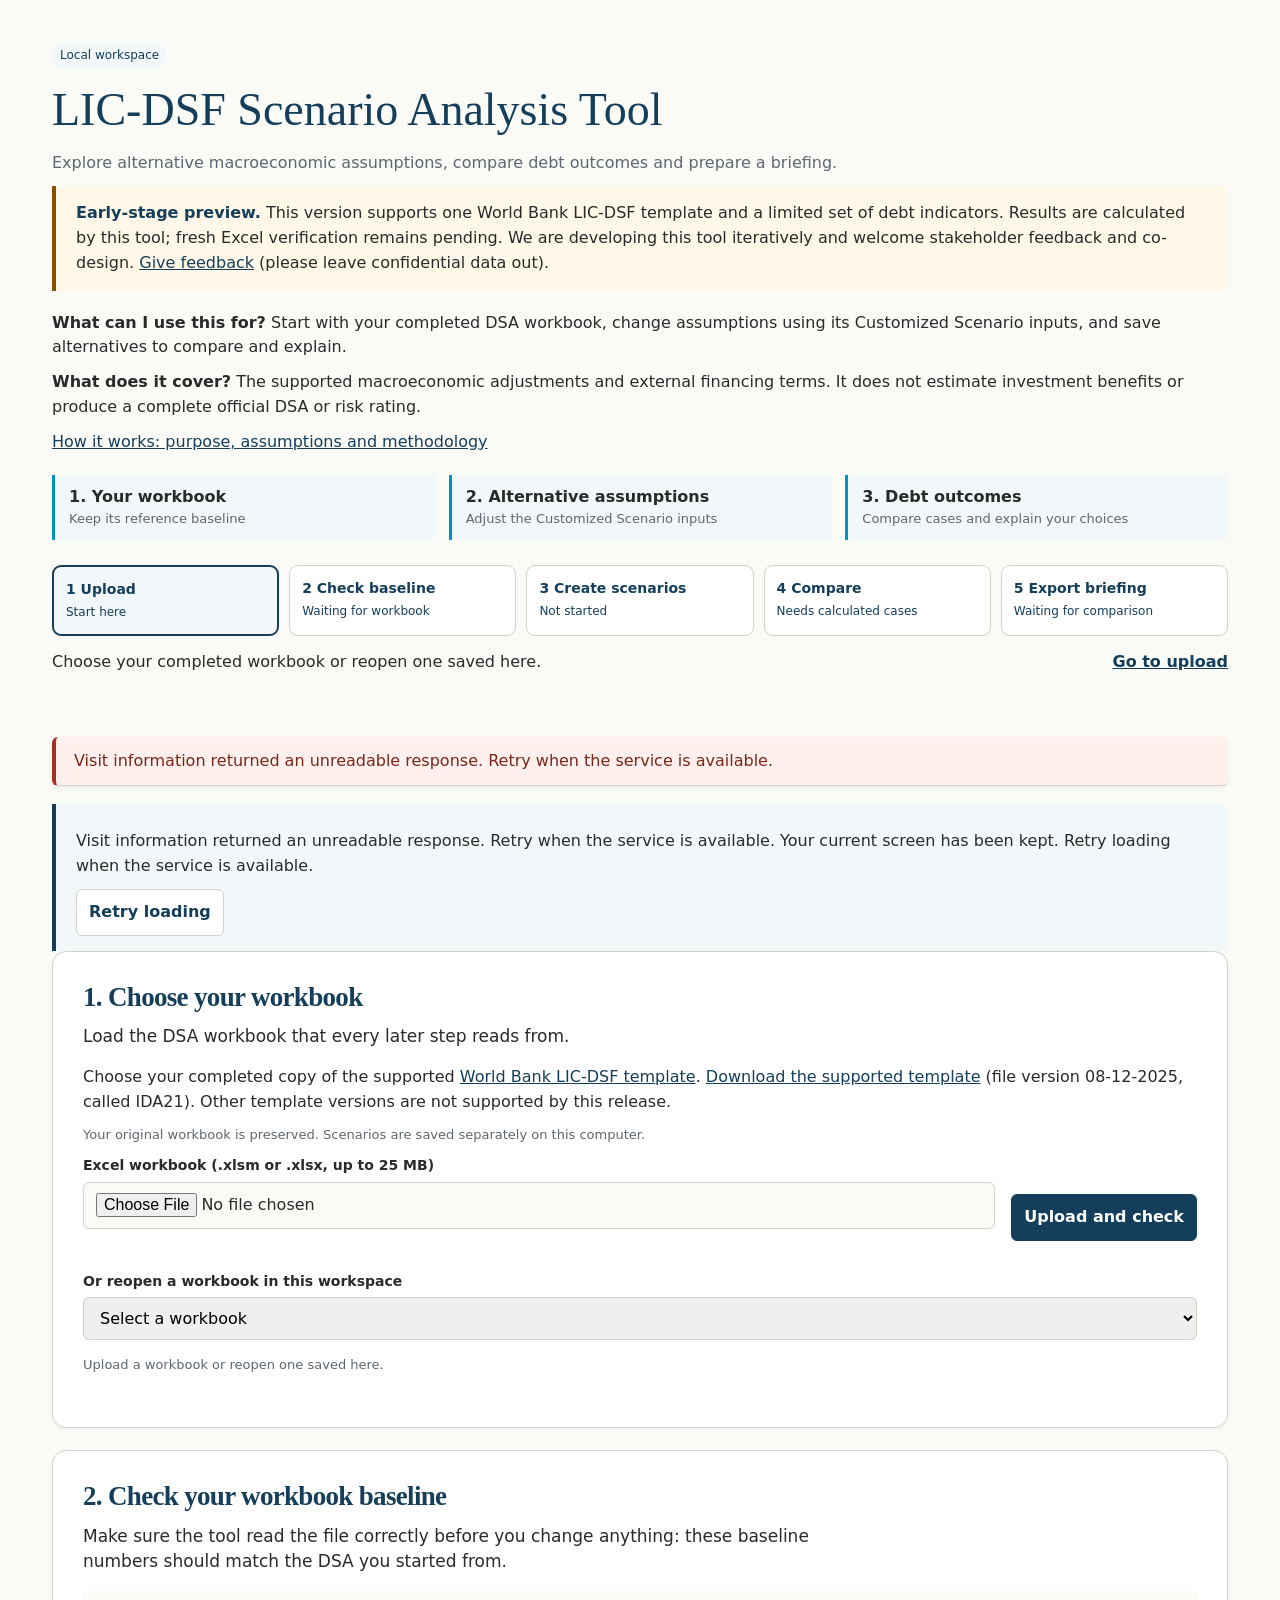
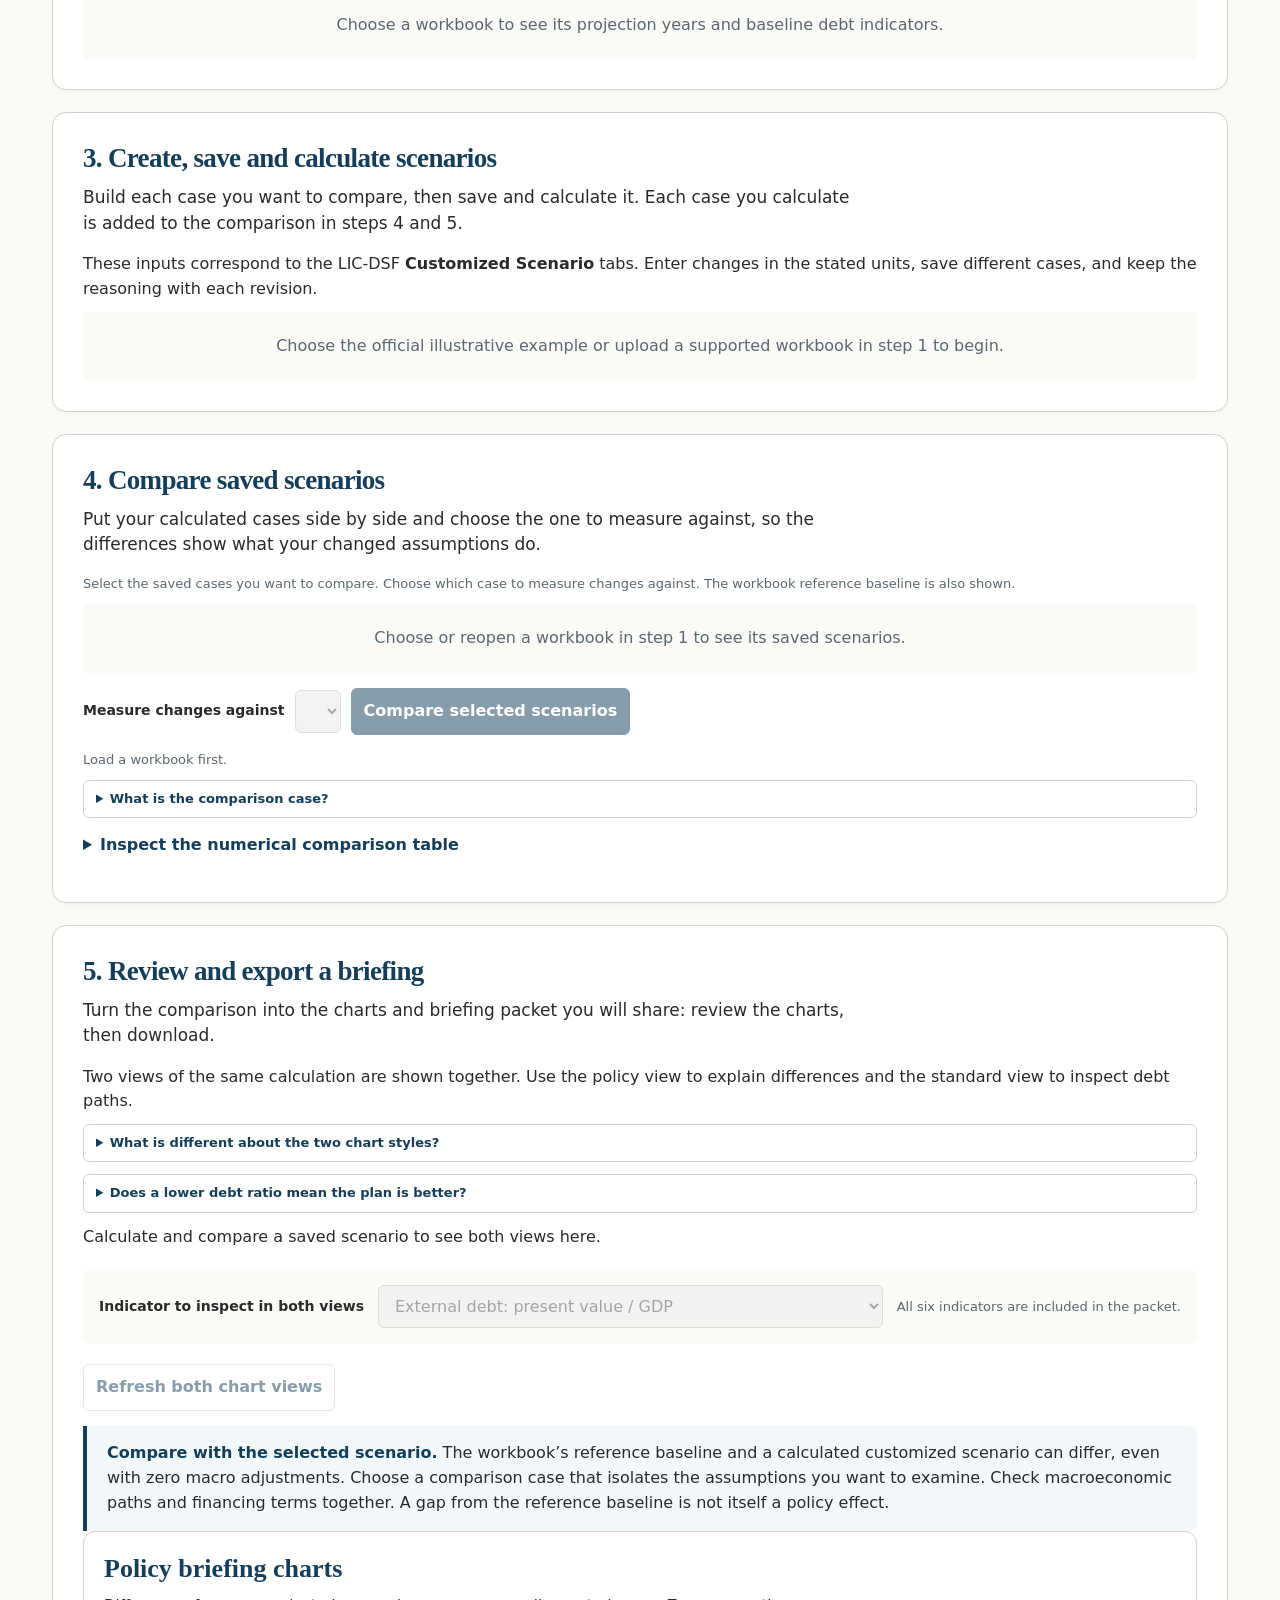
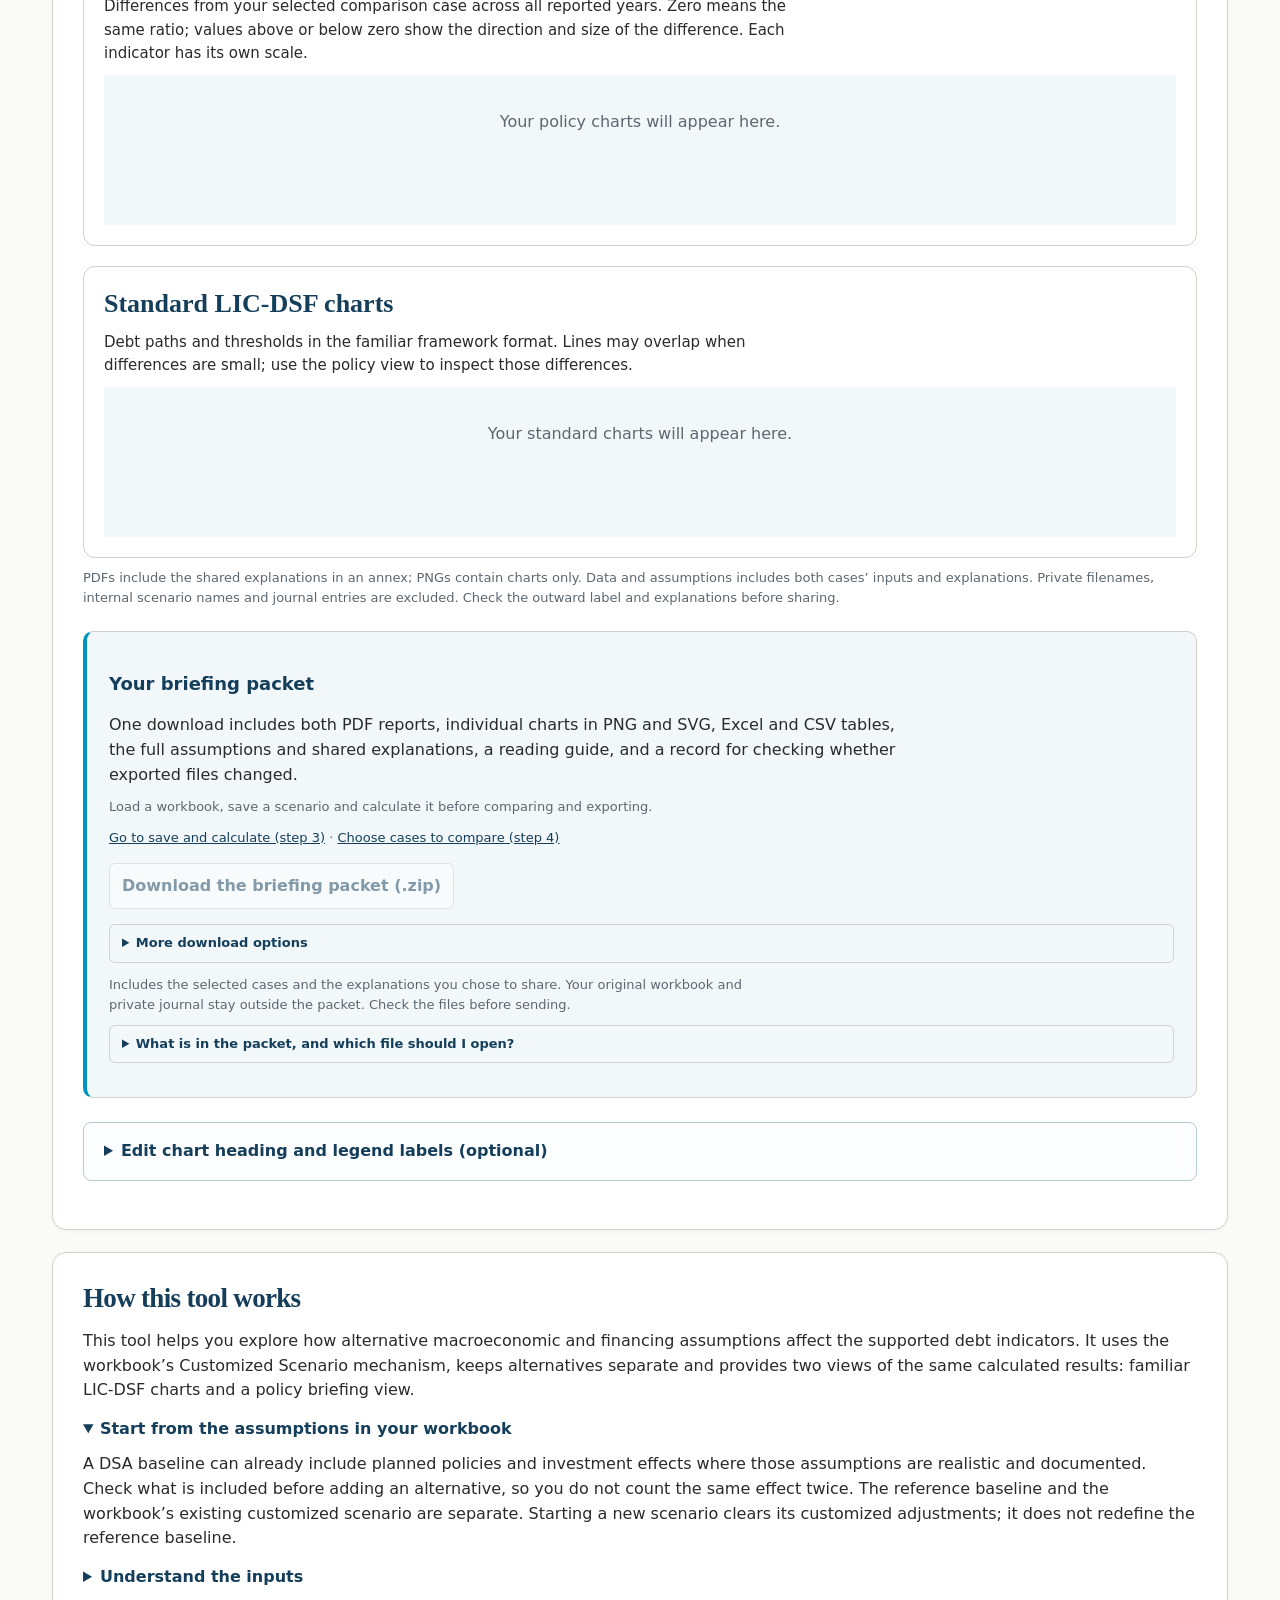
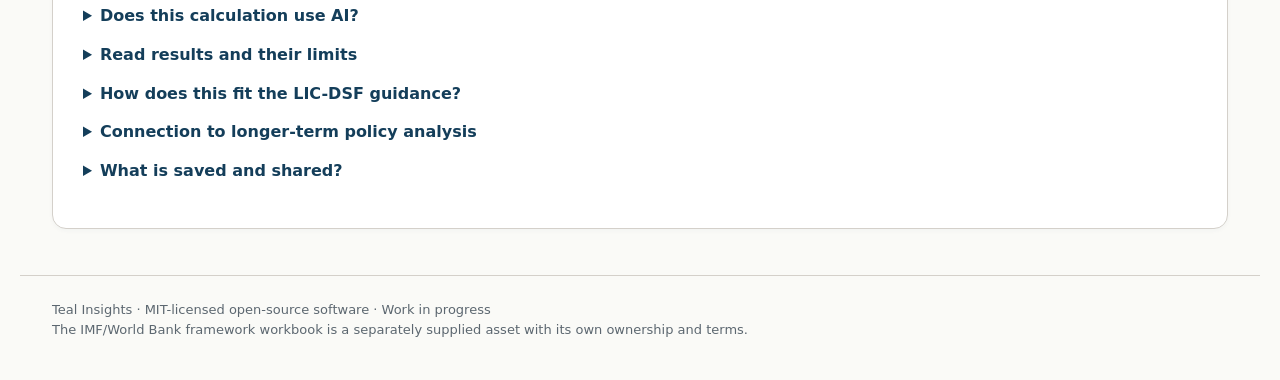
==== src/lic_dsf/web.html @ 06b77c73 "Step 3: teaching cases first; a 'What to look for' line for each case S12: the teaching-case box ope" ====
<!doctype html>
<html lang="en"><head><meta charset="utf-8"><meta name="viewport" content="width=device-width, initial-scale=1">
<title>LIC-DSF Scenario Analysis Tool</title>
<style>
@font-face{font-family:Inter;src:url('/fonts/Inter-Regular.otf') format('opentype');font-weight:400;font-display:swap}
@font-face{font-family:Inter;src:url('/fonts/Inter-SemiBold.otf') format('opentype');font-weight:600 900;font-display:swap}
@font-face{font-family:'IBM Plex Serif';src:url('/fonts/IBMPlexSerif-SemiBold.otf') format('opentype');font-weight:500 900;font-display:swap}

:root{--navy:#143e5a;--cyan:#0094bc;--ink:#2a2a2a;--muted:#5c6770;--line:#d4d0ca;--pale:#f2f8fa;--paper:#fafaf7}*{box-sizing:border-box}body{margin:0;background:var(--paper);color:var(--ink);font:16px/1.55 Inter,system-ui,sans-serif}button,input,select,textarea{font:inherit}button,input,select,textarea{border:1px solid var(--line);border-radius:6px;padding:10px 12px}button{cursor:pointer;background:white;color:var(--navy);font-weight:650}button.primary{background:var(--navy);border-color:var(--navy);color:white}button:hover{filter:brightness(.95)}button:disabled{opacity:.5;cursor:default}:focus-visible{outline:3px solid var(--cyan);outline-offset:3px}a{color:var(--navy)}header,main,footer{max-width:1240px;margin:auto;padding:24px 32px}header{padding-top:42px}h1,h2,h3{color:var(--navy);line-height:1.15}h1{font:500 clamp(30px,4vw,46px)/1.15 "IBM Plex Serif",Georgia,serif;margin:15px 0}h2{font-size:23px;margin:0 0 15px}h3{font-size:18px}p{margin:10px 0}.muted,.small{color:var(--muted)}.small{font-size:13px}.notice{border-left:4px solid var(--navy);background:var(--pale);padding:15px 20px}.notice strong{color:var(--navy)}.warning{background:#fff8e8;border-left-color:#895000}.error{background:#fff0ed;border-left-color:#a23121}.steps{display:flex;gap:8px;flex-wrap:wrap;margin:25px 0 0}.steps a{font-size:14px;text-decoration:none;padding:8px 14px;background:white;border:1px solid var(--line);border-radius:30px}.card{background:white;border:1px solid var(--line);border-radius:10px;padding:25px;margin-bottom:22px}.row{display:flex;align-items:end;flex-wrap:wrap;gap:16px}.row>*{flex:1;min-width:170px}.row>button{flex:0 0 auto}.field{display:flex;flex-direction:column;gap:5px;margin-bottom:12px}label{font-size:14px;font-weight:600}input[type=checkbox]{width:18px;height:18px;vertical-align:middle}input[type=file]{max-width:100%;background:var(--paper)}.badges{display:grid;grid-template-columns:repeat(3,minmax(0,1fr));gap:12px;margin-top:20px}.badge{padding:14px;background:var(--pale);border-radius:6px}.badge span{display:block;font-size:13px;color:var(--muted)}code{font-size:12px;overflow-wrap:anywhere}.scroll{overflow:auto;max-height:580px}table{border-collapse:collapse;width:100%;font-size:13px}th,td{text-align:right;padding:8px 10px;border-bottom:1px solid var(--line);white-space:nowrap}th:first-child,td:first-child{text-align:left}th{color:var(--navy);background:var(--pale);position:sticky;top:0;z-index:1}td input{width:94px;padding:6px}table .rowhead{position:sticky;left:0;background:white;min-width:225px;white-space:normal}th.rowhead{background:var(--pale);z-index:2}.case{display:flex;gap:12px;align-items:center;padding:12px 0;border-bottom:1px solid var(--line)}.case label{flex:1}.case button{padding:6px 12px}.case .meta{display:block;font-size:12px;font-weight:400;color:var(--muted)}#status{position:sticky;top:0;z-index:4;max-width:1176px;margin:0 auto 18px;padding:12px 18px;border-radius:6px;background:var(--pale);border-bottom:1px solid var(--line);box-shadow:0 2px 6px rgba(0,0,0,.06)}#status.error{background:#fff0ed;border-left:4px solid #a23121;color:#782718}#status:empty{display:none}.hidden{display:none!important}.pill{font-size:12px;padding:4px 8px;border-radius:20px;background:var(--pale);color:var(--navy)}.chart{width:100%;display:block;background:white}details{margin:14px 0}summary{cursor:pointer;color:var(--navy);font-weight:600}textarea{min-height:100px;resize:vertical;width:100%}footer{font-size:13px;color:var(--muted);border-top:1px solid var(--line);padding-bottom:40px}.empty{padding:22px;background:var(--paper);color:var(--muted);text-align:center}.toolbar{display:flex;gap:10px;align-items:center;flex-wrap:wrap;margin:15px 0}.toolbar>*{max-width:100%}@media(max-width:700px){header,main,footer{padding:20px 16px}.card{padding:18px}.badges{grid-template-columns:1fr}.steps{gap:5px}.steps a{padding:6px 9px}.row>*{min-width:140px}.scroll{max-height:430px}}
.purpose{margin:20px 0}.illustrative{padding:16px 20px;background:var(--pale);border-left:4px solid var(--cyan);border-radius:6px}.card{scroll-margin-top:110px}.card h2:focus{outline:none}#identity details{font-size:13px}#baselineTable caption{text-align:left;font-weight:650;margin:12px 0}#baselineTable td:first-child{white-space:normal;min-width:210px}#buildOwnTitle{margin:26px 0 4px}
:root{--up:#176248;--up-bg:#e9f5ee;--down:#a33332;--down-bg:#fff0ee;--zero:#59646b;--zero-bg:#f0f2f3}
.steps{display:grid;grid-template-columns:repeat(5,1fr);gap:10px}.steps a{border-radius:9px;display:flex;flex-direction:column;gap:3px;padding:12px;font-weight:650}.steps small{font-size:12px;font-weight:450}.steps a[data-state="done"]{border-color:var(--up);background:var(--up-bg)}.steps a[aria-current="step"]{border:2px solid var(--navy);background:var(--pale)}.workflow-next{display:flex;justify-content:space-between;align-items:center;gap:20px;padding:14px 0}.workflow-next p{margin:0}.workflow-next a{white-space:nowrap;font-weight:650}.mini-flow{display:grid;grid-template-columns:repeat(3,1fr);gap:14px;margin:18px 0}.mini-flow>div{border-left:3px solid var(--cyan);padding:10px 14px;background:var(--pale)}.mini-flow strong,.mini-flow span{display:block}.mini-flow span{font-size:13px;color:var(--muted)}
.help{margin:5px 0 12px;border:1px solid var(--line);border-radius:6px;padding:8px 12px;font-size:14px}.help summary{font-size:13px}.help[open]{background:var(--pale)}.help p{margin:8px 0}.input-workbench{border:1px solid #b6ccd4;border-radius:8px;padding:20px;margin:20px 0}.input-workbench h3{margin:0 0 12px}.input-workbench .input-chooser{max-width:100%;width:100%;min-width:0}.period-row{display:grid;grid-template-columns:1fr 1fr 1.25fr auto;gap:12px;align-items:start}.period-row .field{min-width:0}.period-row button{margin-top:27px;margin-bottom:0}.legend{display:flex;gap:12px;flex-wrap:wrap;font-size:13px;margin:12px 0}.direction{display:inline-block;padding:3px 7px;border-radius:4px;font-size:12px;font-weight:650}.dir-up{color:var(--up);background:var(--up-bg)}.dir-down{color:var(--down);background:var(--down-bg)}.dir-zero{color:var(--zero);background:var(--zero-bg)}.dir-empty{color:#805000;background:#fff3d6}.annual-path{display:grid;grid-template-columns:repeat(7,minmax(0,1fr));gap:8px;margin:12px 0}.year-box{min-width:0;border:1px solid var(--line);border-radius:6px;padding:8px}.year-box label{display:block;font-size:12px}.year-box input{width:100%;min-width:0;padding:6px;background:white;border:1px solid currentColor}.year-box .direction{display:block;padding:2px 0;font-size:12px}.year-box .revision-change{font-size:11px;display:block;color:#734b00}.revision-change:not(:empty){border-bottom:2px solid #b97a00}.grid-cell input{background:white;width:110px}.grid-cell .direction{display:block;margin-top:3px;min-width:110px}.grid-cell[data-edited="true"]{box-shadow:inset 0 -3px #b97a00}.grid-row-summary{font-size:12px;color:var(--muted);display:block}.input-summary{background:var(--pale);padding:14px;border-radius:6px;margin:15px 0}.input-summary ul{padding-left:20px;margin:5px 0}.input-summary button{font-size:13px;padding:4px 8px}.equation{display:flex;align-items:center;gap:14px;flex-wrap:wrap;background:var(--pale);padding:14px;border-radius:6px;margin:12px 0}.equation strong{display:block;font-size:24px;color:var(--navy)}.equation small{display:block}.case .case-state{display:inline-block;font-size:12px;padding:2px 7px;background:var(--pale);border-radius:4px}.chart-pair{display:grid;grid-template-columns:1fr 1fr;gap:20px}.chart-panel{border:1px solid var(--line);border-radius:8px;padding:16px;min-width:0}.chart-panel h3{margin-top:0}.chart-panel .chart{cursor:zoom-in}.chart-panel p{font-size:13px}.chart-pair.expanded{grid-template-columns:1fr}.chart-pair.expanded .chart-panel{max-width:100%}.chart-placeholder{padding:35px 16px;text-align:center;background:var(--pale);color:var(--muted);min-height:150px}.chart-placeholder.hidden{display:none}.comparison-detail{margin-top:15px}.review-state{padding:12px;background:var(--pale);margin:12px 0}.save-bar{border-top:1px solid var(--line);position:sticky;bottom:0;z-index:3;background:white;margin:15px -30px 0;padding:12px 30px;box-shadow:0 -8px 12px -10px #143e5a40}.save-bar.toolbar [data-hint]::after{top:auto;bottom:calc(100% + 6px)}@media(max-width:700px){.save-bar{margin:15px -18px 0;padding:10px 18px}}@media(max-height:520px){.save-bar{position:static;box-shadow:none}}.teach-steps{margin:10px 0;padding-left:22px}.teach-steps li{margin:4px 0}.sr-only{position:absolute;width:1px;height:1px;overflow:hidden;clip-path:inset(50%)}#preparedPacketSave{font-weight:600}[data-hint]{position:relative}[data-hint]:hover::after,[data-hint]:focus-visible::after{content:attr(data-hint);position:absolute;left:0;top:calc(100% + 6px);z-index:30;width:max-content;max-width:min(320px,calc(100vw - 32px));padding:8px 10px;border-radius:6px;background:var(--navy);color:white;font:400 13px/1.4 Inter,system-ui,sans-serif;text-align:left;white-space:normal;pointer-events:none}#loadBuiltinInvestment[data-hint]::after{left:auto;right:0}.case button[data-hint]::after,#downloadScenarioFile[data-hint]::after,#usePreset[data-hint]::after,#applyPeriod[data-hint]::after{left:auto;right:0}.steps a[data-hint]::after{right:0;width:auto}@media(min-width:601px){#nextStepLink[data-hint]::after{left:auto;right:0}}.step-purpose{margin:-4px 0 16px;font-size:17px;line-height:1.5;max-width:72ch}@media(hover:none){[data-hint]::after{display:none!important}}
.label-panel{border:1px solid #b6ccd4;border-radius:8px;padding:16px 20px;margin:0 0 18px;background:#fbfdfe}.label-panel h3{margin:0 0 6px}.label-panel .field{margin-bottom:10px}.counter{font-size:12px;color:var(--muted);text-align:right;display:block;min-height:16px}.counter.at-limit{color:var(--down);font-weight:650}.legend-fields{display:grid;grid-template-columns:repeat(auto-fit,minmax(260px,1fr));gap:8px 18px;margin:6px 0 4px}.legend-fields .field{margin:0}.legend-fields p{grid-column:1/-1}#singleCaseHint{background:#fff8e8;border-left:4px solid #895000;padding:10px 14px;border-radius:6px}#takeaways{margin:12px 0}#takeaways ul{margin:6px 0;padding-left:20px}#takeaways li{margin:3px 0;font-size:14px}
@media(max-width:900px){.steps{grid-template-columns:repeat(3,1fr)}.chart-pair{grid-template-columns:1fr}.period-row{grid-template-columns:1fr 1fr}.annual-path{grid-template-columns:repeat(4,minmax(0,1fr))}}
@media(max-width:600px){.steps{grid-template-columns:1fr 1fr}.mini-flow{grid-template-columns:1fr}.workflow-next{align-items:start;flex-direction:column;gap:8px}.input-workbench{padding:12px}.period-row{grid-template-columns:1fr 1fr}.annual-path{grid-template-columns:repeat(3,minmax(0,1fr))}.grid-cell input{width:90px}.grid-cell .direction{min-width:90px}table .rowhead{min-width:160px;max-width:160px}.chart-panel{padding:10px}}

h2{font-family:'IBM Plex Serif',Georgia,serif;font-weight:600;font-size:27px;letter-spacing:-.025em}h3{font-weight:650;line-height:1.3}.card{padding:30px;border-radius:14px;box-shadow:0 2px 4px #143e5a08}.chart-panel{padding:20px!important;border-radius:12px!important}.chart-panel>h3{font-family:'IBM Plex Serif',Georgia,serif;font-size:26px;margin:0 0 10px}.chart-panel>p{max-width:75ch;font-size:15px}.export-packet{background:var(--pale);border:1px solid var(--line);border-left:4px solid var(--cyan);border-radius:10px;padding:22px;margin:22px 0}.export-packet p{max-width:78ch}.chart-picker{background:var(--paper);padding:16px;border-radius:8px;margin:20px 0;display:flex;gap:14px;align-items:center;flex-wrap:wrap}.chart-picker select{max-width:100%;flex:1}.small{line-height:1.55}.notice{border-radius:0 8px 8px 0}.label-panel{margin-top:24px}.chart-pair.expanded .chart{max-width:1100px;margin:auto}@media(max-width:600px){.card{padding:18px}.chart-panel{padding:8px!important}h2{font-size:24px}}

#comparisonTable{scroll-margin-top:115px;overscroll-behavior:auto;max-height:none}#comparisonTable:focus-visible{outline:3px solid var(--cyan);outline-offset:3px}@media(max-width:1799px){.chart-pair{grid-template-columns:1fr}#expandCharts{display:none}}
@media(min-width:1800px){header,main,footer{max-width:1840px}}
.teaching-next{display:flex;justify-content:space-between;align-items:center;gap:12px 20px;flex-wrap:wrap;margin:18px 0}.teaching-next p{margin:0;font-weight:600;max-width:75ch}.teaching-next p:focus{outline:none}#teachingNext,.chart-panel{scroll-margin-top:110px}.chart-panel>h3:focus{outline:none}.label-panel>summary{font-weight:650}.label-panel[open]>summary{margin-bottom:10px}
</style></head><body>
<header><div class="pill" style="display:inline-block">Local workspace</div><h1 id="title">LIC-DSF Scenario Analysis Tool</h1>
<p class="muted">Explore alternative macroeconomic assumptions, compare debt outcomes and prepare a briefing.</p>
<div class="notice warning"><strong>Early-stage preview.</strong> This version supports one World Bank LIC-DSF template and a limited set of debt indicators. Results are calculated by this tool; fresh Excel verification remains pending. We are developing this tool iteratively and welcome stakeholder feedback and co-design. <a href="mailto:lte@tealinsights.com?subject=LIC-DSF%20Scenario%20Tool%20preview%20feedback">Give feedback</a> (please leave confidential data out).</div><div class="purpose"><p><strong>What can I use this for?</strong> Start with your completed DSA workbook, change assumptions using its Customized Scenario inputs, and save alternatives to compare and explain.</p><p><strong>What does it cover?</strong> The supported macroeconomic adjustments and external financing terms. It does not estimate investment benefits or produce a complete official DSA or risk rating.</p><a href="#methodology">How it works: purpose, assumptions and methodology</a></div>
<p id="editionNote" class="notice hidden"></p>
<div class="mini-flow" aria-label="How assumptions become a briefing"><div><strong>1. Your workbook</strong><span>Keep its reference baseline</span></div><div><strong>2. Alternative assumptions</strong><span>Adjust the Customized Scenario inputs</span></div><div><strong>3. Debt outcomes</strong><span>Compare cases and explain your choices</span></div></div><nav class="steps" aria-label="Analysis steps"><a id="step1" href="#upload" data-hint="Start here: load the workbook that every later step reads from."><span>1 Upload</span><small>Start here</small></a><a id="step2" href="#baseline" data-hint="Check the starting debt ratios the tool read from the file, before you change anything."><span>2 Check baseline</span><small>Waiting for workbook</small></a><a id="step3" href="#scenario" data-hint="Build your alternative cases: change assumptions, save each case, then calculate it."><span>3 Create scenarios</span><small>Not started</small></a><a id="step4" href="#compare" data-hint="Pick calculated cases to compare and the case that differences are measured against."><span>4 Compare</span><small>Needs calculated cases</small></a><a id="step5" href="#briefing" data-hint="Check both chart views, adjust chart labels, then download the briefing packet."><span>5 Export briefing</span><small>Needs comparison</small></a></nav><div class="workflow-next" aria-live="polite"><p id="nextStepText">Start by uploading your workbook or trying the illustrative example.</p><a id="nextStepLink" href="#upload" data-hint="Jumps to the step to do next. The sentence beside this link says what to do there.">Go to upload</a></div></header>
<main><div id="status" role="status" aria-live="polite"></div>
<div id="workspaceRecovery" class="notice hidden" role="status" aria-live="polite"><p id="workspaceRecoveryText"></p><button id="retryWorkspaceLoad" type="button">Retry loading</button><a id="visitRecoveryEntry" class="hidden" href="/">Return to entry</a></div>
<section id="upload" class="card"><h2>1. Choose your workbook</h2><p class="step-purpose">Load the DSA workbook that every later step reads from.</p><p>Choose your completed copy of the supported <a href="https://thedocs.worldbank.org/en/doc/f0ade6bcf85b6f98dbeb2c39a2b7770c-0360012025/new-lic-dsf-template" target="_blank" rel="noopener noreferrer" data-hint="Opens the World Bank page for the LIC-DSF template (IDA21, 08-12-2025) in a new tab.">World Bank LIC-DSF template</a>. <a href="https://thedocs.worldbank.org/en/doc/f0ade6bcf85b6f98dbeb2c39a2b7770c-0360012025/original/LIC-DSF-IDA21-Template-08-12-2025-vf.xlsm">Download the supported template</a> (file version 08-12-2025, called IDA21). Other template versions are not supported by this release.</p><p class="small">Your original workbook is preserved. Scenarios are saved separately on this computer.</p>
<div class="row"><div class="field"><label for="file">Excel workbook (.xlsm or .xlsx, up to 25 MB)</label><input id="file" type="file" accept=".xlsm,.xlsx"></div><button id="uploadButton" class="primary">Upload and check</button></div>
<div class="toolbar"><button id="exampleButton" class="hidden" data-hint="Opens the Macronia example. Next: look over its baseline in step 2, then load a teaching case in step 3.">Try the official illustrative example</button><span id="exampleDisclosure" class="small hidden">Illustrative IMF and World Bank LIC-DSF template data for Macronia, which represents no actual country.</span></div><p id="exampleDownloadHelp" class="small hidden">First use downloads the official example from the World Bank. After loading it, this copy works offline. No workbook is uploaded to us. If the download fails, check your internet connection and try again, or choose a separately downloaded official workbook.</p>
<div class="field"><label for="workbookSelect" data-hint="Switch to a workbook loaded here before. Its saved scenarios come back with it.">Or reopen a workbook in this workspace</label><select id="workbookSelect" aria-describedby="workspaceHint"><option value="">Select a workbook</option></select><p id="workspaceHint" class="small" role="status">Upload a workbook or reopen one saved here.</p></div>
<div id="intakeErrors" class="hidden notice error"></div></section>
<section id="baseline" class="card"><h2 tabindex="-1">2. Check your workbook baseline</h2><p class="step-purpose">Make sure the tool read the file correctly before you change anything: these baseline numbers should match the DSA you started from.</p><div id="baselineEmpty" class="empty">Choose a workbook to see its projection years and baseline debt indicators.</div><div id="baselineContent" class="hidden"><div id="identity"></div><p>The table shows the baseline values from your workbook. Check that its years and values are the ones you intended to use.</p><details class="help"><summary>What do PV, PPG and percentage points mean?</summary><p><strong>PV</strong> means present value: future debt payments expressed in today’s value using the framework discounting assumptions. <strong>PPG</strong> means public and publicly guaranteed debt. <strong>pp</strong> means percentage points: 30.00% to 29.84% is a fall of 0.16 percentage points. The ratio’s denominator is shown beside each indicator.</p></details><div id="baselineTable"></div><details><summary>About this file and the checks</summary><p><strong>File fingerprint:</strong> a unique reference for this exact workbook. The tool uses it to keep scenarios with the correct file. It does not show whether the assumptions or calculations are correct.</p><p><strong>Workbook checks:</strong> the expected sheets, input labels and layout were found. That does not certify every formula change.</p><p><strong>Calculation checks:</strong> when you calculate a scenario, the tool checks selected supplied values against those saved in the workbook. A fresh calculation in Microsoft Excel is a separate check and remains pending.</p></details><div class="review-state"><label data-hint="Optional. Tick when the numbers look right: it marks step 2 done and changes no numbers."><input type="checkbox" id="baselineReviewed"> I have checked the projection years and baseline values</label><p class="small">This records your review for this visit. It is separate from calculation or Excel verification.</p></div><a href="#scenario" data-hint="Moves on to step 3, where you build, save and calculate the cases to compare.">Continue to create a scenario</a></div></section>
<section id="scenario" class="card"><h2>3. Create, save and calculate scenarios</h2><p class="step-purpose">Build each case you want to compare, then save and calculate it. Each case you calculate is added to the comparison in steps 4 and 5.</p><p>These inputs correspond to the LIC-DSF <strong>Customized Scenario</strong> tabs. Enter changes in the stated units, save different cases, and keep the reasoning with each revision.</p><div id="editorEmpty" class="empty">Choose the official illustrative example or upload a supported workbook in step 1 to begin.</div><div id="editor" class="hidden">
<section id="builtinInvestment" class="illustrative hidden" aria-labelledby="builtinInvestmentTitle"><h3 id="builtinInvestmentTitle">Try an illustrative investment</h3><p><strong>A teaching example, not real investment modeling.</strong> Explore upfront costs, assumed later benefits and financing costs with the official illustrative workbook. These assumptions are not forecasts, estimated returns or a promise of large investment returns.</p><ol class="teach-steps" aria-label="Teaching case steps"><li>Choose <strong>1. No investment</strong> below and click <strong>Load illustrative case</strong>.</li><li>Click <strong>Save scenario</strong> (bar at the bottom of step 3).</li><li>Click <strong>Calculate and show results</strong>. The case is added to the comparison and the page moves to the charts in step 5.</li><li>Come back here and repeat 1 to 3 for cases 2 and 3.</li><li>Step 5 then compares both investment cases with No investment. You only need step 4 to change which cases are compared.</li></ol><div class="row"><div class="field"><label for="builtinInvestmentCase" data-hint="Pick a ready-made case. Start with No investment so later cases have a matching comparison.">Prepared teaching case</label><select id="builtinInvestmentCase" aria-describedby="builtinInvestmentDescription builtinInvestmentLook"></select></div><button id="loadBuiltinInvestment" class="primary" data-hint="Loads the case as an unsaved draft. Next: Save scenario, then Calculate, at the bottom of step 3.">Load illustrative case</button></div><p id="builtinInvestmentDescription" aria-live="polite"></p><p id="builtinInvestmentLook"></p><p id="builtinInvestmentStatus" role="status" aria-live="polite"></p><details class="help"><summary data-hint="What each teaching case fills in, and what to review if you change it.">What is included, and can I change it?</summary><p>Each choice supplies all annual inputs, financing terms and explanations directly in the editor. No scenario file is needed. Loading opens a new unsaved draft; it does not overwrite saved cases or calculate results. Review it, then use Save scenario and Calculate and show results below.</p><p>The investment cases use the same costs and financing, with different assumed growth benefits. Their fiscal ratios account for the changed GDP denominator. Changing growth alone will not update those linked fiscal inputs automatically: review the complete paths and shared explanations together.</p><p>These complete cases belong only to this exact official example. They are not transferred to your own workbook. The tool can explore many other macroeconomic and financing scenarios; investment is one teaching use case.</p></details></section>
<h3 id="buildOwnTitle">Build your own scenario</h3><div class="toolbar" role="group" aria-labelledby="buildOwnTitle"><button id="newZero" data-hint="Starts a blank draft with every adjustment at zero. To try the tool quickly, load a teaching case instead.">Start a new scenario</button><button id="newImported" data-hint="Starts a draft from the customized scenario already saved in the workbook, keeping its adjustments.">Use the workbook’s existing customized scenario</button><button id="duplicate" data-hint="Copies the open case into a new draft, so you can vary it and keep the original.">Duplicate this scenario</button><button id="discard" data-hint="Throws away edits made since the last save. Saved cases are not affected.">Discard unsaved edits</button><span id="dirty" class="pill">New draft</span></div>
<details id="scenarioExchange"><summary data-hint="Move one case in or out as a small file, to reuse it later or share it with a colleague.">Share or reuse a scenario file</summary><p>Bring prepared assumptions into an editable draft, or share a saved case with someone using the exact same workbook. Import one case at a time, review it, then save and calculate.</p><div class="row"><div class="field"><label for="scenarioFile" data-hint="Pick a scenario file saved from this tool for this same workbook, then choose Import.">Scenario file (.json)</label><input id="scenarioFile" type="file" accept=".json,application/json" aria-describedby="scenarioFileHelp"></div><button id="importScenarioFile" data-hint="Opens the chosen file as an unsaved draft. Review it, then save and calculate.">Import scenario file</button><button id="downloadScenarioFile" data-hint="Saves the open case as a file you can import again later or send to a colleague.">Download saved scenario file</button></div><p id="scenarioFileHelp" class="small">The file includes numerical inputs, the chart label, shared explanations and the workbook fingerprint. It excludes the workbook, calculated results, internal scenario name and private journal. It can still contain sensitive assumptions or text: review it before sharing. Comparison-data exports are a different format.</p><p id="scenarioExchangeStatus" class="small" role="status" aria-live="polite"></p></details>
<details id="presetOptions" class="illustrative"><summary data-hint="More ready-made what-ifs on growth, borrowing cost and investment, each with a matching control.">Other illustrative exercises for your workbook</summary><p>Explore a question with a matched comparison. These are learning examples, not recommendations or standardized IMF/WB stress tests. Each creates an editable draft; save and calculate the cases you want to compare.</p><div class="row"><div class="field"><label for="illustrativePreset" data-hint="Pick a what-if. Its exact assumptions appear below before you create anything.">Illustrative case</label><select id="illustrativePreset"><option value="">Choose a case</option><optgroup label="1. Growth: what if growth were higher or lower?"><option value="growth_center">Growth: no-change control</option><option value="growth_lower">Growth: −1 percentage point</option><option value="growth_higher">Growth: +1 percentage point</option></optgroup><optgroup label="2. Funding: what if new external borrowing cost more or less?"><option value="funding_center">Funding: starting rate control</option><option value="funding_lower">Funding: starting rate −1 percentage point</option><option value="funding_higher">Funding: starting rate +1 percentage point</option></optgroup><optgroup label="3. Investment: upfront cost and assumed later growth"><option value="investment_cost">Investment: cost-only control</option><option value="investment_benefit">Investment: cost + assumed growth benefit</option></optgroup></select></div><button id="usePreset" data-hint="Opens the chosen what-if as an unsaved draft. Save and calculate it and its control case.">Create unsaved draft</button></div><p id="presetDescription" aria-live="polite">Choose a case to see its exact assumptions before creating it.</p><p class="small">Compare each family against its control. All other macro adjustments are zero. Opposite input changes need not produce equal and opposite debt outcomes. The control is a customized scenario, distinct from the workbook’s reference baseline.</p></details>
<div class="row"><div class="field"><label for="name" data-hint="Your own name for this case in the case list. It does not appear on charts or in exports.">Scenario name in your workspace</label><input id="name" maxlength="160" required placeholder="Name this scenario"></div><div class="field"><label for="shareLabel" data-hint="The short name readers see for this case in chart legends, tables and the briefing packet.">Legend label on charts and exports</label><input id="shareLabel" maxlength="40" value="Scenario" aria-describedby="shareLabelCount"><span id="shareLabelCount" class="counter" aria-live="polite"></span></div></div>
<p><strong>Enter a change, not a new level.</strong> For example, reducing growth from 5% to 4.5% means entering <strong>−0.5 percentage points</strong>. Enter <strong>0</strong> to leave an assumption unchanged. Starting a new scenario sets every adjustment to zero; using the workbook’s existing customized scenario keeps its supplied adjustments.</p><p class="small">Transfers and FDI use the template’s negative-inflow convention. Check each input’s units and sign.</p><div class="input-workbench"><h3>Edit an assumption</h3><a href="#financingSection" class="small" data-hint="Jumps to the interest rate, grace period and maturity for new external borrowing.">Looking for interest, grace or maturity? Edit financing terms below.</a><p class="small">Choose an input, enter a change for a period, or type directly into the year boxes below. The explanation stays with this input.</p><div class="field"><label for="periodInput" data-hint="Pick the macro assumption to adjust. Its year-by-year changes and explanation appear below.">Input to change</label><select id="periodInput" class="input-chooser"></select></div><details class="help" id="inputHelp"><summary data-hint="Units, sign convention and meaning of the selected input. Check them before entering a change.">About this input: units, sign and meaning</summary><div id="inputHelpText"></div></details><div class="period-row"><div class="field"><label for="startYear" data-hint="First projection year that gets this change.">From year</label><select id="startYear"></select></div><div class="field"><label for="endYear" data-hint="Last projection year that gets this change (inclusive).">Through year</label><select id="endYear"></select></div><div class="field"><label for="periodValue" id="periodValueLabel" data-hint="Amount added to the workbook value in the units shown, not a new level. Enter 0 for no change.">Change to apply</label><input id="periodValue" type="number" step="0.1" value="0"><span id="periodSign" class="direction dir-zero">0 No adjustment</span><span id="periodUnits" class="small"></span></div><button id="applyPeriod" data-hint="Writes this change into every year in the range. You can still edit single years below.">Apply to these years</button></div><p id="periodPreview" class="small" aria-live="polite"></p><details class="help"><summary data-hint="Worked example: your entry is added to the workbook value; it does not replace it.">How do changes differ from levels?</summary><p>A growth change is added to the corresponding workbook assumption; it is not the new growth rate. This example is illustrative, not a value read from your workbook.</p><div class="equation"><div><small>Workbook growth</small><strong>5%</strong></div><span>+</span><div><small>Your change</small><strong>−0.5 pp</strong></div><span>=</span><div><small>Scenario growth</small><strong>4.5%</strong></div></div><p>Zero adds no adjustment. Percentage points of GDP apply to a ratio; public-sector assets use the displayed local-currency units.</p></details><div class="legend" aria-label="Input change legend"><span class="direction dir-up">↑ Positive adjustment</span><span class="direction dir-down">↓ Negative adjustment</span><span class="direction dir-zero">0 No adjustment</span><span class="direction dir-empty">? Unfinished</span></div><p class="small">Colors describe the sign of the input, not whether the policy is good or bad. A gold underline marks a value edited since the saved revision (or starting draft).</p><h4 id="pathTitle">Year-by-year changes</h4><div id="annualPath" class="annual-path"></div><div class="field"><label for="driverRationale" id="driverRationaleLabel" data-hint="Optional note on why you chose this change. It goes into the briefing packet for readers.">Why this assumption? (shared)</label><details class="help"><summary data-hint="Tips for a useful explanation, and where readers will see it.">What should I write, and who will see it?</summary><p>Explain what is already included in the baseline, what you changed, and why. Name the source or judgment for the size and timing of the effect, what is uncertain, and what a less favorable case would assume. If a benefit comes from another model, identify that model and how its results map to these inputs. This optional explanation is deliberately shared in PDF and data exports. Your separate private journal is never copied here.</p></details><textarea id="driverRationale" maxlength="1500" aria-describedby="sharedRationaleHelp" placeholder="For example: assume weaker growth for three years because…"></textarea><p id="sharedRationaleHelp" class="small">One explanation for this input’s whole path. Optional, and included in the briefing and data export. Describe the source, judgment and what the change represents relative to the workbook. Keep private notes in the private journal.</p></div></div>
<div id="changeSummary" class="input-summary"></div><details id="allInputs"><summary data-hint="Shows every input for every year in one table, to check or edit many values at once.">Review or edit every year and input</summary><p class="small">Click or type in any number box. Rows show how many years have nonzero adjustments. Gold underlines show edits since the saved revision or starting draft; colors show the adjustment relative to zero.</p><label data-hint="Hide inputs with no change, so the table shows only what this case adjusts."><input type="checkbox" id="changedOnly"> Show only inputs with adjustments, edits or unfinished values</label><div id="grid" class="scroll" tabindex="0" role="region" aria-label="All customized inputs by projection year"></div><p id="gridEmpty" class="small hidden">No changed or unfinished inputs. Uncheck the filter to see every input.</p></details>
<details id="financingSection" open><summary data-hint="Interest rate, grace period and maturity for new external borrowing in this case.">External financing terms</summary><p id="financingSummary" class="small"></p><details class="help"><summary data-hint="What these terms apply to, and why a rate change can have little effect.">What do these financing controls change?</summary><p>These are the terms for the template’s supported new external financing assumption. They do not reset interest on the entire debt stock or change the framework discount rate. The rate is a level in percent; grace and maturity are whole years. A funding-rate change may have little effect if there is no relevant new financing need.</p></details><label data-hint="Tick to set your own terms. Leave unticked to keep the workbook values and formulas."><input id="overrideTerms" type="checkbox"> Set new financing terms for this scenario</label><p class="small">When unchecked, the workbook’s supplied values and formulas are preserved. The framework discount rate is unchanged.</p><div id="terms" class="row"><div class="field"><label for="rate" data-hint="Interest rate on new external borrowing, in percent: enter 4 for 4%.">Interest rate (%)</label><input id="rate" type="number" step="0.1" min="0"><span class="small">For example, enter 4 for 4%. Applies to the supported new external financing assumption, not the entire debt stock.</span></div><div class="field"><label for="grace" data-hint="Years before repayment of principal starts.">Grace period (years)</label><span class="small">Years before principal repayment begins.</span><input id="grace" type="number" step="1" min="0"></div><div class="field"><label for="maturity" data-hint="Total loan length in years. Must be longer than the grace period.">Maturity (years)</label><span class="small">Total loan term; must exceed grace.</span><input id="maturity" type="number" step="1" min="1"></div></div><div class="field"><label for="financingRationale" data-hint="Optional note on where these terms come from. It goes into the briefing packet for readers.">Why these financing terms? (shared)</label><details class="help"><summary data-hint="Prompts for explaining the source, timing and certainty of these terms.">What should I explain about financing?</summary><p>Are these grants or borrowing terms available, under discussion, or purely illustrative? Explain the source, timing and uncertainty. These controls set the supported new external financing terms; they do not establish that an entire financing plan is feasible. When comparing a programme with no programme, explain which terms are held constant and which are intentionally varied.</p></details><textarea id="financingRationale" maxlength="1500"></textarea><p class="small">Included in the briefing and data export. Applies to the financing assumption as a whole.</p></div></details>
<details><summary data-hint="Read all shared notes for this case together, as briefing readers will see them.">Review explanations for sharing</summary><div id="rationaleReview"></div></details><div class="toolbar save-bar"><button id="save" class="primary" aria-describedby="saveHelp" data-hint="Saves this case's inputs. A saved case still needs Calculate before it can be compared.">Save scenario</button><button id="calculate" data-hint="Runs the LIC-DSF calculation for this saved case. Takes a short while; you will be taken to the charts.">Calculate and show results</button><span id="calcState" class="small"></span></div><p id="saveHelp" class="small" role="status">Save scenario creates a separate case. Give it a workspace name and a distinct legend label. After saving, calculate its inputs for comparison and briefing exports.</p>
<details><summary>Private reasoning journal</summary><p class="small">Journal entries are retained locally as revisions. They are excluded from shared exports.</p><textarea id="reasoning" placeholder="Why these assumptions? What should a reviewer understand?"></textarea><button id="saveReasoning">Save journal entry</button><div id="reasoningHistory" class="small"></div></details>
</div></section>
<section id="compare" class="card"><h2>4. Compare saved scenarios</h2><p class="step-purpose">Put your calculated cases side by side and choose the one to measure against, so the differences show what your changed assumptions do.</p><p class="small">Select the saved cases you want to compare. Choose which case to measure changes against. The workbook reference baseline is also shown.</p><div id="caseList" class="empty">Choose or reopen a workbook in step 1 to see its saved scenarios.</div><div class="toolbar"><label for="comparator" data-hint="Pick the case every difference is measured from. Use the matching control, such as No investment.">Measure changes against</label><select id="comparator"></select><button id="compareButton" class="primary" data-hint="Compares the selected calculated cases against the case chosen in 'Measure changes against'.">Compare selected scenarios</button></div><p id="compareHelp" class="small">Save and calculate a scenario first. Its results can then be compared with the workbook reference baseline.</p><details class="help"><summary data-hint="How to pick the case to measure against, and why it can differ from the reference baseline.">What is the comparison case?</summary><p>The selected case is the reference for the difference columns and policy charts. A no-change customized scenario is a useful control. It can differ from the workbook’s reference baseline, which remains separately visible. For illustrative exercises, compare examples within their matched family.</p></details><div id="comparisonEvidence"></div><details class="comparison-detail"><summary data-hint="Every value behind the charts, year by year, with differences from the comparison case.">Inspect the numerical comparison table</summary><p class="small">Scroll inside the table to review more years. The headings stay visible. You can also focus the table and use the arrow keys.</p><div id="comparisonTable" class="scroll" tabindex="0" role="region" aria-label="Numerical comparison table"></div></details></section>
<section id="briefing" class="card"><h2>5. Review and export a briefing</h2><p class="step-purpose">Turn the comparison into the charts and briefing packet you will share: review the charts, then download.</p><div id="teachingNext" class="notice teaching-next hidden" role="region" aria-label="Next step"><p id="teachingNextText" tabindex="-1"></p><button id="teachingNextGo" type="button" class="primary"></button></div><p>Two views of the same calculation are shown together. Use the policy view to explain differences and the standard view to inspect debt paths.</p><details class="help"><summary data-hint="Standard view shows levels against thresholds; policy view shows differences. Same numbers.">What is different about the two chart styles?</summary><p>The standard view uses familiar debt-indicator panels, levels and thresholds. The policy view highlights differences from your selected comparison case. Their numbers, years and assumptions are identical. A smaller or larger indicator alone is not a complete policy judgment.</p></details><details class="help"><summary>Does a lower debt ratio mean the plan is better?</summary><p>A lower ratio under one set of assumptions is a comparison result, not a verdict on the whole plan. Review the other indicators, financing costs and availability, and the size and timing of assumed benefits. This view reports selected years, so it cannot identify the annual peak or first threshold crossing. Compare a smaller or delayed benefit as well as the central case.</p><p><strong>pp</strong> means percentage points: 30.00% to 29.84% is a fall of 0.16 percentage points. <strong>PV</strong> is present value; <strong>PPG</strong> is public and publicly guaranteed debt.</p></details><p id="chartsStatus" role="status">Calculate and compare a saved scenario to see both views here.</p><p id="singleCaseHint" class="small hidden" role="status"></p><div class="chart-picker"><label for="chartMetric" data-hint="Pick which of the six debt indicators both views show. The packet always includes all six.">Indicator to inspect in both views</label><select id="chartMetric"><option value="ext_pv_gdp">External debt: present value / GDP</option><option value="ext_pv_exports">External debt: present value / exports</option><option value="ext_ds_exports">External debt service / exports</option><option value="ext_ds_revenue">External debt service / revenue</option><option value="public_pv_gdp">Public debt: present value / GDP</option><option value="public_pv_revenue">Public debt: present value / revenue</option></select><span class="small">All six indicators are included in the packet.</span></div><div id="takeaways" class="hidden"><details open><summary data-hint="A plain-text summary of each case against the comparison case, for the chosen indicator.">What changes across the reported years?</summary><p id="takeawayContext" class="small"></p><ul id="takeawayList"></ul><details class="help"><summary data-hint="How the ranges above are worked out, and what they cannot tell you.">How are these summaries calculated?</summary><p class="small">Every selected alternative is listed for the indicator chosen above. Each line gives its latest comparable reported observation and its smallest and largest differences across reported years. If differences change sign, the summary says so. Missing observations are identified; these ranges do not establish annual peaks or threshold crossings. Magnitudes of 10²¹ or more use scientific notation. Exactly equal values show 0.00 pp; nonzero differences below 0.005 pp show ≈0.00. The <a href="#comparisonTable" data-hint="Jumps to the full table in step 4, with every value.">numerical comparison table</a> in step 4 has every value.</p></details></details></div><div class="toolbar"><button id="preview" data-hint="Redraws both chart sets for the selected indicator.">Refresh both chart views</button><button id="expandCharts" aria-pressed="true" data-hint="Switches the two chart views between side by side and one above the other.">Show charts side by side</button></div><div class="notice" id="comparisonGuide"><strong>Compare with the selected scenario.</strong> The workbook’s reference baseline and a calculated customized scenario can differ, even with zero macro adjustments. Choose a comparison case that isolates the assumptions you want to examine. Check macroeconomic paths and financing terms together. A gap from the reference baseline is not itself a policy effect.</div><div id="chartPair" class="chart-pair expanded"><article class="chart-panel"><h3>Policy briefing charts</h3><p>Differences from your selected comparison case across all reported years. Zero means the same ratio; values above or below zero show the direction and size of the difference. Each indicator has its own scale.</p><div id="briefingPlaceholder" class="chart-placeholder">Your policy charts will appear here.</div><img id="chartBriefing" class="chart hidden" alt="Policy briefing selected-indicator chart. Text takeaways are listed above the previews; every value is in the numerical comparison table in step 4. Click to open the image at full size."></article><article class="chart-panel"><h3>Standard LIC-DSF charts</h3><p>Debt paths and thresholds in the familiar framework format. Lines may overlap when differences are small; use the policy view to inspect those differences.</p><div id="standardPlaceholder" class="chart-placeholder">Your standard charts will appear here.</div><img id="chart" class="chart hidden" alt="Standard LIC-DSF selected-indicator chart. Text takeaways are listed above the previews; every value is in the numerical comparison table in step 4. Click to open the image at full size."></article></div><p class="small">PDFs include the shared explanations in an annex; PNGs contain charts only. Data and assumptions includes both cases’ inputs and explanations. Private filenames, internal scenario names and journal entries are excluded. Check the outward label and explanations before sharing.</p><div class="export-packet"><h3>Your briefing packet</h3><p>One download includes both PDF reports, individual charts in PNG and SVG, Excel and CSV tables, the full assumptions and shared explanations, a reading guide, and a record for checking whether exported files changed.</p><p id="exportHelp" class="small" role="status">Saving preserves inputs; briefing exports need current calculated cases and a comparison.</p><p class="small"><a href="#scenario" data-hint="Back to step 3 to save or calculate a case.">Go to save and calculate (step 3)</a> · <a href="#compare" data-hint="Back to step 4 to change which cases are compared.">Choose cases to compare (step 4)</a></p><div class="toolbar"><button id="packet" class="primary" data-format="zip" data-hint="One ZIP: both chart sets for all six indicators, Excel and CSV tables, and all assumptions and explanations.">Download the briefing packet (.zip)</button><div id="preparedPacketRecovery" class="hidden"><p><a id="preparedPacketSave" aria-describedby="preparedPacketHelp" data-hint="Use only if no file appeared: saves the same packet again without preparing a new one.">If no file appeared, save the briefing packet here (.zip)</a></p><p id="preparedPacketHelp" class="small">This saves the same packet again without preparing it a second time. It stays available while this saved comparison is unchanged and this page is open. Open the ZIP and review its files before sharing.</p></div></div><details id="moreDownloads" class="help"><summary>More download options</summary><p class="small">The briefing packet already contains all of these files. Download one on its own if that is all you need. Chart images use the indicator selected above the charts.</p><div class="toolbar"><button id="excelTables" data-format="xlsx" data-hint="All comparison tables in one Excel file, to check the numbers or build your own charts.">Download Excel tables</button><button id="json" data-hint="Full-precision calculation and assumptions for technical reuse. Not a scenario file.">Download calculation data and assumptions (JSON)</button></div><div class="toolbar"><button id="pdf" data-format="pdf" data-view="standard" data-hint="Standard-view report as a PDF: framework charts, with the explanations in an annex.">Download standard PDF</button><button id="png" data-format="png" data-view="standard" data-hint="The standard chart shown above as a PNG image, for slides and documents.">Download this standard chart (PNG)</button><button data-format="svg" data-view="standard" data-hint="The standard chart as an SVG: stays sharp at any size and can be edited.">Download this standard chart (SVG)</button></div><div class="toolbar"><button data-format="pdf" data-view="briefing" data-hint="Policy-view report as a PDF: reading guide, difference charts and explanations. Open this first.">Download policy PDF</button><button data-format="png" data-view="briefing" data-hint="The policy chart shown above as a PNG image, for slides and documents.">Download this policy chart (PNG)</button><button data-format="svg" data-view="briefing" data-hint="The policy chart as an SVG: stays sharp at any size and can be edited.">Download this policy chart (SVG)</button></div></details><p class="small">Includes the selected cases and the explanations you chose to share. Your original workbook and private journal stay outside the packet. Check the files before sending.</p><details class="help"><summary data-hint="Which file in the packet to open first, and what each file type is for.">What is in the packet, and which file should I open?</summary><p><strong>Start with the policy PDF</strong> for the reading guide, charts and explanations. Use the standard PDF for familiar framework charts. <strong>Excel or CSV</strong> lets you inspect and reuse the numbers. <strong>PNG</strong> images are convenient for slides and documents; <strong>SVG</strong> figures stay sharp when resized and can be edited in compatible software.</p><p>The <strong>JSON</strong> file keeps the exported calculation and assumptions for technical reuse. The <strong>manifest</strong> is a file checklist with fingerprints to detect later changes; it is not a quality certificate. These files are for sharing results. To reopen a scenario in this app, use <strong>Share or reuse a scenario file</strong> in step 3.</p></details></div><details class="label-panel" id="labelPanel"><summary>Edit chart heading and legend labels (optional)</summary><p class="small">Edit the words shown on both chart views here, then apply. Applying changes the outward text only; saved inputs and calculations are unchanged.</p><div class="field"><label for="chartContextLabel" data-hint="Optional title shown on both chart views and in the packet, such as the question you are testing.">Heading on both chart views (optional)</label><input id="chartContextLabel" maxlength="80" aria-describedby="chartContextHelp chartContextState chartContextCount"><span id="chartContextCount" class="counter" aria-live="polite"></span><p id="chartContextHelp" class="small">Leave blank to show only the workbook identifier. Up to 80 characters; fiscal years such as FY2030/31 are allowed. File paths and links are refused.</p></div><div id="legendLabels" class="legend-fields"></div><p id="legendHelp" class="small">Legend labels name each case on both charts, in the comparison table and in every export. Up to 40 characters each; labels must differ from each other and from “Reference baseline”. Changing a label saves a new revision of that case and keeps its current calculation.</p><div class="toolbar"><button id="saveChartContext" data-hint="Saves the heading and legend labels and redraws both views. The numbers do not change.">Apply to both views</button><button id="discardChartContext" data-hint="Drops label edits you have not applied and restores the saved wording.">Discard edits and keep saved text</button><span id="chartContextState" class="small" role="status"></span></div></details><div id="caseDifferences"></div><div id="briefingRationale"></div></section>
<section id="methodology" class="card"><h2>How this tool works</h2><p>This tool helps you explore how alternative macroeconomic and financing assumptions affect the supported debt indicators. It uses the workbook’s Customized Scenario mechanism, keeps alternatives separate and provides two views of the same calculated results: familiar LIC-DSF charts and a policy briefing view.</p><details open><summary>Start from the assumptions in your workbook</summary><p>A DSA baseline can already include planned policies and investment effects where those assumptions are realistic and documented. Check what is included before adding an alternative, so you do not count the same effect twice. The reference baseline and the workbook’s existing customized scenario are separate. Starting a new scenario clears its customized adjustments; it does not redefine the reference baseline.</p></details><details><summary>Understand the inputs</summary><p>The 13 macroeconomic inputs follow the template’s Customized Scenario tabs. Enter adjustments in the displayed units, for one year or a period. Growth changes are percentage points; fiscal and external-flow ratios use percentage points of GDP; public-sector assets use local currency at the workbook’s scale. Financing controls change the supported interest rate, grace period and maturity. Leaving financing unchanged retains the supplied values and formulas.</p><p>An illustrative investment scenario supplies a spending path and an assumed later growth benefit. The tool calculates the debt implications conditional on those inputs. It does not estimate the benefit from the spending. Review timing, implementation capacity, financing availability and the consistency of linked fiscal and external assumptions. A smaller or delayed benefit is a useful sensitivity case; an assumed benefit is not an estimated return.</p></details><details><summary>Does this calculation use AI?</summary><p>No. This is a local, deterministic calculation tool. Supported formula results are repeatable with unchanged workbook inputs and engine version. Date-dependent formulas introduced into a different workbook can change with the date. It evaluates supported workbook formulas; it does not ask an AI model, randomly sample outcomes or estimate policy benefits. You supply and explain the assumptions. Installation needs the documented dependencies; calculations then run locally.</p></details><details><summary>Read results and their limits</summary><p>This version reports six indicators at selected projection years: the first year and years 3, 6, 11, 16 and 21. It does not yet show every annual observation or the complete official stress-test suite. Do not infer a peak or first threshold crossing between the displayed years. Both chart views retain the same numbers and evidence.</p><p>Workbook formulas are evaluated by this tool’s Python calculation engine. Macros are not run and external links are not refreshed. Agreement with saved workbook values is useful evidence, but it is not a fresh Microsoft Excel comparison or an official institutional judgment.</p></details><details><summary>How does this fit the LIC-DSF guidance?</summary><p>This app explores and explains alternative assumptions. The guidance distinguishes illustrative policy and financing scenarios from customized stress tests used in formal risk analysis. This version does not run the full stress-test suite or assign a risk rating. Its results do not constitute IMF or World Bank endorsement.</p><p>The 2024 references below discuss climate-related analysis. Their requirements to explain assumptions, avoid double counting and test financing realism also inform this general tool; that broader application is our interpretation, not an endorsement. The links below open at the relevant PDF pages. Page numbers shown here are the numbers printed in each document.</p><ul><li><a href="https://www.imf.org/-/media/files/publications/pp/2017/pp122617guidance-note-on-lic-dsf.pdf#page=38" target="_blank" rel="noopener noreferrer">Illustrative financing scenarios</a>: 2018 Guidance Note, printed p. 37, paragraph 74: illustrations of financing needs and risks are distinct from risk-rating exercises.</li><li><a href="https://www.imf.org/-/media/files/publications/pp/2017/pp122617guidance-note-on-lic-dsf.pdf#page=36" target="_blank" rel="noopener noreferrer">Customized risk scenarios</a>: 2018 Guidance Note, printed p. 35, paragraph 73: customized scenarios can also be used in formal risk analysis, a separate use.</li><li><a href="https://www.imf.org/-/media/files/publications/pp/2024/english/ppea2024039.pdf#page=7" target="_blank" rel="noopener noreferrer">Baseline coverage and sources</a>: 2024 Supplement, climate section, printed p. 6, paragraph 4: explain baseline coverage, policy effects, sources and realism adjustments.</li><li><a href="https://www.imf.org/-/media/files/publications/pp/2024/english/ppea2024039.pdf#page=8" target="_blank" rel="noopener noreferrer">Alternative policy assumptions</a>: 2024 Supplement, climate section, printed pp. 7–8, paragraph 5: alternative policy scenarios, externally informed assumptions and realistic financing.</li><li><a href="https://www.imf.org/-/media/files/publications/pp/2024/english/ppea2024039.pdf#page=9" target="_blank" rel="noopener noreferrer">Climate stress testing</a>: 2024 Supplement, climate section, printed p. 8, paragraph 6: natural-disaster and customized stress tests have a separate role.</li></ul></details><details><summary>Connection to longer-term policy analysis</summary><p>The proposed revised LIC-DSF includes a complementary long-term module for exploring policy and financing alternatives with inputs from other models. This application currently supports the existing template’s Customized Scenario mechanism. It is not an implementation of that proposed module or an automated connection to an upstream model.</p><p>Read the <a href="https://www.imf.org/-/media/files/publications/pp/2024/english/ppea2024039.pdf" target="_blank" rel="noopener noreferrer">2024 IMF/WB guidance supplement</a> (paragraphs 4–5) and the <a href="https://documents.worldbank.org/en/publication/documents-reports/documentdetail/099060126174538083" target="_blank" rel="noopener noreferrer">2026 review background note</a> (paragraphs 26–34) for the institutional context.</p></details><details><summary>What is saved and shared?</summary><p>Workbooks and scenario revisions stay in this local workspace. Shared input explanations are saved with each scenario revision and included in PDF/data exports. Missing explanations do not prevent calculation but remain explicitly identified. The private journal is excluded from shared exports. Review outward chart labels, assumptions and explanations before sharing. The software is MIT licensed; the World Bank template has its own ownership and terms.</p></details></section></main><footer>Teal Insights · MIT-licensed open-source software · Work in progress<br>The IMF/World Bank framework workbook is a separately supplied asset with its own ownership and terms.</footer>
<script>
const $=id=>document.getElementById(id);const esc=x=>String(x??'').replace(/[&<>"']/g,c=>({'&':'&amp;','<':'&lt;','>':'&gt;','"':'&quot;',"'":'&#39;'}[c]));
const metricTitles={ext_pv_gdp:'PV of PPG external debt-to-GDP ratio',ext_pv_exports:'PV of PPG external debt-to-exports ratio',ext_ds_exports:'PPG external debt service-to-exports ratio',ext_ds_revenue:'PPG external debt service-to-revenue ratio',public_pv_gdp:'PV of total public debt-to-GDP ratio',public_pv_revenue:'PV of total public debt-to-revenue ratio'};
const metricUnitPhrase={ext_pv_gdp:'of GDP',ext_pv_exports:'of exports',ext_ds_exports:'of exports',ext_ds_revenue:'of revenue',public_pv_gdp:'of GDP',public_pv_revenue:'of revenue'};
let boot,ctx,sha='',active=null,draft=null,dirty=false,selection=new Set(),comparison=null,chartURL=null,journalDirty=false,uiBusy=false,calculating=false,contextDirty=false,contextRecord=null,sourceGeneration=0,comparisonGeneration=0,sharedNotes={};
let baselineAcknowledged=false,currentRun=false,knownRuns=new Map(),editorReference=null,chartURLs={},chartsReady=false,exported=false,chartError=false;
function status(text,error=false){const el=$('status'),cls=error?'error':'';if(el.textContent!==text)el.textContent=text;if(el.className!==cls)el.className=cls;}
async function request(path,data,raw=false){const headers={'X-DSF-Token':boot?.token||''};if(data!==undefined)headers['Content-Type']='application/json';const r=await fetch(path,{method:data===undefined?'GET':'POST',headers,body:data===undefined?undefined:JSON.stringify(data)});if(!r.ok){let x=await r.json();throw Error(x.error||'Operation failed');}return raw?r:await r.json();}
async function attempt(fn){try{await fn();}catch(e){status(e.message,true);if(e.input?.isConnected&&!e.input.disabled)revealInvalidInput(e.input);}finally{updateWorkflow();}}
// Workspace recovery: validate replacement reads before changing the current view.
let pendingWorkspaceRetry=null,deletingVisit=false;
function recoveryError(message,httpStatus=0){const error=Error(message);error.httpStatus=httpStatus;return error;}
async function recoveryJSON(path,options,label){
 const controller=new AbortController(),timer=setTimeout(()=>controller.abort(),30000);
 try{
  let response;
  try{response=await fetch(path,{...options,signal:controller.signal});}
  catch{throw recoveryError(label+' could not be reached. Check your connection and retry.');}
  let data;
  try{data=await response.json();}
  catch{throw recoveryError(label+' returned an unreadable response. Retry when the service is available.',response.status);}
  if(!response.ok||response.status!==200)throw recoveryError(typeof data?.error==='string'?data.error:label+' could not be loaded. Retry when the service is available.',response.status);
  return data;
 }finally{clearTimeout(timer);}
}
function validBoot(value){
 if(!value||typeof value!=='object'||Array.isArray(value)||typeof value.token!=='string'||!value.token||typeof value.title!=='string'||typeof value.note!=='string'||typeof value.example_label!=='string'||['example_available','illustrative_example','example_requires_download'].some(key=>typeof value[key]!=='boolean')||!Array.isArray(value.workbooks)||value.workbooks.some(book=>!book||typeof book.sha!=='string'||!/^[a-f0-9]{64}$/.test(book.sha)||typeof book.label!=='string'))throw recoveryError('Visit information is incomplete. Retry loading it; the current screen has been kept.');
 return value;
}
function validWorkbook(value,expectedSha){
 const fail=()=>{throw recoveryError('Workbook information is incomplete or belongs to another file. The current workspace has been kept; retry loading.');};
 if(!value||typeof value!=='object'||Array.isArray(value))fail();
 const info=value.inspection,years=info?.input_years,specs=info?.input_specs;
 if(info?.workbook_sha256!==expectedSha||info.compatibility?.status!=='supported'||!Array.isArray(years)||years.length!==21||!years.every((year,index)=>Number.isInteger(year)&&year===years[0]+index)||info.first_projection_year!==years[0]||!Array.isArray(specs)||specs.length!==13||specs.some(spec=>!spec||!Number.isInteger(spec.row)||typeof spec.name!=='string'||typeof spec.units!=='string')||new Set(specs.map(spec=>spec.row)).size!==specs.length)fail();
 const keys=specs.map(spec=>String(spec.row)).sort();
 const definition=record=>{
  if(!record||typeof record!=='object'||Array.isArray(record)||Object.keys(record).sort().join(',')!=='delta_paths,terms'||!record.delta_paths||Object.keys(record.delta_paths).sort().join(',')!==keys.join(',')||keys.some(key=>!Array.isArray(record.delta_paths[key])||record.delta_paths[key].length!==years.length||record.delta_paths[key].some(number=>typeof number!=='number'||!Number.isFinite(number))))fail();
  if(record.terms!==null&&(!record.terms||Object.keys(record.terms).sort().join(',')!=='grace_years,maturity_years,rate'||Object.values(record.terms).some(number=>typeof number!=='number'||!Number.isFinite(number))))fail();
 };
 definition(value.zero);definition(value.imported);
 const terms=info.customization?.terms;
 if(!terms||['rate','grace_years','maturity_years'].some(key=>!terms[key]||!['value','formula'].includes(terms[key].mode)||typeof terms[key].value!=='number'||!Number.isFinite(terms[key].value)))fail();
 if(!Array.isArray(value.scenarios)||value.scenarios.some(caseRecord=>!caseRecord||typeof caseRecord.id!=='string'||typeof caseRecord.name!=='string'||typeof caseRecord.share_label!=='string'||!Number.isInteger(caseRecord.revision)||caseRecord.revision<1)||!Array.isArray(value.baseline_preview)||value.baseline_preview.some(point=>!point||typeof point.metric!=='string'||typeof point.units!=='string'||!Number.isInteger(point.year)||!['string','number','boolean'].includes(typeof point.reference_baseline)&&point.reference_baseline!==null||typeof point.reference_baseline==='number'&&!Number.isFinite(point.reference_baseline))||!Array.isArray(value.builtin_investment_cases)||value.builtin_investment_cases.some(item=>!item||typeof item.id!=='string'||typeof item.title!=='string'||typeof item.description!=='string'))fail();
 const nextContext=readContext(value.chart_context,expectedSha);
 // All copies that could refuse are prepared before the current view is replaced.
 const nextDraft=structuredClone(value.zero),nextEditor=structuredClone(nextDraft);
 return {loaded:value,nextContext,nextDraft,nextEditor};
}
function clearWorkspaceRecovery(){pendingWorkspaceRetry=null;$('workspaceRecovery').classList.add('hidden');}
function showWorkspaceRecovery(error,workbookSha=null){
 pendingWorkspaceRetry={sha:workbookSha};
 const unavailable=!!document.getElementById('deleteVisit')&&error.httpStatus===401;
 $('workspaceRecoveryText').textContent=unavailable?'This visit is unavailable or has expired. Its server work cannot be recovered here. Files already downloaded remain on your device. Return to entry to start a visit.':error.message+' Your current screen has been kept. Retry loading when the service is available.';
 $('retryWorkspaceLoad').classList.toggle('hidden',unavailable);
 $('visitRecoveryEntry').classList.toggle('hidden',!unavailable);
 $('workspaceRecovery').classList.remove('hidden');
}
async function retryWorkspaceLoad(){
 const retry=pendingWorkspaceRetry;
 if(!retry)return;
 if(uiBusy||calculating)throw Error('Wait for the current operation before retrying.');
 if(retry.sha&&!canSwitch(true))return;
 try{await refreshBoot();}catch(error){showWorkspaceRecovery(error,retry.sha);throw error;}
 if(retry.sha){if(!await loadWorkbook(retry.sha))return;status('Workbook loaded. Saved scenarios are available.');}
 else status('Visit information loaded. Your current workspace is unchanged.');
}
async function deleteHostedVisit(){
 if(deletingVisit)return;
 if(!boot?.token){const error=recoveryError('Visit information is not ready. Retry loading before deleting.');showWorkspaceRecovery(error);status(error.message,true);return;}
 if(!confirm('Delete this visit and its saved scenarios? Downloaded files remain on your device.'))return;
 deletingVisit=true;let deleted=false;const button=$('deleteVisit');button.disabled=true;
 status('Deleting this visit…');
 try{
  const result=await recoveryJSON('/api/delete',{method:'POST',headers:{'Content-Type':'application/json','X-DSF-Token':boot.token},body:'{}'},'Delete visit');
  if(!result||typeof result!=='object'||Array.isArray(result)||Object.keys(result).join(',')!=='deleted'||result.deleted!==true)throw recoveryError('The service did not confirm deletion.');
  deleted=true;location.href='/?deleted=1';
 }catch(error){
  if(error.httpStatus===401){showWorkspaceRecovery(error);status('This visit is already unavailable or has expired. Deletion was not confirmed. Files already downloaded remain on your device.',true);}
  else status('Deletion was not confirmed. '+error.message+' The server may already have deleted this visit. Retry Delete this visit to check; files already downloaded remain on your device.',true);
 }finally{if(!deleted){deletingVisit=false;button.disabled=false;}}
}
// End workspace recovery helpers.

function freezeControls(){document.querySelectorAll('button,input,select,textarea').forEach(c=>c.disabled=true);}
async function withBusy(fn){if(uiBusy)throw Error('Wait for the current workspace update.');uiBusy=true;freezeControls();try{return await fn();}finally{uiBusy=false;document.querySelectorAll('button,input,select,textarea').forEach(c=>c.disabled=false);if(ctx){$('calculate').disabled=!active||dirty||calculating;$('workbookSelect').disabled=dirty||contextDirty;for(const id of ['rate','grace','maturity'])$(id).disabled=!$('overrideTerms').checked;}updateWorkflow();}}
const act=fn=>attempt(()=>withBusy(fn));
function clearComparison(){clearPreparedPacket();comparisonGeneration++;comparison=null;chartsReady=false;exported=false;chartError=false;clearCharts();if($('singleCaseHint'))$('singleCaseHint').classList.add('hidden');if($('takeaways'))$('takeaways').classList.add('hidden');$('comparisonTable').innerHTML='';$('comparisonEvidence').innerHTML='';$('briefingRationale').innerHTML='';$('caseDifferences').innerHTML='';if($('chartsStatus'))$('chartsStatus').textContent='Calculate and compare a saved scenario to see both views here.';updateWorkflow();}
function sourceCurrent(target){return target.sha===sha&&target.generation===sourceGeneration;}
function readContext(record,expectedSha){if(!record||Object.keys(record).sort().join(',')!=='label,revision,workbook_sha256'||record.workbook_sha256!==expectedSha||!/^[a-f0-9]{64}$/.test(expectedSha)||!Number.isInteger(record.revision)||record.revision<0||(record.label!==null&&typeof record.label!=='string')||(record.revision===0&&record.label!==null))throw Error('The chart context is unavailable. Reopen this workbook.');return structuredClone(record);}
function renderContext(){if(!contextRecord)return;$('chartContextLabel').value=contextRecord.label??'';renderLegendFields();updateCounters();$('chartContextState').textContent=contextDirty?'Chart text not applied. Apply it to both views or keep the saved text before comparing or downloading.':contextRecord.label?'Saved heading and legend labels.':'No heading saved; charts show the workbook identifier. Saved legend labels apply.';$('workbookSelect').disabled=dirty||contextDirty;}
function selectedCases(){return ctx?ctx.scenarios.filter(s=>selection.has(s.id)):[];}
function renderLegendFields(){if(!$('legendLabels'))return;const drafts={};if(contextDirty)for(const input of $('legendLabels').querySelectorAll('input[data-legend]'))drafts[input.dataset.legend]=input.value;const cases=selectedCases();$('legendLabels').innerHTML=cases.length?cases.map(s=>`<div class="field"><label for="legend-${s.id}" data-hint="How this case is named in chart legends, tables and exports. Keep it short and distinct.">Legend label for “${esc(s.name)}”</label><input id="legend-${s.id}" data-legend="${s.id}" maxlength="40" value="${esc(Object.hasOwn(drafts,s.id)?drafts[s.id]:s.share_label)}" aria-describedby="legend-count-${s.id} legendHelp"><span id="legend-count-${s.id}" class="counter" aria-live="polite"></span></div>`).join(''):'<p class="small">Select calculated cases in step 4 to edit their legend labels here.</p>';updateCounters();}
function textLength(value){return Array.from(String(value??'').normalize('NFC').trim()).length;}
function updateCounters(){const fields=[['chartContextLabel','chartContextCount',80],['shareLabel','shareLabelCount',40]];for(const [id,counter,max] of fields){const input=$(id),label=$(counter);if(!input||!label)continue;const n=textLength(input.value);label.textContent=n+'/'+max+(n>=max?' (limit)':'');label.classList.toggle('at-limit',n>=max);}if($('legendLabels'))for(const input of $('legendLabels').querySelectorAll('input[data-legend]')){const label=$('legend-count-'+input.dataset.legend);if(!label)continue;const n=textLength(input.value);label.textContent=n+'/40'+(n>=40?' (limit)':'');label.classList.toggle('at-limit',n>=40);}}
function checkShareLabel(value,input,others){const label=String(value??'').normalize('NFC').trim();if(!label)invalidInput(input,'Enter a legend label of 1 to 40 characters for this case.');if(textLength(label)>40)invalidInput(input,'Use a legend label of no more than 40 characters.');if(/[\x00-\x1f/\\]|https?:|file:|[A-Za-z]:/.test(label))invalidInput(input,'Legend labels cannot contain paths, links or control characters.');if(label.toLowerCase()==='reference baseline')invalidInput(input,'“Reference baseline” names the workbook baseline on every chart. Choose a different legend label.');const clash=others.find(o=>o.label.normalize('NFC').trim().toLowerCase()===label.toLowerCase());if(clash)invalidInput(input,`Another case already uses the legend label “${clash.label}”. Choose a distinct label so both can appear on one chart.`);return label;}
function legendRenames(){const proposed=new Map();for(const input of $('legendLabels').querySelectorAll('input[data-legend]')){const scenario=ctx.scenarios.find(s=>s.id===input.dataset.legend);if(!scenario)continue;proposed.set(scenario.id,{scenario,input,label:checkShareLabel(input.value,input,[])});}const finalLabels=ctx.scenarios.map(s=>({id:s.id,label:proposed.has(s.id)?proposed.get(s.id).label:s.share_label}));const changed=[...proposed.values()].filter(p=>p.label!==p.scenario.share_label);for(const entry of changed){const key=entry.label.normalize('NFC').trim().toLowerCase(),clash=finalLabels.find(o=>o.id!==entry.scenario.id&&String(o.label||'').normalize('NFC').trim().toLowerCase()===key);if(clash)invalidInput(entry.input,`Another case already uses the legend label “${clash.label}”. Choose a distinct label so both can appear on one chart.`);}return changed.map(p=>({scenario:p.scenario,label:p.label}));}
async function reloadCases(target,loaded=null){if(!loaded){loaded=await request('/api/workbook?sha='+target.sha);if(!sourceCurrent(target))return false;}ctx.scenarios=loaded.scenarios;ctx.chart_context=loaded.chart_context;if(active&&!dirty){if(ctx.scenarios.some(s=>s.id===active.id)){if(!await openCase(active.id))return false;}else{active=null;currentRun=false;draft=structuredClone(ctx.zero);editorReference=structuredClone(draft);sharedNotes={};$('name').value='';$('shareLabel').value='Scenario';$('reasoningHistory').innerHTML='';$('calcState').textContent='';renderEditor();status('The open case is no longer in this workspace. A new zero-adjustment draft is loaded.',true);}}await refreshRunStates(target);return true;}
function markContextDirty(){clearPreparedPacket();contextDirty=true;status('Chart text not applied. Apply it to both views or keep the saved text before downloading.');comparisonGeneration++;comparison=null;chartsReady=false;exported=false;$('chartContextState').textContent='Chart text not applied. Downloads are paused until you apply it or keep the saved text.';$('chartsStatus').textContent=Object.keys(chartURLs).length?'The previews below still show the saved text. Apply your edit to refresh both views.':'Apply the chart text, then compare calculated scenarios to see both views.';$('singleCaseHint').classList.add('hidden');updateCounters();updateWorkflow();}
async function contextConflict(error){if(error.message!=='The chart context changed. Reload it before saving or exporting.')return false;clearComparison();if(contextDirty){status('The chart heading was changed in another tab. Choose Keep saved text to load it (your unapplied edits here will be replaced), or copy them first.',true);return true;}const target={sha,generation:sourceGeneration};let loaded;try{loaded=await request('/api/workbook?sha='+sha);}catch{status('The chart heading was changed in another tab. Reopen this workbook to load it.',true);return true;}if(!sourceCurrent(target))return true;contextRecord=readContext(loaded.chart_context,target.sha);ctx.chart_context=structuredClone(contextRecord);if(!await reloadCases(target,loaded))return true;renderContext();if(!dirty&&selection.size&&[...selection].every(id=>knownRuns.get(id)?.current)&&selection.has($('comparator').value)){await compare();status('The chart heading was changed in another tab. The latest saved text is now loaded and both views were refreshed. Download again.');}else status('The chart heading was changed in another tab. The latest saved text is now loaded; compare again to refresh both views.');return true;}
function markDirty(){dirty=true;const hadPreview=!!comparison||chartsReady;clearComparison();if(hadPreview)status('Draft changed, so the charts were cleared. To see them again, click Save scenario, then Calculate and show results (bottom of step 3). To undo the change, click Discard unsaved edits (top of step 3).');$('dirty').textContent=(active?'Editing '+active.name+' · revision '+active.revision:'New scenario draft')+' · Unsaved changes';$('calculate').disabled=true;$('workbookSelect').disabled=true;$('calcState').textContent='Inputs or shared explanations changed. Click Save scenario, then Calculate and show results.';currentRun=false;updateWorkflow();}
function canSwitch(sourceChange=false){if(journalDirty){status('Your journal entry is not saved yet. Click Save journal entry (end of step 3) or Discard unsaved edits (top of step 3). Then try again.',true);return false;}if(dirty){status('This draft is not saved yet. Click Save scenario (bottom of step 3) to keep it, or Discard unsaved edits (top of step 3) to drop it. Then try again.',true);return false;}if(sourceChange&&contextDirty){status('Your chart text in step 5 is not applied yet. Click Apply to both views or Discard edits and keep saved text (step 5). Then try again.',true);return false;}return true;}
const ILLUSTRATIVE_PRESETS={
 growth_center:{family:'growth',change:0,label:'Illustrative growth control'},
 growth_lower:{family:'growth',change:-1,label:'Illustrative lower growth'},
 growth_higher:{family:'growth',change:1,label:'Illustrative higher growth'},
 funding_center:{family:'funding',change:0,label:'Illustrative funding control'},
 funding_lower:{family:'funding',change:-1,label:'Illustrative cheaper funding'},
 funding_higher:{family:'funding',change:1,label:'Illustrative costlier funding'},
 investment_cost:{family:'investment',change:0,label:'Illustrative investment cost only'},
 investment_benefit:{family:'investment',change:0.25,label:'Illustrative investment and growth'}
};
function illustrativeDraft(choice,inspection){
 if(!Object.hasOwn(ILLUSTRATIVE_PRESETS,choice))throw Error('Select an illustrative starting point first.');
 const preset=ILLUSTRATIVE_PRESETS[choice],years=inspection.input_years,rows=inspection.input_specs.map(s=>String(s.row)),expected=['11','13','15','17','20','22','24','28','30','32','34','36','38'];
 if(years.length!==21||!years.every((y,i)=>Number.isInteger(y)&&(!i||y===years[i-1]+1))||rows.length!==13||expected.some(row=>!rows.includes(row)))throw Error('The starting point requires the supported 13-input, 21-year workbook.');
 const definition={delta_paths:Object.fromEntries(expected.map(row=>[row,Array(years.length).fill(0)])),terms:null};
 let description,notes={};
 if(preset.family==='growth'){
  definition.delta_paths['20'].fill(preset.change,0,3);
  description=preset.change?`Growth adjustment: ${preset.change>0?'+':''}${preset.change} percentage points in ${years[0]}–${years[2]}; zero afterwards. All other adjustments are zero and financing is inherited. Compare with the growth no-change control.`:`No growth adjustment in any year (matched control). All other adjustments are zero and financing is inherited. Compare the growth cases against this control.`;
  notes={'20':'Illustrative exercise. '+description};
 }else if(preset.family==='investment'){
  definition.delta_paths['13'].fill(1,0,3);
  definition.delta_paths['20'].fill(preset.change,3,8);
  const cost=`Primary expenditure: +1 percentage point of GDP in ${years[0]}–${years[2]} as the upfront cost.`,benefit=preset.change?`Assumed growth adjustment: +${preset.change} percentage points in ${years[3]}–${years[7]}. The growth benefit is an assumption, not an estimated return on investment.`:'No growth adjustment (cost-only control).';
  description=`${cost} ${benefit} All other adjustments are zero and financing is inherited. Compare the benefit case with the cost-only control.`;
  notes={'13':'Illustrative exercise. '+cost+' All other adjustments are zero and financing is inherited.','20':'Illustrative exercise. '+benefit};
 }else{
  const supplied=inspection.customization.terms;
  const rate=supplied.rate.value,grace=supplied.grace_years.value,maturity=supplied.maturity_years.value;
  if(![rate,grace,maturity].every(v=>typeof v==='number'&&Number.isFinite(v))||rate<0||grace<0||!Number.isInteger(grace)||!Number.isInteger(maturity)||maturity<=grace)throw Error('This funding illustration needs finite supplied terms with whole-year grace and maturity. Enter a custom scenario instead.');
  const changed=rate+preset.change/100;
  if(changed<0)throw Error('A one-percentage-point reduction would produce a negative rate, which this tool does not support. The rate has not been changed or clamped.');
  definition.terms={rate:changed,grace_years:grace,maturity_years:maturity};
  description=`New external financing rate: ${(rate*100).toFixed(4)}% → ${(changed*100).toFixed(4)}% (${preset.change>0?'+':''}${preset.change} percentage points). Grace ${grace} years; maturity ${maturity} years. All three funding cases fix the same supplied terms except for this rate and use zero macro adjustments. The rate applies to supported new external financing, not the existing debt stock. Without relevant new financing needs, the comparison may show little or no effect. Compare with the starting-rate control.`;
  notes={financing:'Illustrative exercise. '+description};
 }
 return {definition,name:`${preset.label} (${years[0]}–${years.at(-1)})`,shareLabel:preset.label,years:[...years],description,notes};
}
function describePreset(){
 const choice=$('illustrativePreset').value;
 if(!ctx||!choice){$('presetDescription').textContent='Choose a case to see its exact assumptions before creating it.';return;}
 try{$('presetDescription').textContent=illustrativeDraft(choice,ctx.inspection).description;}catch(error){$('presetDescription').textContent=error.message;}
}
$('illustrativePreset').onchange=describePreset;
async function refreshBoot(){
 let next;
 try{next=validBoot(await recoveryJSON('/api/boot',{method:'GET'},'Visit information'));}
 catch(error){showWorkspaceRecovery(error);throw error;}
 const workbookOptions='<option value="">Select a workbook</option>'+next.workbooks.map(b=>`<option value="${b.sha}">${esc(b.label)} · ${b.sha.slice(0,8)}</option>`).join('');
 boot=next;
 $('title').textContent=boot.title;document.title=boot.title;$('editionNote').textContent=boot.note;$('editionNote').classList.toggle('hidden',!boot.note);$('exampleButton').classList.toggle('hidden',!boot.example_available);$('exampleButton').textContent=boot.illustrative_example?'Try the official illustrative example':'Load '+boot.example_label;$('exampleDisclosure').classList.toggle('hidden',!boot.illustrative_example);$('exampleDownloadHelp').classList.toggle('hidden',!boot.illustrative_example);$('exampleButton').textContent=boot.illustrative_example?(boot.example_requires_download?'Download and try the official example':'Try the official illustrative example'):'Load '+boot.example_label;$('workbookSelect').innerHTML=workbookOptions;$('workbookSelect').value=sha;renderWorkspaceHint();
 clearWorkspaceRecovery();
}
function renderWorkspaceHint(){const count=boot?.workbooks?.length||0;$('workspaceHint').textContent=count?`${count} saved workbook${count===1?'':'s'} in this workspace. Reopen one above to see its saved scenarios; you do not need to upload it again.`:'No saved workbooks yet. Try the official illustrative example or upload your completed workbook to get started.';}
async function accepted(x){
 if(!x.accepted){$('intakeErrors').classList.remove('hidden');$('intakeErrors').textContent='Workbook needs review: '+x.inspection.compatibility.errors.join('; ');status('This workbook was not registered. The previous workspace remains available.',true);return;}
 const nextSha=x.inspection?.workbook_sha256;
 if(typeof nextSha!=='string'||!/^[a-f0-9]{64}$/.test(nextSha))throw recoveryError('The registered workbook could not be identified. The previous workspace has been kept.');
 try{await refreshBoot();}catch(error){showWorkspaceRecovery(error,nextSha);throw error;}
 if(!await loadWorkbook(nextSha))return;
 $('intakeErrors').classList.add('hidden');
 status('Workbook loaded. Check its baseline, then create a scenario.');
 const heading=$('baseline').querySelector('h2');heading.focus({preventScroll:true});$('baseline').scrollIntoView({block:'start'});
}
async function loadWorkbook(value){
 if(typeof value!=='string'||!/^[a-f0-9]{64}$/.test(value))throw recoveryError('Select a valid saved workbook.');
 if(!canSwitch(true))return false;
 // Invalidate older callbacks immediately; a failed read never restores this generation.
 const requestGeneration=++sourceGeneration;
 let prepared;
 try{
  const loaded=await recoveryJSON('/api/workbook?sha='+encodeURIComponent(value),{method:'GET',headers:{'X-DSF-Token':boot?.token||''}},'Workbook');
  prepared=validWorkbook(loaded,value);
 }catch(error){
  if(requestGeneration!==sourceGeneration)return false;
  $('workbookSelect').value=sha;showWorkspaceRecovery(error,value);throw error;
 }
 if(requestGeneration!==sourceGeneration)return false;
 // A draft can change while a request is pending; never silently discard it.
 if(!canSwitch(true)){$('workbookSelect').value=sha;return false;}
 const target={sha:value,generation:requestGeneration};
 sha=value;ctx=prepared.loaded;contextRecord=prepared.nextContext;
 active=null;draft=prepared.nextDraft;editorReference=prepared.nextEditor;
 baselineAcknowledged=false;$('baselineReviewed').checked=false;
 knownRuns.clear();currentRun=false;contextDirty=false;selection.clear();
 clearComparison();renderBuiltinInvestment();sharedNotes={};dirty=false;journalDirty=false;
 $('chartContextLabel').value='';$('chartContextState').textContent='';
 $('workbookSelect').value=sha;
 $('reasoning').value='';$('reasoningHistory').innerHTML='';$('calcState').textContent='';$('comparisonEvidence').innerHTML='';$('baselineEmpty').classList.add('hidden');$('baselineContent').classList.remove('hidden');$('editorEmpty').classList.add('hidden');$('editor').classList.remove('hidden');$('identity').innerHTML=`<p><strong>Projection years: ${ctx.inspection.input_years[0]}–${ctx.inspection.input_years.at(-1)}</strong></p><details><summary>How do I know this is the same workbook?</summary><p>A file fingerprint lets you and a colleague check whether you are using the same exact workbook. The tool uses it to keep scenarios with the right source file.</p><p>Renaming a file leaves the fingerprint unchanged; editing or resaving it can change it. It does not show whether the assumptions or calculations are correct.</p><p class="small">Full file fingerprint (SHA-256):</p><code>${esc(sha)}</code></details>`;$('periodInput').innerHTML=ctx.inspection.input_specs.map(s=>`<option value="${s.row}">${esc(s.name)} (${esc(s.units)})</option>`).join('');updatePeriodUnits();for(const id of ['startYear','endYear'])$(id).innerHTML=ctx.inspection.input_years.map(y=>`<option>${y}</option>`).join('');$('endYear').value=ctx.inspection.input_years[Math.min(2,ctx.inspection.input_years.length-1)];$('name').value='';$('shareLabel').value='Scenario';$('illustrativePreset').value='';renderEditor();renderCases();showBaseline({points:ctx.baseline_preview},true);$('comparisonTable').innerHTML='';$('chart').classList.add('hidden');renderContext();await refreshRunStates(target);
 // A newer read can fail while saved runs are pending; keep its recovery state.
 if(!sourceCurrent(target))return false;
 updateWorkflow();
 clearWorkspaceRecovery();
 return true;
}
function renderEditor(){$('builtinInvestmentStatus').textContent='';for(const id of ['rate','grace','maturity','periodValue','startYear','endYear'])clearInputError($(id));const specs=ctx.inspection.input_specs,years=ctx.inspection.input_years;describePreset();$('grid').innerHTML='<table><thead><tr><th class="rowhead">Customized input</th>'+years.map(y=>`<th>${y}</th>`).join('')+'</tr></thead><tbody>'+specs.map(s=>`<tr data-input-row="${s.row}"><td class="rowhead"><button type="button" data-driver="${s.row}" title="Edit this input and its explanation">${esc(s.name)}</button><br><span class="small">${esc(s.units)}</span><span class="grid-row-summary" data-summary-row="${s.row}"></span></td>`+draft.delta_paths[String(s.row)].map((v,i)=>`<td class="grid-cell"><input aria-label="${esc(s.name)} ${years[i]}" data-row="${s.row}" data-offset="${i}" type="number" step="${s.row===17?'any':'0.1'}" value="${esc(v)}" title="Exact adjustment: ${esc(v)}"><span class="direction"></span></td>`).join('')+'</tr>').join('')+'</tbody></table>';const terms=ctx.inspection.customization.terms;$('overrideTerms').checked=!!draft.terms;for(const [id,key] of [['rate','rate'],['grace','grace_years'],['maturity','maturity_years']]){const value=draft.terms?draft.terms[key]:terms[key].value;if(id==='rate')displayRate(value);else $(id).value=value;$(id).disabled=!draft.terms;}renderSharedNotes();renderAnnualPath();renderInputHelp();updatePeriodPreview();refreshInputDecorations();$('dirty').textContent=(active?'Editing '+active.name+' · revision '+active.revision:'New scenario draft')+(dirty?' · Unsaved changes':active?' · Saved inputs shown':' · Not yet saved');$('calculate').disabled=!active||dirty||calculating;$('workbookSelect').disabled=dirty||contextDirty;updateCounters();updateWorkflow();if(uiBusy)freezeControls();}
function settleCalcState(scenarioId,revision,failure){if(calculating||!ctx)return;if(dirty){$('calcState').textContent='Inputs or shared explanations changed. Click Save scenario, then Calculate and show results.';return;}if(active?.id!==scenarioId||active.revision!==revision)return;const run=knownRuns.get(scenarioId);$('calcState').textContent=run?.current?'Current calculation available. Fresh Excel verification pending.':run?.review?'Calculation findings need review; exports are held.':failure?'Calculation did not finish: '+failure+' Saved inputs are retained; calculate again.':'Calculate this revision to get current results.';}
function invalidInput(input,message){const error=new Error(message);error.input=input;throw error;}
function mirrorOf(input){if(!input||!ctx||!input.dataset)return null;if(input.dataset.yearOffset!==undefined)return $('grid').querySelector(`input[data-row="${$('periodInput').value}"][data-offset="${input.dataset.yearOffset}"]`);if(input.dataset.row!==undefined&&input.dataset.row===$('periodInput').value)return $('year-'+input.dataset.offset);return null;}
function revealInvalidInput(input){if($('grid').contains(input)){$('changedOnly').checked=false;refreshInputDecorations();}for(let details=input.closest('details');details;details=details.parentElement?.closest('details'))details.open=true;for(const el of [input,mirrorOf(input)])if(el){el.setAttribute('aria-invalid','true');el.setAttribute('aria-describedby',((el.getAttribute('aria-describedby')||'').replace(/\bstatus\b/,'').trim()+' status').trim());}input.focus({preventScroll:true});revealFocusedInput(input);}
function revealFocusedInput(input){requestAnimationFrame(()=>{if(!input.isConnected||document.activeElement!==input)return;input.scrollIntoView({block:'nearest',inline:'nearest'});const grid=$('grid');if(grid.contains(input)){const bounds=grid.getBoundingClientRect(),rowhead=input.closest('tr').querySelector('.rowhead'),header=grid.querySelector('thead th'),cell=input.getBoundingClientRect(),left=Math.max(bounds.left+grid.clientLeft,rowhead.getBoundingClientRect().right)+8,right=bounds.left+grid.clientLeft+grid.clientWidth-8,top=Math.max(bounds.top+grid.clientTop,header.getBoundingClientRect().bottom)+8,bottom=bounds.top+grid.clientTop+grid.clientHeight-8;if(cell.left<left)grid.scrollLeft+=cell.left-left;else if(cell.right>right)grid.scrollLeft+=cell.right-right;if(cell.top<top)grid.scrollTop+=cell.top-top;else if(cell.bottom>bottom)grid.scrollTop+=cell.bottom-bottom;}const cell=input.getBoundingClientRect(),notice=$('status').getBoundingClientRect();if(notice.height&&notice.top<=0&&cell.top<notice.bottom+8)window.scrollBy(0,cell.top-notice.bottom-8);});}
function clearInputError(input){for(const el of [input,mirrorOf(input)])if(el&&el.hasAttribute&&el.hasAttribute('aria-invalid')){el.removeAttribute('aria-invalid');const d=(el.getAttribute('aria-describedby')||'').replace(/\bstatus\b/,'').trim();if(d)el.setAttribute('aria-describedby',d);else el.removeAttribute('aria-describedby');}}
function gather(){for(const input of $('grid').querySelectorAll('input')){if(input.value.trim()===''||!Number.isFinite(Number(input.value))){const row=input.dataset.row,offset=Number(input.dataset.offset);if($('periodInput').value!==row)chooseDriver(row);const box=$('year-'+offset);invalidInput(box&&$('periodInput').value===row?box:input,`Complete ${input.getAttribute('aria-label')} with a finite number. Use explicit zero for no adjustment.`);}draft.delta_paths[input.dataset.row][Number(input.dataset.offset)]=Number(input.value);}draft.terms=null;if($('overrideTerms').checked){draft.terms={};for(const [id,key] of [['rate','rate'],['grace','grace_years'],['maturity','maturity_years']]){if($(id).value.trim()===''||!Number.isFinite(Number($(id).value)))invalidInput($(id),`Complete ${$(id).labels[0].textContent} with a finite number.`);draft.terms[key]=id==='rate'?readRate():Number($(id).value);}if(draft.terms.rate<0)invalidInput($('rate'),'Enter an interest rate of 0% or more. Negative rates are not supported.');if(draft.terms.grace_years<0||!Number.isInteger(draft.terms.grace_years))invalidInput($('grace'),'Enter the grace period as a whole number of years, 0 or more.');if(!Number.isInteger(draft.terms.maturity_years)||draft.terms.maturity_years<=draft.terms.grace_years)invalidInput($('maturity'),'Enter maturity as a whole number of years greater than the grace period.');}return structuredClone(draft);}
function renderCases(){if(!ctx.scenarios.length){$('caseList').className='empty';$('caseList').textContent='No saved scenarios for this workbook yet. Create or import one in step 3.';$('comparator').innerHTML='';renderLegendFields();return;}$('caseList').className='';$('caseList').innerHTML=ctx.scenarios.map(s=>{const run=knownRuns.get(s.id),state=run?.current?'Calculated · Excel check pending':run?.review?'Calculated · needs review':knownRuns.has(s.id)?'Needs calculation':'Checking saved result…';return `<div class="case"><input type="checkbox" aria-label="Compare ${esc(s.name)}, legend label ${esc(s.share_label)}, revision ${s.revision}, ${esc(state)}" data-select="${s.id}" ${selection.has(s.id)?'checked':''} ${!run?.current?'disabled':''}><label data-hint="Tick the box to include this case. Only calculated cases can be ticked.">${esc(s.name)}<span class="meta">Shared label: ${esc(s.share_label)} · revision ${s.revision}</span><span class="case-state">${state}</span></label><button data-edit="${s.id}" data-hint="Opens this case in step 3 to view or change its inputs.">Open</button></div>`;}).join('');const previous=$('comparator').value;$('comparator').innerHTML=ctx.scenarios.filter(s=>selection.has(s.id)).map(s=>`<option value="${s.id}">${esc(s.share_label)}</option>`).join('');if(selection.has(previous))$('comparator').value=previous;renderLegendFields();updateWorkflow();}
async function openCase(id){const target={sha,generation:sourceGeneration};let x;try{x=await request('/api/scenario?id='+id);}catch(error){if(!sourceCurrent(target))return false;throw error;}if(!sourceCurrent(target))return false;const keepJournal=journalDirty&&active?.id===id,journalDraft=keepJournal?$('reasoning').value:'';active=x.scenario;currentRun=x.run?.result?.evidence?.calculation==='computed_unverified';knownRuns.set(id,{revision:active.revision,current:currentRun,review:!!x.run&&!currentRun});draft=structuredClone(active.definition);editorReference=structuredClone(draft);sharedNotes=structuredClone(active.shared_rationale||{});dirty=false;$('name').value=active.name;$('shareLabel').value=active.share_label;renderEditor();$('reasoningHistory').innerHTML=x.reasoning.map(n=>`<p><strong>Revision ${n.revision}</strong> · ${esc(n.created)}<br>${esc(n.text)}</p>`).join('');$('reasoning').value=journalDraft;journalDirty=keepJournal;$('calcState').textContent=currentRun?'Current calculation available. Fresh Excel verification pending.':x.run?'Calculation findings need review; exports are held.':'Calculate this revision to get current results.';if(x.run)showBaseline(x.run.result);else showBaseline({points:ctx.baseline_preview},true);renderCases();updateWorkflow();return true;}
function number(x){return typeof x==='number'?x.toLocaleString(undefined,{maximumFractionDigits:3}):x===null?'Missing':String(x);}
function displayMagnitude(x){return Math.abs(x)>=1e21?Math.abs(x).toExponential(2):Math.abs(x).toFixed(2);}
function fixed(x,signed=false){if(typeof x!=='number')return x===null?'Missing':String(x);const text=displayMagnitude(x);return (x<0&&text!=='0.00'?'−':signed&&x>0&&text!=='0.00'?'+':'')+text;}
function differenceText(v){return v!==0&&Math.abs(v)<0.005?'≈0.00':fixed(v,true);}
function takeaways(c,onlyMetric=null){const base=c.runs.find(r=>r.scenario_id===c.comparator_id),alternatives=c.runs.filter(r=>r.scenario_id!==c.comparator_id).sort((a,b)=>a.share_label<b.share_label?-1:a.share_label>b.share_label?1:0),review=c.runs.some(r=>r.result.evidence.calculation!=='computed_unverified');return (onlyMetric?[onlyMetric]:Object.keys(metricTitles)).flatMap(metric=>{const prefix=metricTitles[metric]+': ';if(review)return [prefix+'this comparison needs numerical review.'];if(!alternatives.length)return [prefix+'one case compared with itself; no alternative selected.'];const years=[...new Set(c.runs.flatMap(r=>r.result.points.filter(p=>p.metric===metric).map(p=>p.year)))].sort((a,b)=>a-b);return alternatives.map(r=>{const pairs=years.map(year=>{const v=r.result.points.find(p=>p.metric===metric&&p.year===year)?.scenario,b=base.result.points.find(p=>p.metric===metric&&p.year===year)?.scenario;return {year,value:typeof v==='number'&&typeof b==='number'&&Number.isFinite(v)&&Number.isFinite(b)?v-b:null};}).filter(p=>p.value!==null);if(!pairs.length)return prefix+r.share_label+': no comparable reported observations.';const last=pairs[pairs.length-1],lo=Math.min(...pairs.map(p=>p.value)),hi=Math.max(...pairs.map(p=>p.value));return prefix+r.share_label+': '+differenceText(last.value)+' pp in '+last.year+'; reported range '+differenceText(lo)+' to '+differenceText(hi)+' pp.'+(lo<0&&hi>0?' Both higher and lower ratios occur at reported observations.':'')+(pairs.length!==years.length?' Coverage: '+pairs.length+' of '+years.length+' reported years; missing values are not zero.':'');});});}
function caseDifferences(c){const base=c.runs.find(r=>r.scenario_id===c.comparator_id).result.scenario;return c.runs.filter(r=>r.scenario_id!==c.comparator_id).map(r=>{const def=r.result.scenario,paths=Object.keys({...base.delta_paths,...def.delta_paths}).filter(k=>JSON.stringify(base.delta_paths[k])!==JSON.stringify(def.delta_paths[k])).map(k=>ctx.inspection.input_specs.find(s=>String(s.row)===k)?.name||'Input '+k);return {label:r.share_label,paths,financing:Boolean(base.terms)!==Boolean(def.terms)||['rate','grace_years','maturity_years'].some(k=>(base.terms||{})[k]!== (def.terms||{})[k])};});}
function renderCaseDifferences(c){$('caseDifferences').innerHTML='<details class="help" open><summary data-hint="Lists which inputs and financing terms differ from the comparison case, to explain the gap.">Which assumptions differ from the comparison case?</summary>'+caseDifferences(c).map(r=>'<p><strong>'+esc(r.label)+'</strong><br>'+(r.paths.length?'Different input paths: '+r.paths.map(esc).join(', ')+'.':'Macroeconomic input paths match the comparison case.')+' '+(r.financing?'Financing settings differ; inspect inherited values and overrides below.':'Financing settings match the comparison case.')+'</p>').join('')+'<p class="small">These compare saved inputs, not estimated causes of the results. Inherited financing retains the workbook’s formulas; an explicit override replaces the supported terms. Review the shared explanations below for the complete assumptions.</p></details>';}
function renderTakeaways(c){if(!$('takeaways'))return;const base=c.runs.find(r=>r.scenario_id===c.comparator_id);$('takeawayContext').textContent='Compared with '+base.share_label+'. Positive differences mean a higher ratio; negative differences mean a lower ratio. This is not a judgment about the plan. All selected alternatives are included. Fresh Excel verification pending.';$('takeawayList').innerHTML=takeaways(c,$('chartMetric').value).map(t=>'<li>'+esc(t)+'</li>').join('');$('takeaways').classList.remove('hidden');}
function showBaseline(r,savedOnly=false){const years=[...new Set(r.points.map(p=>p.year))].sort((a,b)=>a-b),metrics=[...new Set(r.points.map(p=>p.metric))];const sourceLabel=savedOnly?'Values saved in your uploaded workbook; not freshly recalculated.':'Baseline values calculated by this tool; fresh Excel verification remains pending.';$('baselineTable').innerHTML='<p class="small">'+sourceLabel+'</p><div class="scroll"><table><caption>Baseline debt indicators · selected projection years</caption><thead><tr><th scope="col">Indicator / units</th>'+years.map(y=>'<th scope="col">'+y+'</th>').join('')+'</tr></thead><tbody>'+metrics.map(metric=>{const points=r.points.filter(p=>p.metric===metric);return '<tr><td>'+esc(metricTitles[metric]||metric)+'<br><span class="small">'+esc(points[0].units)+'</span></td>'+years.map(y=>{const point=points.find(p=>p.year===y);return '<td>'+esc(number(point?point.reference_baseline:null))+'</td>';}).join('')+'</tr>';}).join('')+'</tbody></table></div><p class="small">Only the years shown are reported in this version. <a href="#methodology">See output coverage and interpretation limits.</a></p>';}
function displayRate(raw){const field=$('rate');field.value=String(Number((Number(raw)*100).toFixed(4)));field.defaultValue=field.value;field.dataset.originalDecimal=String(raw);field.dataset.originalPercent=field.value;}
function readRate(){const field=$('rate');return field.value===field.dataset.originalPercent?Number(field.dataset.originalDecimal):Number(field.value)/100;}
function updatePeriodUnits(){const spec=ctx?.inspection.input_specs.find(s=>String(s.row)===$('periodInput').value);$('periodUnits').textContent=spec?'Change in '+spec.units+'. Zero means no change.':'';$('periodValue').step=spec?.row===17?'any':'0.1';renderSharedNotes();renderAnnualPath();renderInputHelp();updatePeriodPreview();}
$('periodInput').onchange=updatePeriodUnits;
function explanationRows(definition,notes){
 const specs=ctx.inspection.input_specs.map(s=>({key:String(s.row),label:s.name,changed:definition.delta_paths[String(s.row)].some(v=>Number(v)!==0)}));
 specs.push({key:'financing',label:'External financing terms',changed:definition===draft?$('overrideTerms').checked:definition.terms!==null});
 return specs.filter(s=>s.changed||notes[s.key]?.trim()).map(s=>({...s,text:notes[s.key]?.trim()||'No explanation provided.'}));
}
function explanationHTML(rows){return rows.length?rows.map(r=>'<p><strong>'+esc(r.label)+(r.changed?' (adjusted)':' (no adjustment)')+'</strong><br>'+esc(r.text).replace(/\n/g,'<br>')+'</p>').join(''):'<p class="small">No adjusted drivers or shared explanations in this case.</p>';}
function renderSharedNotes(){
 if(!ctx||!draft)return;
 const key=$('periodInput').value,spec=ctx.inspection.input_specs.find(s=>String(s.row)===key);
 $('driverRationaleLabel').textContent='Explain '+(spec?.name||'this input')+' (shared)';
 $('driverRationale').value=sharedNotes[key]||'';
 $('financingRationale').value=sharedNotes.financing||'';
 $('rationaleReview').innerHTML=explanationHTML(explanationRows(draft,sharedNotes));
}
$('driverRationale').oninput=()=>{sharedNotes[$('periodInput').value]=$('driverRationale').value;markDirty();$('rationaleReview').innerHTML=explanationHTML(explanationRows(draft,sharedNotes));};
$('financingRationale').oninput=()=>{sharedNotes.financing=$('financingRationale').value;markDirty();$('rationaleReview').innerHTML=explanationHTML(explanationRows(draft,sharedNotes));};
function comparisonRequest(){if(dirty)throw Error('Your step 3 draft is not saved yet. Click Save scenario, then Calculate and show results (bottom of step 3), or Discard unsaved edits (top of step 3). Then try again.');if(contextDirty)throw Error('Your chart text is not applied yet. Click Apply to both views or Discard edits and keep saved text (step 5). Then try again.');if(!ctx||!contextRecord)throw Error('Reopen a supported workbook before comparing or exporting.');const ids=[...selection];if(!ids.length||!ids.includes($('comparator').value))throw Error('Select calculated scenarios and a comparator.');return {scenario_ids:ids,comparator_id:$('comparator').value,workbook_sha:sha,expected_chart_context_revision:contextRecord.revision};}
function comparisonSnapshot(data){return {sha,generation:sourceGeneration,requestGeneration:comparisonGeneration,revision:contextRecord.revision,selection:JSON.stringify(data.scenario_ids),comparator:data.comparator_id};}
function comparisonTarget(data){comparisonGeneration++;return comparisonSnapshot(data);}
function comparisonCurrent(target){return sourceCurrent(target)&&target.requestGeneration===comparisonGeneration&&!dirty&&!contextDirty&&contextRecord?.revision===target.revision&&JSON.stringify([...selection])===target.selection&&$('comparator').value===target.comparator;}
async function compare(){const data=comparisonRequest(),target=comparisonTarget(data);let response;try{response=await request('/api/compare',data);}catch(error){if(!comparisonCurrent(target))return;if(await contextConflict(error))return;throw error;}if(!comparisonCurrent(target))return;const responseContext=readContext(response.chart_context,target.sha);if(response.workbook_sha256!==target.sha||responseContext.revision!==target.revision)throw Error('The comparison context changed. Reopen this workbook.');comparison=response;$('singleCaseHint').textContent=response.runs.length===1?'One case is compared with itself, so every difference is zero. Save and calculate a second case, then select both in step 4, to see differences.':'';$('singleCaseHint').classList.toggle('hidden',response.runs.length!==1);const runs=comparison.runs,points=runs[0].result.points,base=runs.find(r=>r.scenario_id===comparison.comparator_id);$('comparisonEvidence').innerHTML='<div class="notice warning"><strong>Calculated; fresh Excel verification pending.</strong> Selected checks against values saved in the starting workbook matched. These changed scenarios have not been freshly recalculated and compared in Microsoft Excel. Outputs cover selected years.</div><details class="help"><summary>What has been checked, and what is still pending?</summary><p><strong>Source and layout:</strong> the workbook passed the supported layout checks. Its file fingerprint keeps the analysis tied to that exact file; it does not certify every formula.</p><p><strong>Saved-value checks:</strong> selected values already stored in the starting workbook matched the tool’s calculations. This is a consistency check, not fresh verification of the changed scenarios.</p><p><strong>Fresh Excel comparison:</strong> still pending for these results. That would mean recalculating the same changed scenarios in Microsoft Excel and comparing the outputs. Neither kind of calculation check establishes that the economic assumptions are realistic.</p></details>';$('comparisonTable').innerHTML='<table><thead><tr><th>Indicator / units</th><th>Year</th><th>Reference baseline</th>'+runs.map(r=>r.scenario_id===comparison.comparator_id?`<th>${esc(r.share_label)} (comparator)</th>`:`<th>${esc(r.share_label)}</th><th>Difference vs ${esc(base.share_label)} (pp)</th>`).join('')+'</tr></thead><tbody>'+points.map((p,i)=>'<tr><td>'+esc(metricTitles[p.metric]||p.metric)+'<br><span class="small">'+esc(p.units)+'</span></td><td>'+p.year+'</td><td>'+esc(fixed(p.reference_baseline))+'</td>'+runs.map(r=>{const v=r.result.points[i].scenario,b=base.result.points[i].scenario;return '<td>'+esc(fixed(v))+'</td>'+(r.scenario_id===comparison.comparator_id?'':'<td>'+esc(fixed(typeof v==='number'&&typeof b==='number'?v-b:null,true))+'</td>');}).join('')+'</tr>').join('')+'</tbody></table><p class="small">Values are rounded to two decimals here; the data-and-assumptions download keeps full precision.</p>';renderTakeaways(comparison);renderCaseDifferences(comparison);$('briefingRationale').innerHTML='<details open><summary data-hint="The notes that go into the packet for each case. Read them before you share.">Review shared explanations before exporting</summary>'+runs.map(r=>'<h3>'+esc(r.share_label)+'</h3>'+explanationHTML(explanationRows(r.result.scenario,r.shared_rationale||{}))).join('')+'</details>';status('Comparison ready. Loading both chart views…');updateWorkflow();await previewBoth();revealResults();}
function interruptedComparison(target){if(target.requestGeneration===comparisonGeneration){$('chartsStatus').textContent='The comparison changed while this result was loading. Compare the current saved cases again.';status('The comparison changed. Prepare the current comparison before downloading.',true);}}
// Retain one prepared packet for this unchanged saved comparison.
let preparedPacket=null;
function clearPreparedPacket(){
 if(!preparedPacket)return;
 const previous=preparedPacket;preparedPacket=null;
 URL.revokeObjectURL(previous.url);
 $('preparedPacketSave').removeAttribute('href');
 $('preparedPacketSave').removeAttribute('download');
 $('preparedPacketRecovery').classList.add('hidden');
}
function preparedPacketCurrent(packet){
 const target=packet.target;
 return comparison===packet.comparison&&!!comparison&&sourceCurrent(target)&&!dirty&&!contextDirty&&!calculating&&contextRecord?.revision===target.revision&&JSON.stringify([...selection])===target.selection&&$('comparator').value===target.comparator;
}
function retainPreparedPacket(url,target){
 clearPreparedPacket();
 preparedPacket={url,target,comparison};
 const link=$('preparedPacketSave');link.href=url;link.download='lic-dsf-briefing-packet.zip';link.textContent='If no file appeared, save the briefing packet here (.zip)';
 $('preparedPacketRecovery').classList.remove('hidden');
}
function savePreparedPacket(event){
 if(!preparedPacket||!preparedPacketCurrent(preparedPacket)){
  event.preventDefault();clearPreparedPacket();
  status('The comparison changed. Compare the current saved cases, then choose Download briefing packet again.',true);return;
 }
 if(uiBusy){event.preventDefault();status('Wait for the current workspace update, then use the save link again.');return;}
 status('Save the prepared packet, then open it and review the files before sharing.');
}
async function exportFile(format,view='standard'){if(format==='zip')status('Preparing your briefing packet…');const data={...comparisonRequest(),format,view,...(['png','svg'].includes(format)?{metric:$('chartMetric').value}:{})},target=comparisonTarget(data);let response,blob;try{response=await request('/api/export',data,true);if(!comparisonCurrent(target)){interruptedComparison(target);return;}blob=await response.blob();}catch(error){if(!comparisonCurrent(target)){interruptedComparison(target);return;}if(await contextConflict(error))return;throw error;}if(!comparisonCurrent(target)){interruptedComparison(target);return;}const url=URL.createObjectURL(blob),a=document.createElement('a');if(format==='zip')retainPreparedPacket(url,target);a.href=url;a.download=format==='zip'?'lic-dsf-briefing-packet.zip':format==='xlsx'?'scenario-tables.xlsx':format==='json'?'scenario-comparison-data.json':'scenario-comparison-'+(view==='briefing'?'policy':view)+(['png','svg'].includes(format)?'-'+data.metric:'')+'.'+format;a.click();if(format!=='zip')setTimeout(()=>URL.revokeObjectURL(url),10000);exported=true;updateWorkflow();status(format==='zip'?'Download prepared. Check your downloads, then open the ZIP and review it before sharing. If no file appeared, use the link next to the button.':'Download prepared. Review the file before sharing.');}
$('chartContextLabel').oninput=markContextDirty;
$('preparedPacketSave').onclick=savePreparedPacket;
window.addEventListener('pagehide',clearPreparedPacket);
$('legendLabels').addEventListener('input',event=>{if(event.target.dataset.legend!==undefined){clearInputError(event.target);markContextDirty();}});
$('shareLabel').addEventListener('input',updateCounters);
$('saveChartContext').onclick=()=>act(async()=>{if(!ctx||!contextRecord)throw Error('Choose a supported workbook first.');if(dirty)throw Error('Your step 3 draft is not saved yet. Click Save scenario (bottom of step 3) or Discard unsaved edits (top of step 3) before changing chart text.');const target={sha,generation:sourceGeneration},revision=contextRecord.revision,label=$('chartContextLabel').value;if(textLength(label)>80)throw Error('Use a chart heading of no more than 80 characters.');const renames=legendRenames(),headingChanged=label.normalize('NFC').trim()!==(contextRecord.label??'');if(!renames.length&&!headingChanged){contextDirty=false;renderContext();status('Chart text is unchanged; nothing to apply.');if(!comparison&&selection.size&&[...selection].every(id=>knownRuns.get(id)?.current)&&selection.has($('comparator').value))await compare();return;}let saved;try{saved=await request('/api/chart-text',{workbook_sha:sha,labels:renames.map(r=>({scenario_id:r.scenario.id,expected_revision:r.scenario.revision,share_label:r.label})),heading:headingChanged?{label}:null,expected_context_revision:revision});}catch(error){if(!sourceCurrent(target))return;if(/^Use a (short )?chart label/.test(error.message))error.input=$('chartContextLabel');if(await contextConflict(error))return;throw error;}if(!sourceCurrent(target))return;contextRecord=readContext(saved.chart_context,target.sha);ctx.chart_context=structuredClone(contextRecord);contextDirty=false;clearComparison();if(renames.length&&!await reloadCases(target))return;renderContext();const applied=renames.length?'Chart text applied. Legend labels were saved as new revisions; inputs and calculations are unchanged.':'Chart heading applied. Numerical inputs and calculations are unchanged.';status(applied);if(!dirty&&selection.size&&[...selection].every(id=>knownRuns.get(id)?.current)&&selection.has($('comparator').value)){await compare();if(chartsReady)status(applied.replace('applied.','applied and both views refreshed.'));}});
$('discardChartContext').onclick=()=>act(async()=>{if(!ctx||!contextRecord)throw Error('Choose a supported workbook first.');const target={sha,generation:sourceGeneration};let loaded;try{loaded=await request('/api/workbook?sha='+sha);}catch(error){if(!sourceCurrent(target))return;throw error;}if(!sourceCurrent(target))return;contextRecord=readContext(loaded.chart_context,target.sha);ctx.chart_context=structuredClone(contextRecord);contextDirty=false;clearComparison();if(!await reloadCases(target,loaded))return;renderContext();status('Saved heading and legend labels restored. Numerical inputs and calculations are unchanged.');if(!dirty&&selection.size&&[...selection].every(id=>knownRuns.get(id)?.current)&&selection.has($('comparator').value))await compare();});
const INTAKE_MESSAGES={invalid_workbook_package:'This file is not an Excel workbook package. Choose your completed copy of the supported template (.xlsm or .xlsx).',unsupported_file_extension:'Choose an .xlsm or .xlsx workbook. Other file types are not supported.',unsupported_template:'This workbook is not the supported World Bank LIC-DSF template (file version 08-12-2025, IDA21). Other template versions are not supported by this release.',missing_sheet:'A required template sheet was not found. Use a completed copy of the supported template without renamed or deleted sheets.',workbook_too_large:'Choose a workbook smaller than 25 MB.'};
function intakeMessage(code){if(!code)return 'The workbook could not be read. Your previous workspace remains available.';if(INTAKE_MESSAGES[code])return INTAKE_MESSAGES[code];if(/^[a-z0-9_]+$/.test(code))return 'The workbook could not be accepted (reason: '+code.replace(/_/g,' ')+'). Use a completed copy of the supported template; your previous workspace remains available.';return code;}
$('uploadButton').onclick=()=>act(async()=>{if(!canSwitch(true))return;const file=$('file').files[0];if(!file)invalidInput($('file'),'Choose an Excel workbook first.');status('Preserving and checking the workbook…');const r=await fetch('/api/upload',{method:'POST',headers:{'X-DSF-Token':boot.token,'X-Workbook-Name':encodeURIComponent(file.name)},body:file});const x=await r.json();if(!r.ok){const error=Error(intakeMessage(x.error));error.input=$('file');throw error;}await accepted(x);});
$('exampleButton').onclick=()=>act(async()=>{if(!canSwitch(true))return;status('Checking the example workbook…');await accepted(await request('/api/example',{}));});
$('workbookSelect').onchange=()=>act(async()=>{if(!canSwitch(true)){$('workbookSelect').value=sha;return;}if($('workbookSelect').value)await loadWorkbook($('workbookSelect').value);});
$('usePreset').onclick=()=>attempt(async()=>{if(!canSwitch())return;if(uiBusy||calculating)throw Error('Wait for the current operation before creating an illustrative draft.');if(!ctx)throw Error('Choose a supported workbook first.');const next=illustrativeDraft($('illustrativePreset').value,ctx.inspection);active=null;draft=next.definition;sharedNotes=structuredClone(next.notes||{});editorReference=structuredClone(ctx.zero);currentRun=false;$('name').value=next.name;$('shareLabel').value=next.shareLabel;$('reasoning').value='';$('reasoningHistory').innerHTML='';journalDirty=false;markDirty();renderEditor();chooseDriver(next.definition.delta_paths['20'].some(v=>v!==0)?'20':next.definition.delta_paths['13'].some(v=>v!==0)?'13':'20');goTo('scenario');status('Illustrative draft created. Its shared explanation is prefilled from the exercise; review the colored input path, edit the wording, then save and calculate.');});
$('newZero').onclick=()=>{if(!canSwitch())return;$('reasoning').value='';$('reasoningHistory').innerHTML='';journalDirty=false;active=null;currentRun=false;draft=structuredClone(ctx.zero);editorReference=structuredClone(draft);sharedNotes={};clearComparison();$('name').value='';$('shareLabel').value='Scenario';renderEditor();};
$('newImported').onclick=()=>{if(!canSwitch())return;$('reasoning').value='';$('reasoningHistory').innerHTML='';journalDirty=false;active=null;currentRun=false;draft=structuredClone(ctx.imported);editorReference=structuredClone(draft);sharedNotes={};clearComparison();$('name').value='Imported customized scenario';$('shareLabel').value='Imported customized scenario';renderEditor();};
$('duplicate').onclick=()=>attempt(async()=>{if(journalDirty)throw Error('Your journal entry is not saved yet. Click Save journal entry (end of step 3) or Discard unsaved edits (top of step 3) before duplicating.');gather();$('reasoning').value='';$('reasoningHistory').innerHTML='';active=null;currentRun=false;editorReference=structuredClone(draft);$('name').value+=' (copy)';markDirty();renderEditor();});
$('discard').onclick=()=>act(async()=>{if((dirty||journalDirty)&&!confirm('Discard unsaved changes? Your last saved scenario is kept.'))return;const hadJournal=journalDirty,journalNote=hadJournal?' The unsaved journal draft was discarded too.':'';dirty=false;journalDirty=false;$('reasoning').value='';if(active){if(await openCase(active.id))status(`Unsaved edits discarded. Restored ${active.name} (revision ${active.revision}).`+journalNote);}else{draft=structuredClone(ctx.zero);editorReference=structuredClone(draft);sharedNotes={};$('name').value='';$('shareLabel').value='Scenario';$('illustrativePreset').value='';$('reasoningHistory').innerHTML='';clearComparison();$('calcState').textContent='';renderEditor();status('Unsaved changes discarded. New zero-adjustment draft.'+journalNote);}});
$('grid').addEventListener('focusin',event=>{if(event.target.dataset.row)revealFocusedInput(event.target);});
$('grid').oninput=event=>{if(event.target.dataset.row){clearInputError(event.target);draft.delta_paths[event.target.dataset.row][Number(event.target.dataset.offset)]=event.target.value;markDirty();$('rationaleReview').innerHTML=explanationHTML(explanationRows(draft,sharedNotes));renderAnnualPath();refreshInputDecorations();}};
for(const id of ['name','shareLabel','rate','grace','maturity'])$(id).oninput=()=>{clearInputError($(id));markDirty();};
$('overrideTerms').onchange=()=>{for(const id of ['rate','grace','maturity']){$(id).disabled=!$('overrideTerms').checked;if($(id).disabled)clearInputError($(id));}markDirty();$('rationaleReview').innerHTML=explanationHTML(explanationRows(draft,sharedNotes));};
$('periodValue').oninput=()=>{clearInputError($('periodValue'));updatePeriodPreview();};
for(const id of ['startYear','endYear'])$(id).onchange=()=>{clearInputError($('startYear'));clearInputError($('endYear'));updatePeriodPreview();};
$('applyPeriod').onclick=()=>attempt(async()=>{gather();const start=Number($('startYear').value),end=Number($('endYear').value),v=Number($('periodValue').value),key=$('periodInput').value;if(start>end)invalidInput($('endYear'),`Choose a through year of ${start} or later. The selected through year is ${end}.`);if($('periodValue').value.trim()===''||!Number.isFinite(v))invalidInput($('periodValue'),'Enter a finite change in the stated units. Use explicit zero for no adjustment.');let changed=0;ctx.inspection.input_years.forEach((y,i)=>{if(y>=start&&y<=end){if(!sameInput(draft.delta_paths[key][i],v))changed++;draft.delta_paths[key][i]=v;}});if(!changed){renderEditor();status(`No values changed: every year in ${start}–${end} already has ${v}.`);return;}markDirty();renderEditor();status(`Period change applied to ${changed} year${changed===1?'':'s'}. Review the colored year boxes; other years were retained.`);});
$('save').onclick=()=>act(async()=>{const target={sha,generation:sourceGeneration},definition=gather();if(!$('name').value.trim())invalidInput($('name'),'Name this scenario before saving. The name stays in this workspace.');checkShareLabel($('shareLabel').value,$('shareLabel'),ctx.scenarios.filter(s=>s.id!==active?.id).map(s=>({id:s.id,label:s.share_label||''})));let saved,loaded,state;try{saved=await request('/api/save',{workbook_sha:sha,name:$('name').value,share_label:$('shareLabel').value,definition,scenario_id:active?.id,expected_revision:active?.revision,shared_rationale:sharedNotes});if(!sourceCurrent(target))return;active=saved;currentRun=false;knownRuns.set(saved.id,{revision:saved.revision,current:false});draft=structuredClone(saved.definition);editorReference=structuredClone(draft);sharedNotes=structuredClone(saved.shared_rationale||{});dirty=false;clearComparison();state=await request('/api/scenario?id='+saved.id);if(!sourceCurrent(target))return;loaded=await request('/api/workbook?sha='+target.sha);}catch(error){if(!sourceCurrent(target))return;if(error.message==='The scenario changed. Reload it before saving your edit.')throw Error('This case was changed in another tab. Use Duplicate this scenario to keep your edits as a new case, or Discard unsaved edits to reload the saved revision.');throw error;}if(!sourceCurrent(target))return;currentRun=state?.run?.result?.evidence?.calculation==='computed_unverified'&&state?.scenario?.revision===saved.revision;knownRuns.set(saved.id,{revision:saved.revision,current:currentRun});if(!currentRun)selection.delete(saved.id);$('calcState').textContent=currentRun?'Current calculation available. Only names, labels or explanations changed, so no recalculation is needed. Fresh Excel verification pending.':'Calculate this revision to get current results.';ctx.scenarios=loaded.scenarios;renderEditor();renderCases();if(currentRun){status('Scenario saved. Its inputs are unchanged, so the current calculation still applies.');if(selection.has(saved.id)&&[...selection].every(id=>knownRuns.get(id)?.current)&&selection.has($('comparator').value)){await compare();if(chartsReady)status('Scenario saved and both views refreshed. Its inputs are unchanged, so the current calculation still applies.');}}else{status('Scenario saved. Next: click Calculate and show results, next to Save scenario.');$('calculate').focus();}});
$('calculate').onclick=()=>attempt(async()=>{if(!active||dirty||calculating)throw Error('Save your scenario first, and wait for any current calculation.');const target={sha,generation:sourceGeneration},scenarioId=active.id,revision=active.revision;let failure=null;calculating=true;updateWorkflow();$('calcState').textContent='Calculating… this usually takes about half a minute. You can keep editing; a newer draft will need its own calculation.';document.querySelector?.('.save-bar')?.setAttribute('aria-busy','true');try{const {job_id}=await request('/api/calculate',{scenario_id:scenarioId});if(sourceCurrent(target))status('Calculating your saved scenario. The next step will show both chart views.');let job;do{await new Promise(r=>setTimeout(r,1500));job=await request('/api/job?id='+job_id);}while(job.status==='running');if(job.status!=='complete')throw Error(job.message||'Calculation interrupted.');if(!sourceCurrent(target))return;if(job.evidence.calculation!=='computed_unverified'){knownRuns.set(scenarioId,{revision,current:false,review:true});renderCases();throw Error('Calculation findings require review. Exports are held.');}knownRuns.set(scenarioId,{revision,current:true});if(typeof preselectNextTeachingCase==='function')preselectNextTeachingCase(scenarioId);if(!dirty&&!uiBusy&&active?.id===scenarioId&&active.revision===revision){await withBusy(()=>openCase(scenarioId));selection.add(scenarioId);renderCases();calculating=false;await act(compare);}else{renderCases();status('The saved calculation finished. Your newer draft is unchanged; save and calculate it before viewing its results.');}}catch(error){failure=error.message;throw error;}finally{calculating=false;document.querySelector?.('.save-bar')?.removeAttribute('aria-busy');settleCalcState(scenarioId,revision,failure);updateWorkflow();}});
$('saveReasoning').onclick=()=>act(async()=>{if(!active||dirty)throw Error('Save this scenario revision before adding a journal entry.');const target={sha,generation:sourceGeneration},scenarioId=active.id;try{await request('/api/reasoning',{scenario_id:scenarioId,text:$('reasoning').value});}catch(error){if(!sourceCurrent(target))return;throw error;}if(!sourceCurrent(target))return;journalDirty=false;if(await openCase(scenarioId))status('Private journal revision saved. It will not enter shared exports.');});
$('caseList').onchange=e=>{if(e.target.dataset.select){e.target.checked?selection.add(e.target.dataset.select):selection.delete(e.target.dataset.select);clearComparison();renderCases();}};
$('caseList').onclick=e=>act(async()=>{if(e.target.dataset.edit&&canSwitch()){if(await openCase(e.target.dataset.edit)){status(`Opened saved scenario: ${active.name} (revision ${active.revision}).`);goTo('scenario');}}});
$('comparator').onchange=clearComparison;
$('compareButton').onclick=()=>act(compare);$('preview').onclick=()=>act(previewBoth);$('json').onclick=()=>act(()=>exportFile('json'));
for(const button of document.querySelectorAll('[data-format]'))button.onclick=()=>act(()=>exportFile(button.dataset.format,button.dataset.view));
document.querySelectorAll('a[href="#comparisonTable"]').forEach(a=>a.addEventListener('click',e=>{e.preventDefault();const table=$('comparisonTable');table.closest('details').open=true;table.focus({preventScroll:true});table.scrollIntoView({block:'start'});}));
$('chartMetric').onchange=()=>act(async()=>{if(comparison)renderTakeaways(comparison);await previewBoth();});
$('expandCharts').onclick=()=>{const expanded=$('chartPair').classList.toggle('expanded');$('expandCharts').setAttribute('aria-pressed',String(expanded));$('expandCharts').textContent=expanded?'Show charts side by side':'Show charts at full width';};

$('reasoning').oninput=()=>{journalDirty=true;};
function goTo(id){const section=$(id),heading=section.querySelector('h2');if(heading){heading.tabIndex=-1;heading.focus({preventScroll:true});}section.scrollIntoView({block:'start',behavior:'auto'});}
function clearCharts(){for(const url of Object.values(chartURLs))URL.revokeObjectURL(url);chartURLs={};for(const id of ['chart','chartBriefing']){const img=$(id);if(img){img.removeAttribute('src');img.classList.add('hidden');}}for(const id of ['standardPlaceholder','briefingPlaceholder'])$(id)?.classList.remove('hidden');chartsReady=false;}
function resultSignature(value){return JSON.stringify(value.runs.map(r=>[r.scenario_id,r.revision,r.result_hash]));}
async function previewBoth(){
 if(!comparison)throw Error('Compare current saved scenarios first.');
 const data=comparisonRequest(),target=comparisonTarget(data),signature=resultSignature(comparison);clearCharts();exported=false;$('chartsStatus').textContent='Preparing both chart views from the same saved comparison…';updateWorkflow();
 let urls={};
 try{
  const blobs=await Promise.all(['standard','briefing'].map(async view=>{const response=await request('/api/export',{...data,view,format:'svg',metric:$('chartMetric').value},true);return await response.blob();}));
  if(!comparisonCurrent(target)){interruptedComparison(target);return;}
  const checked=await request('/api/compare',data);
  if(!comparisonCurrent(target)){interruptedComparison(target);return;}
  if(resultSignature(checked)!==signature){clearComparison();status('A saved scenario changed while charts were loading. Compare again to use the latest results.',true);return;}
  urls={standard:URL.createObjectURL(blobs[0]),briefing:URL.createObjectURL(blobs[1])};
  $('chart').src=urls.standard;$('chartBriefing').src=urls.briefing;
  await Promise.all([$('chart').decode(),$('chartBriefing').decode()]);
  if(!comparisonCurrent(target)){for(const url of Object.values(urls))URL.revokeObjectURL(url);interruptedComparison(target);return;}
  chartURLs=urls;urls={};for(const id of ['chart','chartBriefing'])$(id).classList.remove('hidden');for(const id of ['standardPlaceholder','briefingPlaceholder'])$(id).classList.add('hidden');chartsReady=true;status(typeof teachingProgress==='function'&&teachingProgress()?.show?'Both chart views are ready. '+teachingNextStep(teachingProgress()):comparison?.runs?.length===1?'Both chart views are ready. Only one case is compared, so every difference is zero: calculate a second case before downloading.':'Both chart views are ready. Review the assumptions and download the briefing.');$('chartsStatus').textContent='Both views are ready. Same cases, assumptions and comparison. Fresh Excel verification is pending.';updateWorkflow();
 }catch(error){for(const url of Object.values(urls))URL.revokeObjectURL(url);if(comparisonCurrent(target)){clearCharts();chartError=true;$('chartsStatus').textContent='The chart pair could not be rendered: '+error.message+' Edit the heading or the shared explanations, apply, then refresh both views.';updateWorkflow();throw error;}}
}
async function refreshRunStates(target){const cases=ctx.scenarios.map(s=>({id:s.id,revision:s.revision}));const states=await Promise.all(cases.map(async s=>{try{const x=await request('/api/scenario?id='+s.id);return [s.id,{revision:x.scenario.revision,current:x.run?.result?.evidence?.calculation==='computed_unverified'&&x.scenario.revision===s.revision,review:!!x.run&&x.run?.result?.evidence?.calculation!=='computed_unverified'}];}catch{return [s.id,{revision:s.revision,current:false}];}}));if(!sourceCurrent(target))return;knownRuns=new Map(states);renderCases();}
function updateWorkflow(){
 if(preparedPacket&&!preparedPacketCurrent(preparedPacket))clearPreparedPacket();
 if(!dirty)$('builtinInvestmentStatus').textContent='';
 if(!$('step1'))return;
 const has=!!ctx,ready=[...selection].length>0&&[...selection].every(id=>knownRuns.get(id)?.current)&&selection.has($('comparator').value)&&!dirty&&!contextDirty;
 const saved=has?ctx.scenarios.length:0,calculated=has?ctx.scenarios.filter(s=>knownRuns.get(s.id)?.current).length:0;
 const done=[has,has&&baselineAcknowledged,has&&!!active&&!dirty&&currentRun,!!comparison,exported];
 const descriptions=[has?'✓ Workbook loaded':'Start here',has?(baselineAcknowledged?'✓ Reviewed by you':saved?'Not re-checked this visit':'Review years and values'):'Waiting for workbook',!has?'Not started':calculating?'Calculation running':dirty?'Unsaved: click Save scenario':currentRun?'✓ Saved and calculated':active?'Saved · calculate next':saved?saved+' saved · '+calculated+' calculated':'Edit your first scenario',contextDirty?'Chart text pending':comparison?'✓ Comparison ready':chartError?'Charts could not render':dirty&&saved?'Paused: save or discard step 3 draft':ready?'Ready to compare':calculated?'Select cases to compare':'Needs calculated cases',contextDirty?'Apply chart text':chartError?'Charts could not render':exported?'Download prepared':chartsReady?'Both views ready':comparison?'Ready to export; charts pending':'Waiting for comparison'];
 let next=!has?0:(comparison?.runs?.length===1&&!contextDirty&&!chartError)?2:(contextDirty||comparison||chartError)?4:ready?3:(!baselineAcknowledged&&!saved&&!dirty)?1:(active||dirty||!calculated)?2:3;
 const ids=['upload','baseline','scenario','compare','briefing'];
 for(let i=0;i<5;i++){const el=$('step'+(i+1));el.dataset.state=done[i]?'done':'pending';el.querySelector('small').textContent=descriptions[i];if(i===next)el.setAttribute('aria-current','step');else el.removeAttribute('aria-current');}
 const nextTexts=[boot?.example_available?'Choose your completed workbook or try the illustrative example.':'Choose your completed workbook or reopen one saved here.','Check that the projection years and baseline values match your workbook.',(dirty?'Click Save scenario (bottom of step 3) to keep this draft.':active&&!currentRun?'Click Calculate and show results (bottom of step 3) for this saved case.':comparison?.runs?.length===1?'Only one case is compared, so every difference is zero. Save and calculate a second case in step 3.':'Edit an input, save the scenario, then calculate to see both chart views.'),'Select your calculated cases and which one to measure differences against.',comparison?.runs?.length===1?'Only one case is compared, so every difference is zero. Calculate a second case in step 3 before downloading.':'Review both charts, then download the briefing packet. Chart heading and legend labels can be edited below the charts.'];
 const nextText=contextDirty?'Apply your chart text to both views, or keep the saved text, before downloading.':nextTexts[next];if($('nextStepText').textContent!==nextText)$('nextStepText').textContent=nextText;$('nextStepLink').href='#'+ids[next];$('nextStepLink').textContent=['Go to upload','Check baseline',(dirty||active&&!currentRun?'Go to Save and Calculate':'Edit assumptions'),'Compare cases','Review charts'][next];
 $('compareHelp').textContent=contextDirty?'Finish the chart text in step 5 before comparing or downloading.':dirty?'Your step 3 draft is not saved. Click Save scenario, then Calculate and show results (bottom of step 3), or Discard unsaved edits (top of step 3).':!has?'Load a workbook first.':!ctx.scenarios.length?'No saved cases yet. Create a scenario in step 3, save it and calculate.':!ready?'Select one or more calculated cases. Cases labelled “Needs calculation” must be opened and calculated first.':'Ready: compare the selected cases. Both chart views will appear automatically.';
 const saveHelpText=active?'Save scenario updates this case. Renaming it does not make a separate case. To keep an alternative, choose Start a new scenario or Duplicate this scenario, then give it a distinct workspace name and legend label.':'Save scenario creates a separate case. Give it a workspace name and a distinct legend label. After saving, calculate its inputs for comparison and briefing exports.';
 if($('saveHelp').textContent!==saveHelpText)$('saveHelp').textContent=saveHelpText;
 const exportHelpText=!has?'Load a workbook, save a scenario and calculate it before comparing and exporting.':contextDirty?'Apply or discard the chart text in step 5 before downloading.':dirty?'Your step 3 draft is not saved. Click Save scenario, then Calculate and show results (bottom of step 3), or Discard unsaved edits (top of step 3).':calculating?'Wait for the calculation to finish before comparing and exporting.':comparison?'Briefing downloads use the current saved comparison. Review its cases and assumptions before sharing.':ready?'The selected calculations are current. Choose Compare selected scenarios in step 4 to prepare the briefing.':active&&!currentRun?(knownRuns.get(active.id)?.review?'This case has calculation findings that need review. Exports remain unavailable; inspect the findings before continuing.':'This case is saved but needs calculation. Choose Calculate and show results in step 3, then compare the calculated cases in step 4.'):!saved?'Create and save a scenario in step 3, then calculate it. Saving alone does not produce briefing results.':!calculated?'The saved cases need calculation. Open a case in step 4, then choose Calculate and show results in step 3.':'Choose calculated cases and a comparison case in step 4, then select Compare selected scenarios.';
 if($('exportHelp').textContent!==exportHelpText)$('exportHelp').textContent=exportHelpText;
 if(typeof renderTeachingNext==='function')renderTeachingNext();
 if(uiBusy)return;
 for(const id of ['save','newZero','newImported','duplicate','discard','applyPeriod','periodInput','baselineReviewed'])$(id).disabled=!has;
 $('loadBuiltinInvestment').disabled=!has||!builtinInvestmentChoices(ctx).length||calculating;$('builtinInvestmentCase').disabled=!has||calculating;
 $('scenarioFile').disabled=!has||calculating;$('importScenarioFile').disabled=!has||dirty||journalDirty||contextDirty||calculating;$('downloadScenarioFile').disabled=!active||dirty||calculating;
 $('calculate').disabled=!active||dirty||calculating;$('compareButton').disabled=!ready||calculating;$('comparator').disabled=!has||!selection.size;$('calculate').classList.toggle('primary',!!active&&!dirty&&!currentRun&&!calculating);$('save').classList.toggle('primary',!active||dirty);$('saveChartContext').classList.toggle('primary',contextDirty);$('packet').classList.toggle('primary',!!comparison&&comparison.runs.length>1&&!dirty&&!contextDirty&&!calculating&&!(typeof teachingProgress==='function'&&teachingProgress()?.show));
 $('preview').disabled=!comparison||dirty||contextDirty||calculating;$('expandCharts').disabled=!chartsReady;$('chartMetric').disabled=!comparison||dirty||contextDirty||calculating;
 for(const b of document.querySelectorAll('[data-format]'))b.disabled=!comparison||dirty||contextDirty||calculating;
 $('json').disabled=!comparison||dirty||contextDirty||calculating;
 for(const id of ['chartContextLabel','saveChartContext','discardChartContext'])$(id).disabled=!has||calculating;for(const input of $('legendLabels').querySelectorAll('input'))input.disabled=!has||dirty||calculating;
 $('workbookSelect').disabled=dirty||contextDirty||calculating;
 for(const id of ['rate','grace','maturity'])$(id).disabled=!has||!$('overrideTerms').checked;
 for(const input of document.querySelectorAll('[data-select]'))input.disabled=!knownRuns.get(input.dataset.select)?.current;
}
function adjustmentState(raw){if(raw===null||raw===undefined||String(raw).trim()===''||!Number.isFinite(Number(raw)))return {kind:'empty',label:'? Unfinished'};const n=Number(raw);return n>0?{kind:'up',label:'↑ Positive'}:n<0?{kind:'down',label:'↓ Negative'}:{kind:'zero',label:'0 No adjustment'};}
function sameInput(a,b){const x=adjustmentState(a),y=adjustmentState(b);return x.kind!=='empty'&&y.kind!=='empty'?Number(a)===Number(b):String(a)===String(b);}
function wasEdited(row,i){return !sameInput(draft.delta_paths[row][i],(editorReference||active?.definition||ctx.zero).delta_paths[row][i]);}
function renderAnnualPath(){if(!ctx||!draft)return;const key=$('periodInput').value,spec=ctx.inspection.input_specs.find(s=>String(s.row)===key);if(!spec)return;$('pathTitle').textContent=spec.name+' · changes by projection year';$('annualPath').innerHTML=draft.delta_paths[key].map((v,i)=>{const d=adjustmentState(v),edited=wasEdited(key,i);return `<div class="year-box dir-${d.kind}"><label for="year-${i}">${ctx.inspection.input_years[i]}</label><input id="year-${i}" type="number" step="${key==='17'?'any':'0.1'}" value="${esc(v)}" title="Exact adjustment: ${esc(v)}" data-year-offset="${i}" aria-label="${esc(spec.name)} ${ctx.inspection.input_years[i]} adjustment" aria-describedby="year-state-${i}"><span id="year-state-${i}" class="direction">${d.label}</span><span class="revision-change">${edited?'Edited since '+(active?'save':'start'):''}</span></div>`;}).join('');}
function refreshInputDecorations(){
 if(!ctx||!draft)return;
 let changed=0,unfinished=0,edited=0;const rows=[];
 for(const spec of ctx.inspection.input_specs){const key=String(spec.row),values=draft.delta_paths[key];let count=0,missing=0,edits=0;values.forEach((v,i)=>{const state=adjustmentState(v);if(state.kind==='empty')missing++;else if(Number(v)!==0)count++;if(wasEdited(key,i))edits++;const input=$('grid').querySelector(`input[data-row="${key}"][data-offset="${i}"]`);if(input){const td=input.closest('td');td.className='grid-cell dir-'+state.kind;td.dataset.edited=String(wasEdited(key,i));const label=td.querySelector('.direction');label.textContent=state.label;label.id='grid-state-'+key+'-'+i;input.setAttribute('aria-describedby',label.id);}});changed+=count;unfinished+=missing;edited+=edits;const row=$('grid').querySelector(`[data-input-row="${key}"]`);if(row)row.hidden=$('changedOnly').checked&&!count&&!missing&&!edits;const label=$('grid').querySelector(`[data-summary-row="${key}"]`);if(label)label.textContent=`${count} of ${values.length} years adjusted${missing?' · '+missing+' unfinished':''}${edits?' · '+edits+' edited':''}`;if(count||missing||edits)rows.push({spec,count,missing,edits,magnitude:Math.max(...values.map(v=>Number.isFinite(Number(v))?Math.abs(Number(v)):0)),segments:pathSegments(values)});}
 $('gridEmpty').classList.toggle('hidden',!$('changedOnly').checked||rows.length>0);
 const substantive=rows.filter(r=>r.magnitude>=.001||r.missing||r.edits&&!r.count),tiny=rows.filter(r=>r.magnitude<.001&&!r.missing&&r.count),inputCount=rows.filter(r=>r.count).length;
 const describe=r=>'<li><button data-hint="Opens this input in the editor above, with its yearly changes and explanation." data-driver="'+r.spec.row+'">'+esc(r.spec.name)+'</button> ('+esc(r.spec.units)+'): '+esc(r.segments)+(r.missing?' · '+r.missing+' unfinished':'')+'</li>';
 $('changeSummary').innerHTML='<strong>Your scenario at a glance</strong><p class="small">Changes are measured in each input’s stated units. Summary values are rounded; the year editor and exports retain exact entries.</p><p>'+inputCount+' adjusted '+(inputCount===1?'input':'inputs')+' · '+unfinished+' unfinished values · '+edited+' values edited since '+(active?'the saved revision':'the starting draft')+'.</p>'+(substantive.length?'<ul>'+substantive.map(describe).join('')+'</ul>':'')+(tiny.length?'<details><summary>'+tiny.length+' '+(tiny.length===1?'input has':'inputs have')+' only small adjustments below 0.001 in the stated units</summary><p>These remain in the calculation. Inspect their exact paths and explanations before changing them.</p><ul>'+tiny.map(describe).join('')+'</ul></details>':'')+(!changed&&!unfinished?'<p>All macro inputs have zero adjustment. The saved reference baseline is preserved; the calculated customized scenario can still differ from it.</p>':'');
 const terms=ctx.inspection.customization.terms,override=$('overrideTerms').checked;
 $('financingSummary').textContent=override?'Scenario financing: '+number(Number($('rate').value))+'% interest; '+number(Number($('grace').value))+' years grace; '+number(Number($('maturity').value))+' years maturity. Review these levels below.':'Financing inherited from workbook: '+number(terms.rate.value*100)+'% interest; '+number(terms.grace_years.value)+' years grace; '+number(terms.maturity_years.value)+' years maturity.';
 for(const box of $('annualPath').querySelectorAll('.year-box')){const input=box.querySelector('input'),i=Number(input.dataset.yearOffset),key=$('periodInput').value,state=adjustmentState(input.value);box.className='year-box dir-'+state.kind;box.querySelector('.direction').textContent=state.label;box.querySelector('.revision-change').textContent=wasEdited(key,i)?'Edited since '+(active?'save':'start'):'';}
}
function compactAdjustment(value){if(value===0)return '0';const sign=value>0?'+':'−',m=Math.abs(value);return m<.001?(value>0?'Positive':'Negative')+' change below 0.001 in magnitude':sign+Number(m.toFixed(3)).toLocaleString('en-US',{maximumFractionDigits:3});}
function pathSegments(values){const segments=[];let i=0;while(i<values.length){const v=values[i],state=adjustmentState(v),start=i;while(i+1<values.length&&sameInput(v,values[i+1]))i++;if(state.kind!=='empty'&&Number(v)!==0)segments.push(compactAdjustment(Number(v))+' in '+ctx.inspection.input_years[start]+(i>start?'–'+ctx.inspection.input_years[i]:''));i++;}return segments.length?segments.slice(0,3).join('; ')+(segments.length>3?'; '+(segments.length-3)+' more periods. Select this input to inspect all years.':''):'No nonzero adjustment';}
const INPUT_HELP={
 '11':['Revenue and grants','Change the revenue-and-grants ratio by percentage points of GDP. A positive entry increases this input; a negative entry reduces it. Check how this path and the separate grants path are used in your workbook before combining changes.'],
 '13':['Primary expenditure','Change spending excluding interest, in percentage points of GDP. A positive adjustment raises this spending assumption. An investment exercise uses this path for its upfront fiscal cost; any growth benefit must be entered separately as an assumption.'],
 '15':['Grants','Change the grants input in percentage points of GDP. Document the source and timing of any additional grant financing; review its relationship with the revenue-and-grants input in your workbook.'],
 '17':['Public sector assets','Enter the adjustment in the displayed local-currency units at the workbook’s scale, not as a percentage. Keep the workbook’s sign convention. A zero entry leaves this input unadjusted.'],
 '20':['Real GDP growth','Enter a change to the real GDP growth rate in percentage points. For example, −0.5 adds a half-percentage-point reduction; it does not set growth to −0.5%. The tool does not estimate this change from an investment amount.'],
 '22':['GDP deflator inflation','Enter a percentage-point adjustment to GDP deflator inflation. This is the GDP price measure used by the template, not necessarily consumer-price inflation.'],
 '24':['Nominal depreciation','Enter a percentage-point adjustment to the template’s nominal depreciation assumption. Keep its exchange-rate quotation and sign convention; this is not a new exchange-rate level.'],
 '28':['Exports','Change the exports ratio by percentage points of GDP. This is not a percentage change in the value of exports. Record the assumed source and duration of the change.'],
 '30':['Imports','Change the imports ratio by percentage points of GDP. Positive and negative colors describe the entered adjustment, not the desirability of the result.'],
 '32':['Official current transfers','Use percentage points of GDP and the template’s negative-inflow convention. A more negative entry can represent a larger inflow; do not read red as “worse.”'],
 '34':['Private current transfers','Use percentage points of GDP and the template’s negative-inflow convention. Check the sign of the supplied input before representing an increase or decrease in transfers.'],
 '36':['Net foreign direct investment','Use percentage points of GDP and the template’s negative-inflow convention. For example, if an inward flow is recorded as −3% of GDP and your scenario assumes −4%, enter −1 percentage point. This illustrative example increases the inflow while making the entry more negative. The supported template labels this row “negative = inflow” and adds the delta to the baseline value (Customized Scenario - public, B35/E35:E36). Confirm the supplied sign and document the source.'],
 '38':['GDP deflator in US dollars','Enter a percentage-point adjustment to the template’s US-dollar GDP deflator assumption. This is separate from the domestic GDP deflator and nominal depreciation inputs; avoid counting the same assumption twice.']
};
function renderInputHelp(){if(!ctx)return;const key=$('periodInput').value,spec=ctx.inspection.input_specs.find(s=>String(s.row)===key),help=INPUT_HELP[key];if(!spec)return;$('inputHelp').querySelector('summary').textContent='About '+spec.name+': units and sign';$('inputHelpText').innerHTML='<p>'+esc(help?.[1]||'Use the units and sign convention in the workbook’s Customized Scenario tab.')+'</p><p><strong>Units:</strong> '+esc(spec.units)+'. Zero means no adjustment; blank is unfinished.</p><p>The colors describe this input only. Save and calculate to see the combined debt implications.</p>';}
function updatePeriodPreview(){if(!ctx)return;const state=adjustmentState($('periodValue').value);$('periodSign').className='direction dir-'+state.kind;$('periodSign').textContent=state.label;const spec=ctx.inspection.input_specs.find(s=>String(s.row)===$('periodInput').value),value=$('periodValue').value;$('periodPreview').textContent=spec?'Apply '+(Number(value)>0?'+':'')+value+' '+spec.units+' to '+spec.name+' in '+$('startYear').value+'–'+$('endYear').value+'. Other years retain their current entries.':'';}
function chooseDriver(key){$('periodInput').value=key;updatePeriodUnits();$('periodInput').focus();$('periodInput').scrollIntoView({block:'center'});}
$('baselineReviewed').onchange=()=>{baselineAcknowledged=$('baselineReviewed').checked;updateWorkflow();};
$('changedOnly').onchange=refreshInputDecorations;
for(const id of ['grid','changeSummary'])$(id).addEventListener('click',event=>{const button=event.target.closest('[data-driver]');if(button)chooseDriver(button.dataset.driver);});
$('annualPath').oninput=event=>{const input=event.target;if(input.dataset.yearOffset===undefined)return;const key=$('periodInput').value,i=Number(input.dataset.yearOffset);draft.delta_paths[key][i]=input.value;const other=$('grid').querySelector(`input[data-row="${key}"][data-offset="${i}"]`);other.value=input.value;clearInputError(other);markDirty();refreshInputDecorations();$('rationaleReview').innerHTML=explanationHTML(explanationRows(draft,sharedNotes));};
for(const id of ['rate','grace','maturity'])$(id).addEventListener('input',refreshInputDecorations);
$('overrideTerms').addEventListener('change',refreshInputDecorations);

document.addEventListener('beforeinput',event=>{const input=event.target;if(!(input instanceof HTMLInputElement)||input.type!=='number'||!event.data||!/[\u2212\u2013\u2014]/.test(event.data))return;event.preventDefault();const text=event.data.replace(/[\u2212\u2013\u2014]/g,'-').trim();const whole=input.value===''||event.inputType==='insertFromPaste';input.value=whole&&text!==''&&Number.isFinite(Number(text))?text:'';input.dispatchEvent(new Event('input',{bubbles:true}));status(input.value===''?'The pasted text could not be read as a number, so this field is now unfinished. Type the value with the hyphen-minus key (-).':'A typographic minus sign was converted to the hyphen-minus (-) that number fields use.');});
for(const id of ['chart','chartBriefing'])$(id).onclick=()=>{if($(id).getAttribute('src'))window.open($(id).getAttribute('src'),'_blank','noopener');};
$('retryWorkspaceLoad').onclick=()=>attempt(retryWorkspaceLoad);
attempt(refreshBoot);
// Scenario exchange v1: input-only, exact-workbook, explicit shared fields.
function validateScenarioFile(value,inspection){
 const fail=message=>{throw Error(message);};
 const keys=(obj,expected)=>obj!==null&&typeof obj==='object'&&!Array.isArray(obj)&&Object.keys(obj).sort().join(',')===[...expected].sort().join(',');
 const plain=(s,max)=>typeof s==='string'&&Array.from(s).length<=max&&Array.from(s).every(c=>c===' '||c==='\n'||!/[\p{C}\p{Z}]/u.test(c));
 if(!keys(value,['format','workbook_sha256','input_years','definition','share_label','shared_rationale'])||value.format!=='lic-dsf-scenario-v1')fail('Choose a supported scenario file. Comparison exports and workspace backups cannot be imported here.');
 if(!/^[a-f0-9]{64}$/.test(value.workbook_sha256)||value.workbook_sha256!==inspection.workbook_sha256)fail('This scenario belongs to a different workbook. Upload the exact original workbook used to create it; do not rename or edit the file fingerprint.');
 if(!Array.isArray(value.input_years)||JSON.stringify(value.input_years)!==JSON.stringify(inspection.input_years))fail('The scenario projection years do not match this workbook.');
 const rows=['11','13','15','17','20','22','24','28','30','32','34','36','38'],d=value.definition;
 if(!keys(d,['delta_paths','terms'])||!keys(d.delta_paths,rows))fail('The scenario must include all 13 input paths.');
 for(const r of rows)if(!Array.isArray(d.delta_paths[r])||d.delta_paths[r].length!==value.input_years.length||!d.delta_paths[r].every(n=>typeof n==='number'&&Number.isFinite(n)))fail('Each input must contain a number for every projection year; blanks and text are not zero.');
 if(d.terms!==null){const t=d.terms;if(!keys(t,['rate','grace_years','maturity_years'])||!Object.values(t).every(n=>typeof n==='number'&&Number.isFinite(n))||t.rate<0||!Number.isInteger(t.grace_years)||t.grace_years<0||!Number.isInteger(t.maturity_years)||t.maturity_years<=t.grace_years)fail('Financing terms need a nonnegative decimal rate and whole-year grace and maturity; maturity must exceed grace.');}
 const label=value.share_label;
 if(!plain(label,40)||!label.trim()||/[\n\r\t/\\]|https?:|file:|[A-Za-z]:/.test(label)||label.trim().toLowerCase()==='reference baseline')fail('The scenario needs a plain chart label of 1 to 40 characters, without paths or links.');
 const notes=value.shared_rationale;
 if(!notes||typeof notes!=='object'||Array.isArray(notes)||Object.keys(notes).some(k=>![...rows,'financing'].includes(k))||Object.values(notes).some(s=>!plain(s,1500)||s.includes('\t')||s.includes('\r')))fail('Shared explanations must use supported inputs and contain at most 1,500 plain-text characters each.');
 return structuredClone(value);
}
function scenarioFileFromSaved(record,inspection){
 return validateScenarioFile({format:'lic-dsf-scenario-v1',workbook_sha256:inspection.workbook_sha256,input_years:inspection.input_years,definition:record.definition,share_label:record.share_label,shared_rationale:record.shared_rationale||{}},inspection);
}
async function importScenarioFile(){
 if(!ctx||calculating||!canSwitch(true))return;
 const file=$('scenarioFile').files[0];if(!file)throw Error('Choose a scenario file first.');
 if(file.size>131072)throw Error('Choose a scenario file smaller than 128 KB.');
 const target={sha,generation:sourceGeneration};let raw;
 try{raw=JSON.parse(await file.text());}catch{throw Error('The chosen file is not valid scenario JSON.');}
 if(!sourceCurrent(target)||calculating||!canSwitch(true))return;
 const pack=validateScenarioFile(raw,ctx.inspection);
 active=null;currentRun=false;draft=structuredClone(pack.definition);editorReference=structuredClone(ctx.zero);sharedNotes=structuredClone(pack.shared_rationale);journalDirty=false;
 $('name').value=pack.share_label;$('shareLabel').value=pack.share_label;$('reasoning').value='';$('reasoningHistory').innerHTML='';$('illustrativePreset').value='';
 dirty=true;clearComparison();$('calcState').textContent='Imported draft. Save and calculate this scenario to get results.';renderEditor();$('scenarioFile').value='';$('scenarioExchangeStatus').textContent='Imported as a new unsaved draft. Review the changes and shared explanations, then save and calculate. Existing cases are unchanged.';
 status('Scenario inputs loaded. Review, save and calculate; imported files never supply verified results.');
}
async function downloadScenarioFile(){
 if(!ctx||!active||dirty||calculating)throw Error('Open and save the scenario before downloading its inputs.');
 const target={sha,generation:sourceGeneration},id=active.id,revision=active.revision;
 const result=await request('/api/scenario?id='+encodeURIComponent(id));
 if(!sourceCurrent(target)||active?.id!==id||active.revision!==revision||dirty)return;
 if(result.scenario.revision!==revision)throw Error('This scenario changed in another tab. Reopen it before downloading.');
 const pack=scenarioFileFromSaved(result.scenario,ctx.inspection),blob=new Blob([JSON.stringify(pack,null,2)+'\n'],{type:'application/json'}),url=URL.createObjectURL(blob),a=document.createElement('a');
 a.href=url;a.download='lic-dsf-scenario-'+id.slice(0,8)+'.json';a.click();setTimeout(()=>URL.revokeObjectURL(url),10000);
 $('scenarioExchangeStatus').textContent='Scenario file prepared: inputs, chart label, shared explanations and workbook fingerprint. No workbook, calculated results, internal scenario name or private journal. Review it before sharing.';
 status('Scenario file prepared. The recipient needs the exact same workbook and must calculate their imported draft.');
}
$('importScenarioFile').onclick=()=>act(importScenarioFile);
$('downloadScenarioFile').onclick=()=>act(downloadScenarioFile);

// Built-in investment teaching cases: no local file selection or implicit saves.
function builtinInvestmentChoices(context){
 const expectedSha='3a0a0b80c7cbc95ac953f25ecae0b437129d669ceb8aeefb54ab86dc8727ea86';
 if(!context||context.inspection?.workbook_sha256!==expectedSha||JSON.stringify(context.inspection.input_years)!==JSON.stringify(Array.from({length:21},(_,i)=>2024+i))||!Array.isArray(context.builtin_investment_cases))return [];
 return context.builtin_investment_cases;
}
function renderBuiltinInvestment(){
 const cases=builtinInvestmentChoices(ctx),panel=$('builtinInvestment');
 panel.classList.toggle('hidden',!cases.length);
 $('builtinInvestmentCase').innerHTML=cases.map(item=>`<option value="${esc(item.id)}">${esc(item.title)}</option>`).join('');
 $('builtinInvestmentStatus').textContent='';
 describeBuiltinInvestment();
}
// What to look for: one line per teaching case saying what it is for. No outcome claims; owner confirms the wording.
const BUILTIN_LOOK_FOR={'no-investment':'The comparison case, with the same borrowing terms as the investment cases and no added investment.','earlier-benefit':'Same upfront investment, maintenance and borrowing terms as case 3, with a larger assumed growth benefit. Compare its debt path with No investment.','smaller-benefit':'Same upfront investment, maintenance and borrowing terms as case 2, with a smaller assumed growth benefit. Compare its debt path with No investment.'};
function describeBuiltinInvestment(){
 const item=builtinInvestmentChoices(ctx).find(item=>item.id===$('builtinInvestmentCase').value),look=item&&Object.hasOwn(BUILTIN_LOOK_FOR,item.id)?BUILTIN_LOOK_FOR[item.id]:'';
 $('builtinInvestmentDescription').textContent=item?item.description:'';
 $('builtinInvestmentLook').innerHTML=look?'<strong>What to look for:</strong> '+esc(look):'';
}
function loadBuiltinInvestment(){
 if(!ctx||calculating||!canSwitch(true))return;
 const item=builtinInvestmentChoices(ctx).find(item=>item.id===$('builtinInvestmentCase').value);
 if(!item)throw Error('Choose a prepared teaching case for the official illustrative workbook.');
 const pack=validateScenarioFile(item.scenario_file,ctx.inspection);
 active=null;currentRun=false;draft=structuredClone(pack.definition);editorReference=structuredClone(ctx.zero);sharedNotes=structuredClone(pack.shared_rationale);journalDirty=false;
 $('name').value=pack.share_label;$('shareLabel').value=pack.share_label;$('reasoning').value='';$('reasoningHistory').innerHTML='';$('illustrativePreset').value='';
 dirty=true;clearComparison();renderEditor();
 $('calcState').textContent='Illustrative draft loaded. Review the inputs, then save and calculate this case.';
 $('builtinInvestmentStatus').textContent='Loaded '+pack.share_label+'. Not saved yet: click Save scenario, then Calculate and show results (bottom of step 3). The charts then open in step 5; come back here for the next case.';
 chooseDriver('20');goTo('scenario');
 status('Illustrative inputs loaded. No file import was needed. Review, save and calculate; your saved cases are unchanged.');
}
$('builtinInvestmentCase').onchange=describeBuiltinInvestment;
$('loadBuiltinInvestment').onclick=()=>act(loadBuiltinInvestment);
// Teaching-case next step: one bar in step 5 while fewer than all three teaching cases are calculated.
function teachingProgress(){
 const cases=builtinInvestmentChoices(ctx);
 if(!cases.length||!Array.isArray(ctx.scenarios))return null;
 const rows=cases.map(item=>{const label=item.scenario_file.share_label,ids=ctx.scenarios.filter(s=>s.share_label===label||s.name===label).map(s=>s.id);return {id:item.id,label,ids,calculated:ids.some(id=>knownRuns.get(id)?.current)};});
 const calculated=rows.filter(row=>row.calculated),missing=rows.filter(row=>!row.calculated);
 return {rows,calculated,missing,show:calculated.length>0&&missing.length>0};
}
function teachingNextStep(progress){return 'Next: add '+progress.missing[0].label+' to compare both investment cases with No investment.';}
function renderTeachingNext(){
 const bar=$('teachingNext');if(!bar)return null;
 const progress=teachingProgress(),show=!!progress?.show;
 bar.classList.toggle('hidden',!show);
 if(!show)return progress;
 const next=progress.missing[0],text=progress.calculated.map(row=>row.label).join(' and ')+' ready. '+teachingNextStep(progress);
 if($('teachingNextText').textContent!==text)$('teachingNextText').textContent=text;
 $('teachingNextGo').textContent='Go to '+next.label+' →';$('teachingNextGo').dataset.case=next.id;
 $('singleCaseHint').classList.add('hidden');
 if(comparison&&!dirty&&!contextDirty&&$('nextStepText').textContent!==text)$('nextStepText').textContent=text;
 return progress;
}
function goToTeachingCase(id){
 if(!builtinInvestmentChoices(ctx).some(item=>item.id===id))return;
 $('builtinInvestmentCase').value=id;describeBuiltinInvestment();
 const load=$('loadBuiltinInvestment');load.scrollIntoView({block:'center',behavior:'auto'});load.focus({preventScroll:true});
}
function preselectNextTeachingCase(scenarioId){
 const progress=teachingProgress();
 if(!progress?.rows.some(row=>row.ids.includes(scenarioId))||!progress.missing.length)return;
 $('builtinInvestmentCase').value=progress.missing[0].id;describeBuiltinInvestment();
}
function revealResults(){
 const progress=renderTeachingNext();
 if(progress?.show){$('teachingNextText').focus({preventScroll:true});$('teachingNext').scrollIntoView({block:'start',behavior:'auto'});return;}
 const panel=$('chartPair').firstElementChild,heading=panel.querySelector('h3');heading.tabIndex=-1;heading.focus({preventScroll:true});panel.scrollIntoView({block:'start',behavior:'auto'});
}
$('teachingNextGo').onclick=()=>goToTeachingCase($('teachingNextGo').dataset.case);
</script></body></html>
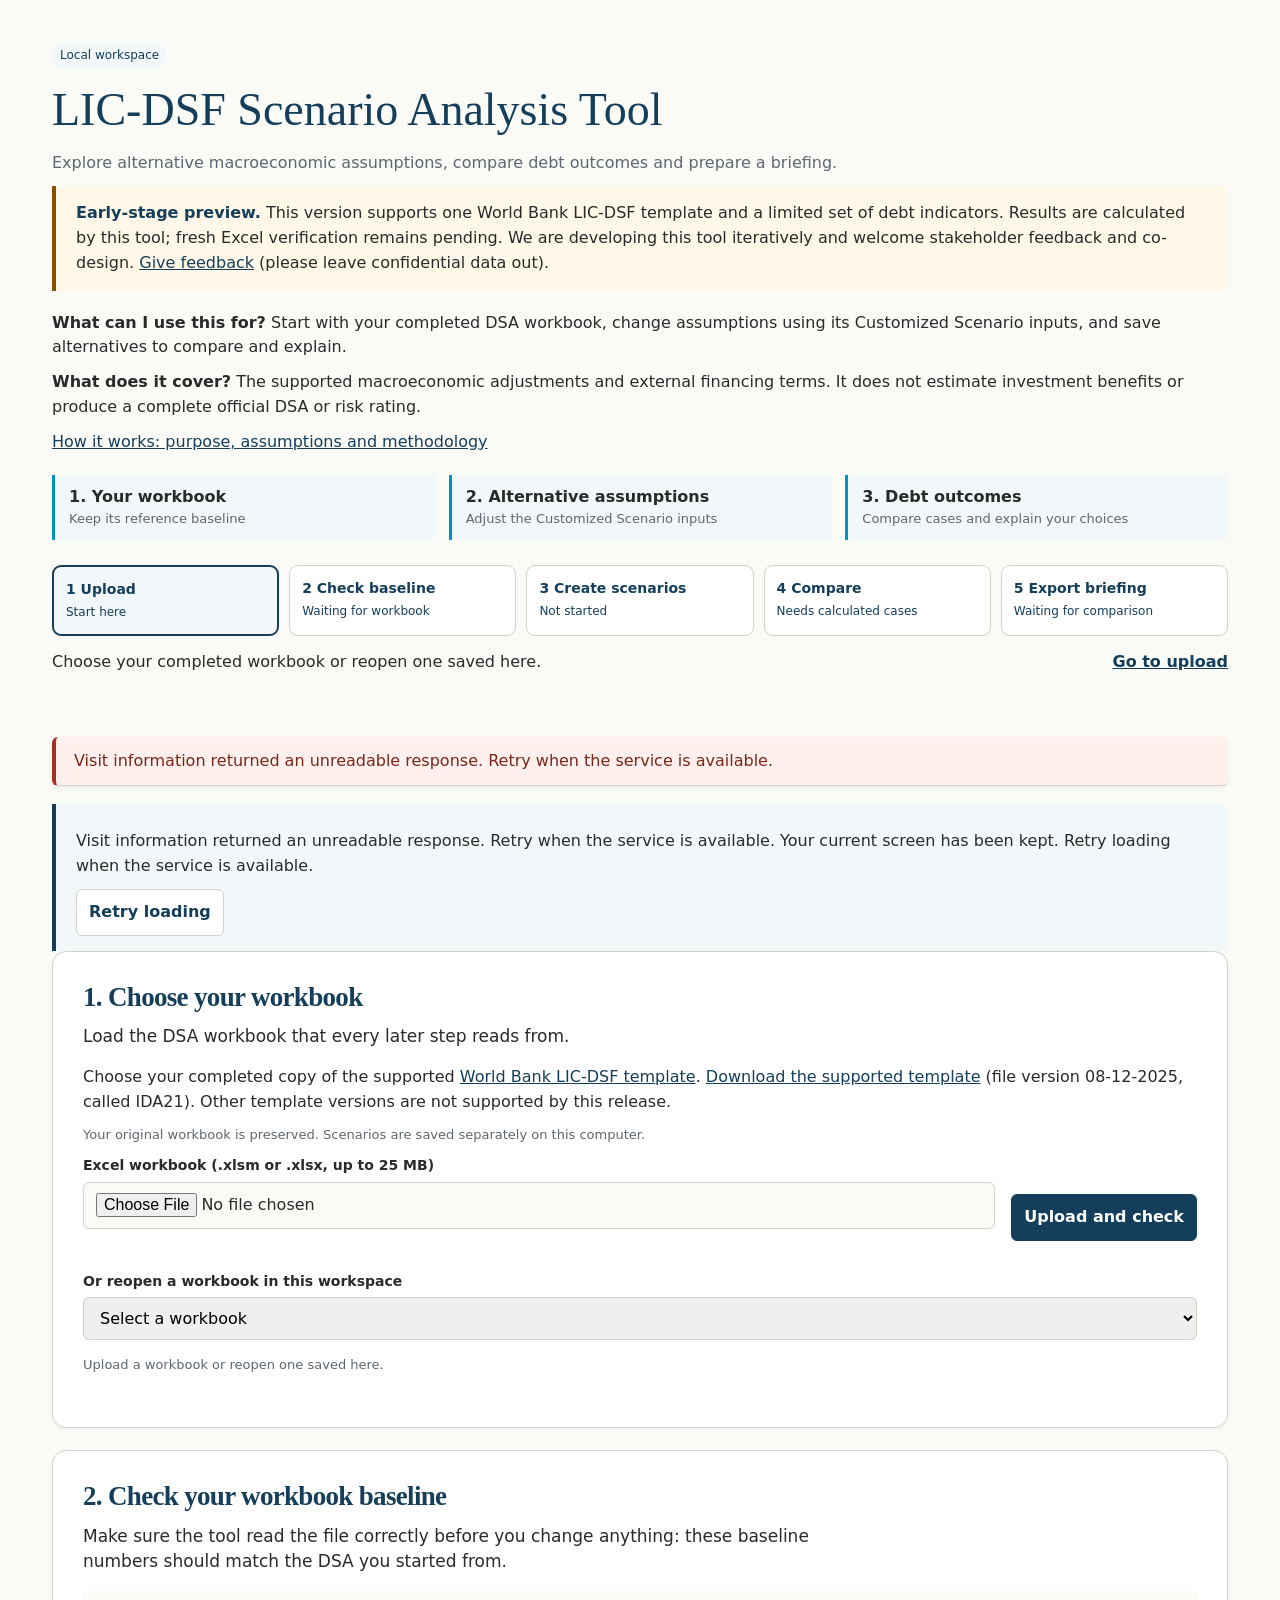
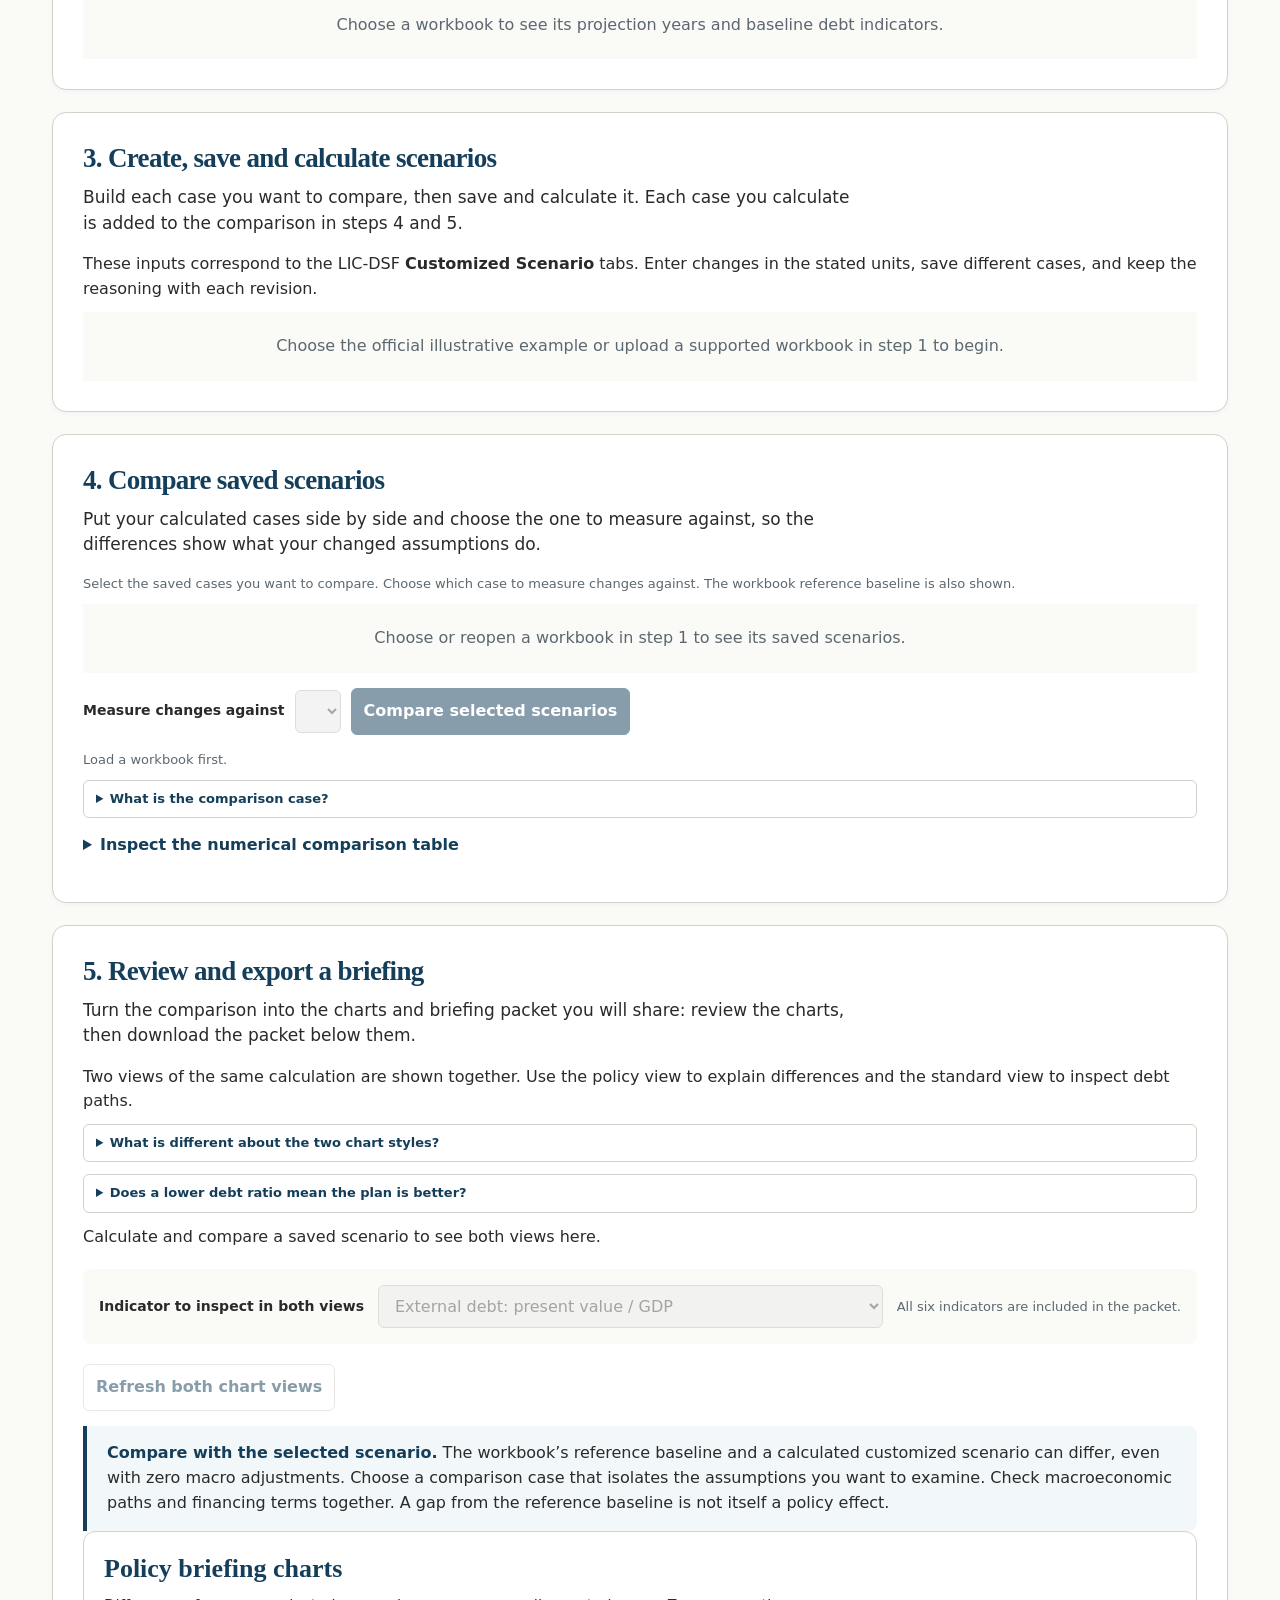
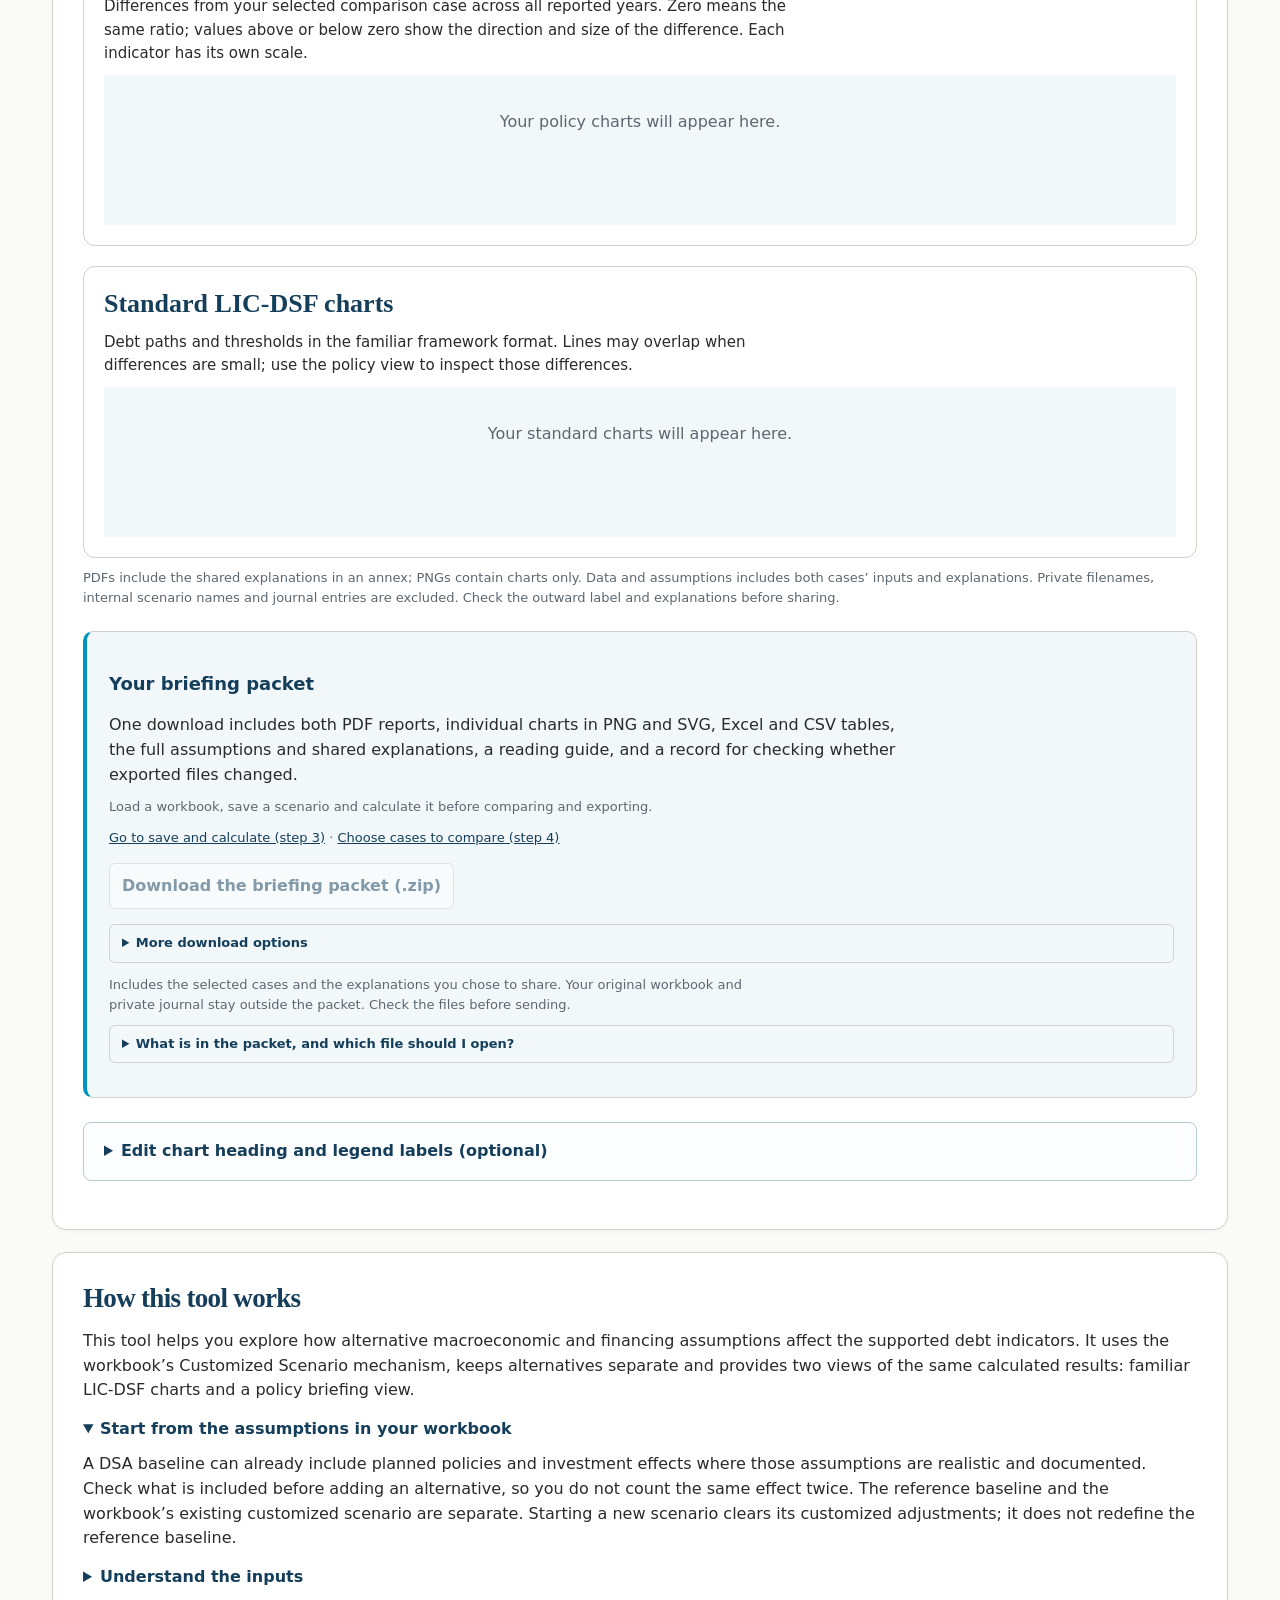
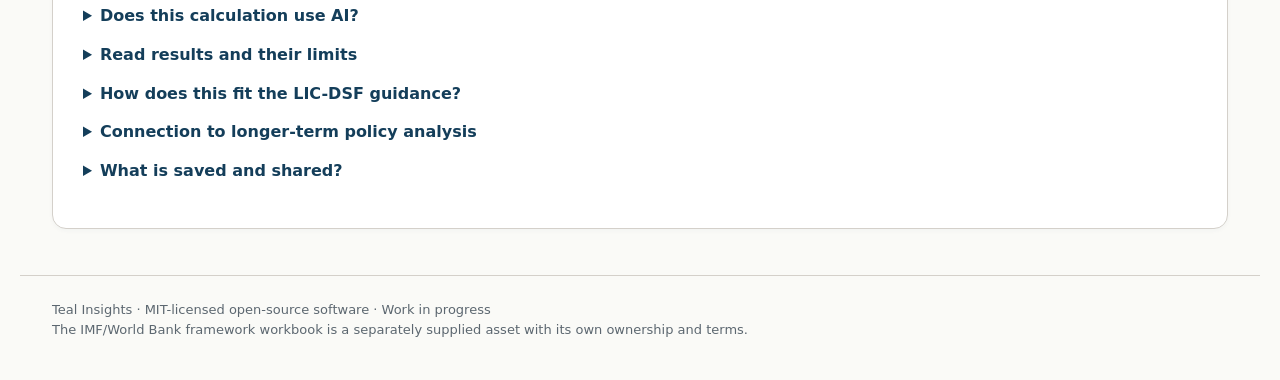
==== commit 202f8815: "Step 5: say the download is below the charts Both fresh first-time-user sessions on green-29 hunted " ====
--- a/src/lic_dsf/web.html
+++ b/src/lic_dsf/web.html
@@ -10,7 +10,7 @@
 .purpose{margin:20px 0}.illustrative{padding:16px 20px;background:var(--pale);border-left:4px solid var(--cyan);border-radius:6px}.card{scroll-margin-top:110px}.card h2:focus{outline:none}#identity details{font-size:13px}#baselineTable caption{text-align:left;font-weight:650;margin:12px 0}#baselineTable td:first-child{white-space:normal;min-width:210px}#buildOwnTitle{margin:26px 0 4px}
 :root{--up:#176248;--up-bg:#e9f5ee;--down:#a33332;--down-bg:#fff0ee;--zero:#59646b;--zero-bg:#f0f2f3}
 .steps{display:grid;grid-template-columns:repeat(5,1fr);gap:10px}.steps a{border-radius:9px;display:flex;flex-direction:column;gap:3px;padding:12px;font-weight:650}.steps small{font-size:12px;font-weight:450}.steps a[data-state="done"]{border-color:var(--up);background:var(--up-bg)}.steps a[aria-current="step"]{border:2px solid var(--navy);background:var(--pale)}.workflow-next{display:flex;justify-content:space-between;align-items:center;gap:20px;padding:14px 0}.workflow-next p{margin:0}.workflow-next a{white-space:nowrap;font-weight:650}.mini-flow{display:grid;grid-template-columns:repeat(3,1fr);gap:14px;margin:18px 0}.mini-flow>div{border-left:3px solid var(--cyan);padding:10px 14px;background:var(--pale)}.mini-flow strong,.mini-flow span{display:block}.mini-flow span{font-size:13px;color:var(--muted)}
-.help{margin:5px 0 12px;border:1px solid var(--line);border-radius:6px;padding:8px 12px;font-size:14px}.help summary{font-size:13px}.help[open]{background:var(--pale)}.help p{margin:8px 0}.input-workbench{border:1px solid #b6ccd4;border-radius:8px;padding:20px;margin:20px 0}.input-workbench h3{margin:0 0 12px}.input-workbench .input-chooser{max-width:100%;width:100%;min-width:0}.period-row{display:grid;grid-template-columns:1fr 1fr 1.25fr auto;gap:12px;align-items:start}.period-row .field{min-width:0}.period-row button{margin-top:27px;margin-bottom:0}.legend{display:flex;gap:12px;flex-wrap:wrap;font-size:13px;margin:12px 0}.direction{display:inline-block;padding:3px 7px;border-radius:4px;font-size:12px;font-weight:650}.dir-up{color:var(--up);background:var(--up-bg)}.dir-down{color:var(--down);background:var(--down-bg)}.dir-zero{color:var(--zero);background:var(--zero-bg)}.dir-empty{color:#805000;background:#fff3d6}.annual-path{display:grid;grid-template-columns:repeat(7,minmax(0,1fr));gap:8px;margin:12px 0}.year-box{min-width:0;border:1px solid var(--line);border-radius:6px;padding:8px}.year-box label{display:block;font-size:12px}.year-box input{width:100%;min-width:0;padding:6px;background:white;border:1px solid currentColor}.year-box .direction{display:block;padding:2px 0;font-size:12px}.year-box .revision-change{font-size:11px;display:block;color:#734b00}.revision-change:not(:empty){border-bottom:2px solid #b97a00}.grid-cell input{background:white;width:110px}.grid-cell .direction{display:block;margin-top:3px;min-width:110px}.grid-cell[data-edited="true"]{box-shadow:inset 0 -3px #b97a00}.grid-row-summary{font-size:12px;color:var(--muted);display:block}.input-summary{background:var(--pale);padding:14px;border-radius:6px;margin:15px 0}.input-summary ul{padding-left:20px;margin:5px 0}.input-summary button{font-size:13px;padding:4px 8px}.equation{display:flex;align-items:center;gap:14px;flex-wrap:wrap;background:var(--pale);padding:14px;border-radius:6px;margin:12px 0}.equation strong{display:block;font-size:24px;color:var(--navy)}.equation small{display:block}.case .case-state{display:inline-block;font-size:12px;padding:2px 7px;background:var(--pale);border-radius:4px}.chart-pair{display:grid;grid-template-columns:1fr 1fr;gap:20px}.chart-panel{border:1px solid var(--line);border-radius:8px;padding:16px;min-width:0}.chart-panel h3{margin-top:0}.chart-panel .chart{cursor:zoom-in}.chart-panel p{font-size:13px}.chart-pair.expanded{grid-template-columns:1fr}.chart-pair.expanded .chart-panel{max-width:100%}.chart-placeholder{padding:35px 16px;text-align:center;background:var(--pale);color:var(--muted);min-height:150px}.chart-placeholder.hidden{display:none}.comparison-detail{margin-top:15px}.review-state{padding:12px;background:var(--pale);margin:12px 0}.save-bar{border-top:1px solid var(--line);position:sticky;bottom:0;z-index:3;background:white;margin:15px -30px 0;padding:12px 30px;box-shadow:0 -8px 12px -10px #143e5a40}.save-bar.toolbar [data-hint]::after{top:auto;bottom:calc(100% + 6px)}@media(max-width:700px){.save-bar{margin:15px -18px 0;padding:10px 18px}}@media(max-height:520px){.save-bar{position:static;box-shadow:none}}.teach-steps{margin:10px 0;padding-left:22px}.teach-steps li{margin:4px 0}.sr-only{position:absolute;width:1px;height:1px;overflow:hidden;clip-path:inset(50%)}#preparedPacketSave{font-weight:600}[data-hint]{position:relative}[data-hint]:hover::after,[data-hint]:focus-visible::after{content:attr(data-hint);position:absolute;left:0;top:calc(100% + 6px);z-index:30;width:max-content;max-width:min(320px,calc(100vw - 32px));padding:8px 10px;border-radius:6px;background:var(--navy);color:white;font:400 13px/1.4 Inter,system-ui,sans-serif;text-align:left;white-space:normal;pointer-events:none}#loadBuiltinInvestment[data-hint]::after{left:auto;right:0}.case button[data-hint]::after,#downloadScenarioFile[data-hint]::after,#usePreset[data-hint]::after,#applyPeriod[data-hint]::after{left:auto;right:0}.steps a[data-hint]::after{right:0;width:auto}@media(min-width:601px){#nextStepLink[data-hint]::after{left:auto;right:0}}.step-purpose{margin:-4px 0 16px;font-size:17px;line-height:1.5;max-width:72ch}@media(hover:none){[data-hint]::after{display:none!important}}
+.help{margin:5px 0 12px;border:1px solid var(--line);border-radius:6px;padding:8px 12px;font-size:14px}.help summary{font-size:13px}.help[open]{background:var(--pale)}.help p{margin:8px 0}.input-workbench{border:1px solid #b6ccd4;border-radius:8px;padding:20px;margin:20px 0}.input-workbench h3{margin:0 0 12px}.input-workbench .input-chooser{max-width:100%;width:100%;min-width:0}.period-row{display:grid;grid-template-columns:1fr 1fr 1.25fr auto;gap:12px;align-items:start}.period-row .field{min-width:0}.period-row button{margin-top:27px;margin-bottom:0}.legend{display:flex;gap:12px;flex-wrap:wrap;font-size:13px;margin:12px 0}.direction{display:inline-block;padding:3px 7px;border-radius:4px;font-size:12px;font-weight:650}.dir-up{color:var(--up);background:var(--up-bg)}.dir-down{color:var(--down);background:var(--down-bg)}.dir-zero{color:var(--zero);background:var(--zero-bg)}.dir-empty{color:#805000;background:#fff3d6}.annual-path{display:grid;grid-template-columns:repeat(7,minmax(0,1fr));gap:8px;margin:12px 0}.year-box{min-width:0;border:1px solid var(--line);border-radius:6px;padding:8px}.year-box label{display:block;font-size:12px}.year-box input{width:100%;min-width:0;padding:6px;background:white;border:1px solid currentColor}.year-box .direction{display:block;padding:2px 0;font-size:12px}.year-box .revision-change{font-size:11px;display:block;color:#734b00}.revision-change:not(:empty){border-bottom:2px solid #b97a00}.grid-cell input{background:white;width:110px}.grid-cell .direction{display:block;margin-top:3px;min-width:110px}.grid-cell[data-edited="true"]{box-shadow:inset 0 -3px #b97a00}.grid-row-summary{font-size:12px;color:var(--muted);display:block}.input-summary{background:var(--pale);padding:14px;border-radius:6px;margin:15px 0}.input-summary ul{padding-left:20px;margin:5px 0}.input-summary button{font-size:13px;padding:4px 8px}.equation{display:flex;align-items:center;gap:14px;flex-wrap:wrap;background:var(--pale);padding:14px;border-radius:6px;margin:12px 0}.equation strong{display:block;font-size:24px;color:var(--navy)}.equation small{display:block}.case .case-state{display:inline-block;font-size:12px;padding:2px 7px;background:var(--pale);border-radius:4px}.chart-pair{display:grid;grid-template-columns:1fr 1fr;gap:20px}.chart-panel{border:1px solid var(--line);border-radius:8px;padding:16px;min-width:0}.chart-panel h3{margin-top:0}.chart-panel .chart{cursor:zoom-in}.chart-panel p{font-size:13px}.chart-pair.expanded{grid-template-columns:1fr}.chart-pair.expanded .chart-panel{max-width:100%}.chart-placeholder{padding:35px 16px;text-align:center;background:var(--pale);color:var(--muted);min-height:150px}.chart-placeholder.hidden{display:none}.comparison-detail{margin-top:15px}.review-state{padding:12px;background:var(--pale);margin:12px 0}.save-bar{border-top:1px solid var(--line);position:sticky;bottom:0;z-index:3;background:white;margin:15px -30px 0;padding:12px 30px;box-shadow:0 -8px 12px -10px #143e5a40}.save-bar.toolbar [data-hint]::after{top:auto;bottom:calc(100% + 6px)}@media(max-width:700px){.save-bar{margin:15px -18px 0;padding:10px 18px}}@media(max-height:520px){.save-bar{position:static;box-shadow:none}}.teach-steps{margin:10px 0;padding-left:22px;list-style-type:lower-alpha}.teach-steps li{margin:4px 0}.sr-only{position:absolute;width:1px;height:1px;overflow:hidden;clip-path:inset(50%)}#preparedPacketSave{font-weight:600}[data-hint]{position:relative}[data-hint]:hover,[data-hint]:focus-visible{z-index:30}[data-hint]:hover::after,[data-hint]:focus-visible::after{content:attr(data-hint);position:absolute;left:0;top:calc(100% + 6px);z-index:30;width:max-content;max-width:min(320px,calc(100vw - 32px));padding:8px 10px;border-radius:6px;background:var(--navy);color:white;font:400 13px/1.4 Inter,system-ui,sans-serif;text-align:left;white-space:normal;pointer-events:none}#loadBuiltinInvestment[data-hint]::after{left:auto;right:0}.case button[data-hint]::after,#downloadScenarioFile[data-hint]::after,#usePreset[data-hint]::after,#applyPeriod[data-hint]::after{left:auto;right:0}.steps a[data-hint]::after{right:0;width:auto}@media(min-width:601px){#nextStepLink[data-hint]::after{left:auto;right:0}}.step-purpose{margin:-4px 0 16px;font-size:17px;line-height:1.5;max-width:72ch}@media(hover:none){[data-hint]::after{display:none!important}}button:disabled[data-hint]::after,details[open]>summary[data-hint]::after,details[open]>summary [data-hint]::after{display:none}
 .label-panel{border:1px solid #b6ccd4;border-radius:8px;padding:16px 20px;margin:0 0 18px;background:#fbfdfe}.label-panel h3{margin:0 0 6px}.label-panel .field{margin-bottom:10px}.counter{font-size:12px;color:var(--muted);text-align:right;display:block;min-height:16px}.counter.at-limit{color:var(--down);font-weight:650}.legend-fields{display:grid;grid-template-columns:repeat(auto-fit,minmax(260px,1fr));gap:8px 18px;margin:6px 0 4px}.legend-fields .field{margin:0}.legend-fields p{grid-column:1/-1}#singleCaseHint{background:#fff8e8;border-left:4px solid #895000;padding:10px 14px;border-radius:6px}#takeaways{margin:12px 0}#takeaways ul{margin:6px 0;padding-left:20px}#takeaways li{margin:3px 0;font-size:14px}
 @media(max-width:900px){.steps{grid-template-columns:repeat(3,1fr)}.chart-pair{grid-template-columns:1fr}.period-row{grid-template-columns:1fr 1fr}.annual-path{grid-template-columns:repeat(4,minmax(0,1fr))}}
 @media(max-width:600px){.steps{grid-template-columns:1fr 1fr}.mini-flow{grid-template-columns:1fr}.workflow-next{align-items:start;flex-direction:column;gap:8px}.input-workbench{padding:12px}.period-row{grid-template-columns:1fr 1fr}.annual-path{grid-template-columns:repeat(3,minmax(0,1fr))}.grid-cell input{width:90px}.grid-cell .direction{min-width:90px}table .rowhead{min-width:160px;max-width:160px}.chart-panel{padding:10px}}
@@ -35,19 +35,19 @@
 <div id="intakeErrors" class="hidden notice error"></div></section>
 <section id="baseline" class="card"><h2 tabindex="-1">2. Check your workbook baseline</h2><p class="step-purpose">Make sure the tool read the file correctly before you change anything: these baseline numbers should match the DSA you started from.</p><div id="baselineEmpty" class="empty">Choose a workbook to see its projection years and baseline debt indicators.</div><div id="baselineContent" class="hidden"><div id="identity"></div><p>The table shows the baseline values from your workbook. Check that its years and values are the ones you intended to use.</p><details class="help"><summary>What do PV, PPG and percentage points mean?</summary><p><strong>PV</strong> means present value: future debt payments expressed in today’s value using the framework discounting assumptions. <strong>PPG</strong> means public and publicly guaranteed debt. <strong>pp</strong> means percentage points: 30.00% to 29.84% is a fall of 0.16 percentage points. The ratio’s denominator is shown beside each indicator.</p></details><div id="baselineTable"></div><details><summary>About this file and the checks</summary><p><strong>File fingerprint:</strong> a unique reference for this exact workbook. The tool uses it to keep scenarios with the correct file. It does not show whether the assumptions or calculations are correct.</p><p><strong>Workbook checks:</strong> the expected sheets, input labels and layout were found. That does not certify every formula change.</p><p><strong>Calculation checks:</strong> when you calculate a scenario, the tool checks selected supplied values against those saved in the workbook. A fresh calculation in Microsoft Excel is a separate check and remains pending.</p></details><div class="review-state"><label data-hint="Optional. Tick when the numbers look right: it marks step 2 done and changes no numbers."><input type="checkbox" id="baselineReviewed"> I have checked the projection years and baseline values</label><p class="small">This records your review for this visit. It is separate from calculation or Excel verification.</p></div><a href="#scenario" data-hint="Moves on to step 3, where you build, save and calculate the cases to compare.">Continue to create a scenario</a></div></section>
 <section id="scenario" class="card"><h2>3. Create, save and calculate scenarios</h2><p class="step-purpose">Build each case you want to compare, then save and calculate it. Each case you calculate is added to the comparison in steps 4 and 5.</p><p>These inputs correspond to the LIC-DSF <strong>Customized Scenario</strong> tabs. Enter changes in the stated units, save different cases, and keep the reasoning with each revision.</p><div id="editorEmpty" class="empty">Choose the official illustrative example or upload a supported workbook in step 1 to begin.</div><div id="editor" class="hidden">
-<section id="builtinInvestment" class="illustrative hidden" aria-labelledby="builtinInvestmentTitle"><h3 id="builtinInvestmentTitle">Try an illustrative investment</h3><p><strong>A teaching example, not real investment modeling.</strong> Explore upfront costs, assumed later benefits and financing costs with the official illustrative workbook. These assumptions are not forecasts, estimated returns or a promise of large investment returns.</p><ol class="teach-steps" aria-label="Teaching case steps"><li>Choose <strong>1. No investment</strong> below and click <strong>Load illustrative case</strong>.</li><li>Click <strong>Save scenario</strong> (bar at the bottom of step 3).</li><li>Click <strong>Calculate and show results</strong>. The case is added to the comparison and the page moves to the charts in step 5.</li><li>Come back here and repeat 1 to 3 for cases 2 and 3.</li><li>Step 5 then compares both investment cases with No investment. You only need step 4 to change which cases are compared.</li></ol><div class="row"><div class="field"><label for="builtinInvestmentCase" data-hint="Pick a ready-made case. Start with No investment so later cases have a matching comparison.">Prepared teaching case</label><select id="builtinInvestmentCase" aria-describedby="builtinInvestmentDescription builtinInvestmentLook"></select></div><button id="loadBuiltinInvestment" class="primary" data-hint="Loads the case as an unsaved draft. Next: Save scenario, then Calculate, at the bottom of step 3.">Load illustrative case</button></div><p id="builtinInvestmentDescription" aria-live="polite"></p><p id="builtinInvestmentLook"></p><p id="builtinInvestmentStatus" role="status" aria-live="polite"></p><details class="help"><summary data-hint="What each teaching case fills in, and what to review if you change it.">What is included, and can I change it?</summary><p>Each choice supplies all annual inputs, financing terms and explanations directly in the editor. No scenario file is needed. Loading opens a new unsaved draft; it does not overwrite saved cases or calculate results. Review it, then use Save scenario and Calculate and show results below.</p><p>The investment cases use the same costs and financing, with different assumed growth benefits. Their fiscal ratios account for the changed GDP denominator. Changing growth alone will not update those linked fiscal inputs automatically: review the complete paths and shared explanations together.</p><p>These complete cases belong only to this exact official example. They are not transferred to your own workbook. The tool can explore many other macroeconomic and financing scenarios; investment is one teaching use case.</p></details></section>
+<section id="builtinInvestment" class="illustrative hidden" aria-labelledby="builtinInvestmentTitle"><h3 id="builtinInvestmentTitle">Try an illustrative investment</h3><p><strong>A teaching example, not real investment modeling.</strong> Explore upfront costs, assumed later benefits and financing costs with the official illustrative workbook. These assumptions are not forecasts, estimated returns or a promise of large investment returns.</p><ol class="teach-steps" aria-label="Teaching case steps"><li>Choose <strong>1. No investment</strong> below and click <strong>Load illustrative case</strong>.</li><li>Click <strong>Save scenario</strong> (bar at the bottom of step 3).</li><li>Click <strong>Calculate and show results</strong>. The case is added to the comparison and the page moves to the charts in step 5.</li><li>Come back here and repeat a to c for cases 2 and 3.</li><li>Step 5 then compares both investment cases with No investment. You only need step 4 to change which cases are compared.</li></ol><div class="row"><div class="field"><label for="builtinInvestmentCase" data-hint="Pick a ready-made case. Start with No investment so later cases have a matching comparison.">Prepared teaching case</label><select id="builtinInvestmentCase" aria-describedby="builtinInvestmentDescription builtinInvestmentLook"></select></div><button id="loadBuiltinInvestment" class="primary" data-hint="Loads the case as an unsaved draft. Next: Save scenario, then Calculate, at the bottom of step 3.">Load illustrative case</button></div><p id="builtinInvestmentDescription" aria-live="polite"></p><p id="builtinInvestmentLook"></p><p id="builtinInvestmentStatus" role="status" aria-live="polite"></p><details class="help"><summary>What is included, and can I change it?</summary><p>Each choice supplies all annual inputs, financing terms and explanations directly in the editor. No scenario file is needed. Loading opens a new unsaved draft; it does not overwrite saved cases or calculate results. Review it, then use Save scenario and Calculate and show results below.</p><p>The investment cases use the same costs and financing, with different assumed growth benefits. Their fiscal ratios account for the changed GDP denominator. Changing growth alone will not update those linked fiscal inputs automatically: review the complete paths and shared explanations together.</p><p>These complete cases belong only to this exact official example. They are not transferred to your own workbook. The tool can explore many other macroeconomic and financing scenarios; investment is one teaching use case.</p></details></section>
 <h3 id="buildOwnTitle">Build your own scenario</h3><div class="toolbar" role="group" aria-labelledby="buildOwnTitle"><button id="newZero" data-hint="Starts a blank draft with every adjustment at zero. To try the tool quickly, load a teaching case instead.">Start a new scenario</button><button id="newImported" data-hint="Starts a draft from the customized scenario already saved in the workbook, keeping its adjustments.">Use the workbook’s existing customized scenario</button><button id="duplicate" data-hint="Copies the open case into a new draft, so you can vary it and keep the original.">Duplicate this scenario</button><button id="discard" data-hint="Throws away edits made since the last save. Saved cases are not affected.">Discard unsaved edits</button><span id="dirty" class="pill">New draft</span></div>
-<details id="scenarioExchange"><summary data-hint="Move one case in or out as a small file, to reuse it later or share it with a colleague.">Share or reuse a scenario file</summary><p>Bring prepared assumptions into an editable draft, or share a saved case with someone using the exact same workbook. Import one case at a time, review it, then save and calculate.</p><div class="row"><div class="field"><label for="scenarioFile" data-hint="Pick a scenario file saved from this tool for this same workbook, then choose Import.">Scenario file (.json)</label><input id="scenarioFile" type="file" accept=".json,application/json" aria-describedby="scenarioFileHelp"></div><button id="importScenarioFile" data-hint="Opens the chosen file as an unsaved draft. Review it, then save and calculate.">Import scenario file</button><button id="downloadScenarioFile" data-hint="Saves the open case as a file you can import again later or send to a colleague.">Download saved scenario file</button></div><p id="scenarioFileHelp" class="small">The file includes numerical inputs, the chart label, shared explanations and the workbook fingerprint. It excludes the workbook, calculated results, internal scenario name and private journal. It can still contain sensitive assumptions or text: review it before sharing. Comparison-data exports are a different format.</p><p id="scenarioExchangeStatus" class="small" role="status" aria-live="polite"></p></details>
+<details id="scenarioExchange"><summary>Share or reuse a scenario file</summary><p>Bring prepared assumptions into an editable draft, or share a saved case with someone using the exact same workbook. Import one case at a time, review it, then save and calculate.</p><div class="row"><div class="field"><label for="scenarioFile" data-hint="Pick a scenario file saved from this tool for this same workbook, then choose Import.">Scenario file (.json)</label><input id="scenarioFile" type="file" accept=".json,application/json" aria-describedby="scenarioFileHelp"></div><button id="importScenarioFile" data-hint="Opens the chosen file as an unsaved draft. Review it, then save and calculate.">Import scenario file</button><button id="downloadScenarioFile" data-hint="Saves the open case as a file you can import again later or send to a colleague.">Download saved scenario file</button></div><p id="scenarioFileHelp" class="small">The file includes numerical inputs, the chart label, shared explanations and the workbook fingerprint. It excludes the workbook, calculated results, internal scenario name and private journal. It can still contain sensitive assumptions or text: review it before sharing. Comparison-data exports are a different format.</p><p id="scenarioExchangeStatus" class="small" role="status" aria-live="polite"></p></details>
 <details id="presetOptions" class="illustrative"><summary data-hint="More ready-made what-ifs on growth, borrowing cost and investment, each with a matching control.">Other illustrative exercises for your workbook</summary><p>Explore a question with a matched comparison. These are learning examples, not recommendations or standardized IMF/WB stress tests. Each creates an editable draft; save and calculate the cases you want to compare.</p><div class="row"><div class="field"><label for="illustrativePreset" data-hint="Pick a what-if. Its exact assumptions appear below before you create anything.">Illustrative case</label><select id="illustrativePreset"><option value="">Choose a case</option><optgroup label="1. Growth: what if growth were higher or lower?"><option value="growth_center">Growth: no-change control</option><option value="growth_lower">Growth: −1 percentage point</option><option value="growth_higher">Growth: +1 percentage point</option></optgroup><optgroup label="2. Funding: what if new external borrowing cost more or less?"><option value="funding_center">Funding: starting rate control</option><option value="funding_lower">Funding: starting rate −1 percentage point</option><option value="funding_higher">Funding: starting rate +1 percentage point</option></optgroup><optgroup label="3. Investment: upfront cost and assumed later growth"><option value="investment_cost">Investment: cost-only control</option><option value="investment_benefit">Investment: cost + assumed growth benefit</option></optgroup></select></div><button id="usePreset" data-hint="Opens the chosen what-if as an unsaved draft. Save and calculate it and its control case.">Create unsaved draft</button></div><p id="presetDescription" aria-live="polite">Choose a case to see its exact assumptions before creating it.</p><p class="small">Compare each family against its control. All other macro adjustments are zero. Opposite input changes need not produce equal and opposite debt outcomes. The control is a customized scenario, distinct from the workbook’s reference baseline.</p></details>
 <div class="row"><div class="field"><label for="name" data-hint="Your own name for this case in the case list. It does not appear on charts or in exports.">Scenario name in your workspace</label><input id="name" maxlength="160" required placeholder="Name this scenario"></div><div class="field"><label for="shareLabel" data-hint="The short name readers see for this case in chart legends, tables and the briefing packet.">Legend label on charts and exports</label><input id="shareLabel" maxlength="40" value="Scenario" aria-describedby="shareLabelCount"><span id="shareLabelCount" class="counter" aria-live="polite"></span></div></div>
-<p><strong>Enter a change, not a new level.</strong> For example, reducing growth from 5% to 4.5% means entering <strong>−0.5 percentage points</strong>. Enter <strong>0</strong> to leave an assumption unchanged. Starting a new scenario sets every adjustment to zero; using the workbook’s existing customized scenario keeps its supplied adjustments.</p><p class="small">Transfers and FDI use the template’s negative-inflow convention. Check each input’s units and sign.</p><div class="input-workbench"><h3>Edit an assumption</h3><a href="#financingSection" class="small" data-hint="Jumps to the interest rate, grace period and maturity for new external borrowing.">Looking for interest, grace or maturity? Edit financing terms below.</a><p class="small">Choose an input, enter a change for a period, or type directly into the year boxes below. The explanation stays with this input.</p><div class="field"><label for="periodInput" data-hint="Pick the macro assumption to adjust. Its year-by-year changes and explanation appear below.">Input to change</label><select id="periodInput" class="input-chooser"></select></div><details class="help" id="inputHelp"><summary data-hint="Units, sign convention and meaning of the selected input. Check them before entering a change.">About this input: units, sign and meaning</summary><div id="inputHelpText"></div></details><div class="period-row"><div class="field"><label for="startYear" data-hint="First projection year that gets this change.">From year</label><select id="startYear"></select></div><div class="field"><label for="endYear" data-hint="Last projection year that gets this change (inclusive).">Through year</label><select id="endYear"></select></div><div class="field"><label for="periodValue" id="periodValueLabel" data-hint="Amount added to the workbook value in the units shown, not a new level. Enter 0 for no change.">Change to apply</label><input id="periodValue" type="number" step="0.1" value="0"><span id="periodSign" class="direction dir-zero">0 No adjustment</span><span id="periodUnits" class="small"></span></div><button id="applyPeriod" data-hint="Writes this change into every year in the range. You can still edit single years below.">Apply to these years</button></div><p id="periodPreview" class="small" aria-live="polite"></p><details class="help"><summary data-hint="Worked example: your entry is added to the workbook value; it does not replace it.">How do changes differ from levels?</summary><p>A growth change is added to the corresponding workbook assumption; it is not the new growth rate. This example is illustrative, not a value read from your workbook.</p><div class="equation"><div><small>Workbook growth</small><strong>5%</strong></div><span>+</span><div><small>Your change</small><strong>−0.5 pp</strong></div><span>=</span><div><small>Scenario growth</small><strong>4.5%</strong></div></div><p>Zero adds no adjustment. Percentage points of GDP apply to a ratio; public-sector assets use the displayed local-currency units.</p></details><div class="legend" aria-label="Input change legend"><span class="direction dir-up">↑ Positive adjustment</span><span class="direction dir-down">↓ Negative adjustment</span><span class="direction dir-zero">0 No adjustment</span><span class="direction dir-empty">? Unfinished</span></div><p class="small">Colors describe the sign of the input, not whether the policy is good or bad. A gold underline marks a value edited since the saved revision (or starting draft).</p><h4 id="pathTitle">Year-by-year changes</h4><div id="annualPath" class="annual-path"></div><div class="field"><label for="driverRationale" id="driverRationaleLabel" data-hint="Optional note on why you chose this change. It goes into the briefing packet for readers.">Why this assumption? (shared)</label><details class="help"><summary data-hint="Tips for a useful explanation, and where readers will see it.">What should I write, and who will see it?</summary><p>Explain what is already included in the baseline, what you changed, and why. Name the source or judgment for the size and timing of the effect, what is uncertain, and what a less favorable case would assume. If a benefit comes from another model, identify that model and how its results map to these inputs. This optional explanation is deliberately shared in PDF and data exports. Your separate private journal is never copied here.</p></details><textarea id="driverRationale" maxlength="1500" aria-describedby="sharedRationaleHelp" placeholder="For example: assume weaker growth for three years because…"></textarea><p id="sharedRationaleHelp" class="small">One explanation for this input’s whole path. Optional, and included in the briefing and data export. Describe the source, judgment and what the change represents relative to the workbook. Keep private notes in the private journal.</p></div></div>
-<div id="changeSummary" class="input-summary"></div><details id="allInputs"><summary data-hint="Shows every input for every year in one table, to check or edit many values at once.">Review or edit every year and input</summary><p class="small">Click or type in any number box. Rows show how many years have nonzero adjustments. Gold underlines show edits since the saved revision or starting draft; colors show the adjustment relative to zero.</p><label data-hint="Hide inputs with no change, so the table shows only what this case adjusts."><input type="checkbox" id="changedOnly"> Show only inputs with adjustments, edits or unfinished values</label><div id="grid" class="scroll" tabindex="0" role="region" aria-label="All customized inputs by projection year"></div><p id="gridEmpty" class="small hidden">No changed or unfinished inputs. Uncheck the filter to see every input.</p></details>
-<details id="financingSection" open><summary data-hint="Interest rate, grace period and maturity for new external borrowing in this case.">External financing terms</summary><p id="financingSummary" class="small"></p><details class="help"><summary data-hint="What these terms apply to, and why a rate change can have little effect.">What do these financing controls change?</summary><p>These are the terms for the template’s supported new external financing assumption. They do not reset interest on the entire debt stock or change the framework discount rate. The rate is a level in percent; grace and maturity are whole years. A funding-rate change may have little effect if there is no relevant new financing need.</p></details><label data-hint="Tick to set your own terms. Leave unticked to keep the workbook values and formulas."><input id="overrideTerms" type="checkbox"> Set new financing terms for this scenario</label><p class="small">When unchecked, the workbook’s supplied values and formulas are preserved. The framework discount rate is unchanged.</p><div id="terms" class="row"><div class="field"><label for="rate" data-hint="Interest rate on new external borrowing, in percent: enter 4 for 4%.">Interest rate (%)</label><input id="rate" type="number" step="0.1" min="0"><span class="small">For example, enter 4 for 4%. Applies to the supported new external financing assumption, not the entire debt stock.</span></div><div class="field"><label for="grace" data-hint="Years before repayment of principal starts.">Grace period (years)</label><span class="small">Years before principal repayment begins.</span><input id="grace" type="number" step="1" min="0"></div><div class="field"><label for="maturity" data-hint="Total loan length in years. Must be longer than the grace period.">Maturity (years)</label><span class="small">Total loan term; must exceed grace.</span><input id="maturity" type="number" step="1" min="1"></div></div><div class="field"><label for="financingRationale" data-hint="Optional note on where these terms come from. It goes into the briefing packet for readers.">Why these financing terms? (shared)</label><details class="help"><summary data-hint="Prompts for explaining the source, timing and certainty of these terms.">What should I explain about financing?</summary><p>Are these grants or borrowing terms available, under discussion, or purely illustrative? Explain the source, timing and uncertainty. These controls set the supported new external financing terms; they do not establish that an entire financing plan is feasible. When comparing a programme with no programme, explain which terms are held constant and which are intentionally varied.</p></details><textarea id="financingRationale" maxlength="1500"></textarea><p class="small">Included in the briefing and data export. Applies to the financing assumption as a whole.</p></div></details>
-<details><summary data-hint="Read all shared notes for this case together, as briefing readers will see them.">Review explanations for sharing</summary><div id="rationaleReview"></div></details><div class="toolbar save-bar"><button id="save" class="primary" aria-describedby="saveHelp" data-hint="Saves this case's inputs. A saved case still needs Calculate before it can be compared.">Save scenario</button><button id="calculate" data-hint="Runs the LIC-DSF calculation for this saved case. Takes a short while; you will be taken to the charts.">Calculate and show results</button><span id="calcState" class="small"></span></div><p id="saveHelp" class="small" role="status">Save scenario creates a separate case. Give it a workspace name and a distinct legend label. After saving, calculate its inputs for comparison and briefing exports.</p>
+<p><strong>Enter a change, not a new level.</strong> For example, reducing growth from 5% to 4.5% means entering <strong>−0.5 percentage points</strong>. Enter <strong>0</strong> to leave an assumption unchanged. Starting a new scenario sets every adjustment to zero; using the workbook’s existing customized scenario keeps its supplied adjustments.</p><p class="small">Transfers and FDI use the template’s negative-inflow convention. Check each input’s units and sign.</p><div class="input-workbench"><h3>Edit an assumption</h3><a href="#financingSection" class="small" data-hint="Jumps to the interest rate, grace period and maturity for new external borrowing.">Looking for interest, grace or maturity? Edit financing terms below.</a><p class="small">Choose an input, enter a change for a period, or type directly into the year boxes below. The explanation stays with this input.</p><div class="field"><label for="periodInput" data-hint="Pick the macro assumption to adjust. Its year-by-year changes and explanation appear below.">Input to change</label><select id="periodInput" class="input-chooser"></select></div><details class="help" id="inputHelp"><summary>About this input: units, sign and meaning</summary><div id="inputHelpText"></div></details><div class="period-row"><div class="field"><label for="startYear" data-hint="First projection year that gets this change.">From year</label><select id="startYear"></select></div><div class="field"><label for="endYear" data-hint="Last projection year that gets this change (inclusive).">Through year</label><select id="endYear"></select></div><div class="field"><label for="periodValue" id="periodValueLabel" data-hint="Amount added to the workbook value in the units shown, not a new level. Enter 0 for no change.">Change to apply</label><input id="periodValue" type="number" step="0.1" value="0"><span id="periodSign" class="direction dir-zero">0 No adjustment</span><span id="periodUnits" class="small"></span></div><button id="applyPeriod" data-hint="Writes this change into every year in the range. You can still edit single years below.">Apply to these years</button></div><p id="periodPreview" class="small" aria-live="polite"></p><details class="help"><summary data-hint="Worked example: your entry is added to the workbook value; it does not replace it.">How do changes differ from levels?</summary><p>A growth change is added to the corresponding workbook assumption; it is not the new growth rate. This example is illustrative, not a value read from your workbook.</p><div class="equation"><div><small>Workbook growth</small><strong>5%</strong></div><span>+</span><div><small>Your change</small><strong>−0.5 pp</strong></div><span>=</span><div><small>Scenario growth</small><strong>4.5%</strong></div></div><p>Zero adds no adjustment. Percentage points of GDP apply to a ratio; public-sector assets use the displayed local-currency units.</p></details><div class="legend" aria-label="Input change legend"><span class="direction dir-up">↑ Positive adjustment</span><span class="direction dir-down">↓ Negative adjustment</span><span class="direction dir-zero">0 No adjustment</span><span class="direction dir-empty">? Unfinished</span></div><p class="small">Colors describe the sign of the input, not whether the policy is good or bad. A gold underline marks a value edited since the saved revision (or starting draft).</p><h4 id="pathTitle">Year-by-year changes</h4><div id="annualPath" class="annual-path"></div><div class="field"><label for="driverRationale" id="driverRationaleLabel" data-hint="Optional note on why you chose this change. It goes into the briefing packet for readers.">Why this assumption? (shared)</label><details class="help"><summary>What should I write, and who will see it?</summary><p>Explain what is already included in the baseline, what you changed, and why. Name the source or judgment for the size and timing of the effect, what is uncertain, and what a less favorable case would assume. If a benefit comes from another model, identify that model and how its results map to these inputs. This optional explanation is deliberately shared in PDF and data exports. Your separate private journal is never copied here.</p></details><textarea id="driverRationale" maxlength="1500" aria-describedby="sharedRationaleHelp" placeholder="For example: assume weaker growth for three years because…"></textarea><p id="sharedRationaleHelp" class="small">One explanation for this input’s whole path. Optional, and included in the briefing and data export. Describe the source, judgment and what the change represents relative to the workbook. Keep private notes in the private journal.</p></div></div>
+<div id="changeSummary" class="input-summary"></div><details id="allInputs"><summary>Review or edit every year and input</summary><p class="small">Click or type in any number box. Rows show how many years have nonzero adjustments. Gold underlines show edits since the saved revision or starting draft; colors show the adjustment relative to zero.</p><label data-hint="Hide inputs with no change, so the table shows only what this case adjusts."><input type="checkbox" id="changedOnly"> Show only inputs with adjustments, edits or unfinished values</label><div id="grid" class="scroll" tabindex="0" role="region" aria-label="All customized inputs by projection year"></div><p id="gridEmpty" class="small hidden">No changed or unfinished inputs. Uncheck the filter to see every input.</p></details>
+<details id="financingSection" open><summary data-hint="Interest rate, grace period and maturity for new external borrowing in this case.">External financing terms</summary><p id="financingSummary" class="small"></p><details class="help"><summary>What do these financing controls change?</summary><p>These are the terms for the template’s supported new external financing assumption. They do not reset interest on the entire debt stock or change the framework discount rate. The rate is a level in percent; grace and maturity are whole years. A funding-rate change may have little effect if there is no relevant new financing need.</p></details><label data-hint="Tick to set your own terms. Leave unticked to keep the workbook values and formulas."><input id="overrideTerms" type="checkbox"> Set new financing terms for this scenario</label><p class="small">When unchecked, the workbook’s supplied values and formulas are preserved. The framework discount rate is unchanged.</p><div id="terms" class="row"><div class="field"><label for="rate" data-hint="Interest rate on new external borrowing, in percent: enter 4 for 4%.">Interest rate (%)</label><input id="rate" type="number" step="0.1" min="0"><span class="small">For example, enter 4 for 4%. Applies to the supported new external financing assumption, not the entire debt stock.</span></div><div class="field"><label for="grace" data-hint="Years before repayment of principal starts.">Grace period (years)</label><span class="small">Years before principal repayment begins.</span><input id="grace" type="number" step="1" min="0"></div><div class="field"><label for="maturity" data-hint="Total loan length in years. Must be longer than the grace period.">Maturity (years)</label><span class="small">Total loan term; must exceed grace.</span><input id="maturity" type="number" step="1" min="1"></div></div><div class="field"><label for="financingRationale" data-hint="Optional note on where these terms come from. It goes into the briefing packet for readers.">Why these financing terms? (shared)</label><details class="help"><summary>What should I explain about financing?</summary><p>Are these grants or borrowing terms available, under discussion, or purely illustrative? Explain the source, timing and uncertainty. These controls set the supported new external financing terms; they do not establish that an entire financing plan is feasible. When comparing a programme with no programme, explain which terms are held constant and which are intentionally varied.</p></details><textarea id="financingRationale" maxlength="1500"></textarea><p class="small">Included in the briefing and data export. Applies to the financing assumption as a whole.</p></div></details>
+<details><summary>Review explanations for sharing</summary><div id="rationaleReview"></div></details><div class="toolbar save-bar"><button id="save" class="primary" aria-describedby="saveHelp" data-hint="Saves this case's inputs. A saved case still needs Calculate before it can be compared.">Save scenario</button><button id="calculate" data-hint="Runs the LIC-DSF calculation for this saved case. Takes a short while; you will be taken to the charts.">Calculate and show results</button><span id="calcState" class="small"></span></div><p id="saveHelp" class="small" role="status">Save scenario creates a separate case. Give it a workspace name and a distinct legend label. After saving, calculate its inputs for comparison and briefing exports.</p>
 <details><summary>Private reasoning journal</summary><p class="small">Journal entries are retained locally as revisions. They are excluded from shared exports.</p><textarea id="reasoning" placeholder="Why these assumptions? What should a reviewer understand?"></textarea><button id="saveReasoning">Save journal entry</button><div id="reasoningHistory" class="small"></div></details>
 </div></section>
-<section id="compare" class="card"><h2>4. Compare saved scenarios</h2><p class="step-purpose">Put your calculated cases side by side and choose the one to measure against, so the differences show what your changed assumptions do.</p><p class="small">Select the saved cases you want to compare. Choose which case to measure changes against. The workbook reference baseline is also shown.</p><div id="caseList" class="empty">Choose or reopen a workbook in step 1 to see its saved scenarios.</div><div class="toolbar"><label for="comparator" data-hint="Pick the case every difference is measured from. Use the matching control, such as No investment.">Measure changes against</label><select id="comparator"></select><button id="compareButton" class="primary" data-hint="Compares the selected calculated cases against the case chosen in 'Measure changes against'.">Compare selected scenarios</button></div><p id="compareHelp" class="small">Save and calculate a scenario first. Its results can then be compared with the workbook reference baseline.</p><details class="help"><summary data-hint="How to pick the case to measure against, and why it can differ from the reference baseline.">What is the comparison case?</summary><p>The selected case is the reference for the difference columns and policy charts. A no-change customized scenario is a useful control. It can differ from the workbook’s reference baseline, which remains separately visible. For illustrative exercises, compare examples within their matched family.</p></details><div id="comparisonEvidence"></div><details class="comparison-detail"><summary data-hint="Every value behind the charts, year by year, with differences from the comparison case.">Inspect the numerical comparison table</summary><p class="small">Scroll inside the table to review more years. The headings stay visible. You can also focus the table and use the arrow keys.</p><div id="comparisonTable" class="scroll" tabindex="0" role="region" aria-label="Numerical comparison table"></div></details></section>
-<section id="briefing" class="card"><h2>5. Review and export a briefing</h2><p class="step-purpose">Turn the comparison into the charts and briefing packet you will share: review the charts, then download.</p><div id="teachingNext" class="notice teaching-next hidden" role="region" aria-label="Next step"><p id="teachingNextText" tabindex="-1"></p><button id="teachingNextGo" type="button" class="primary"></button></div><p>Two views of the same calculation are shown together. Use the policy view to explain differences and the standard view to inspect debt paths.</p><details class="help"><summary data-hint="Standard view shows levels against thresholds; policy view shows differences. Same numbers.">What is different about the two chart styles?</summary><p>The standard view uses familiar debt-indicator panels, levels and thresholds. The policy view highlights differences from your selected comparison case. Their numbers, years and assumptions are identical. A smaller or larger indicator alone is not a complete policy judgment.</p></details><details class="help"><summary>Does a lower debt ratio mean the plan is better?</summary><p>A lower ratio under one set of assumptions is a comparison result, not a verdict on the whole plan. Review the other indicators, financing costs and availability, and the size and timing of assumed benefits. This view reports selected years, so it cannot identify the annual peak or first threshold crossing. Compare a smaller or delayed benefit as well as the central case.</p><p><strong>pp</strong> means percentage points: 30.00% to 29.84% is a fall of 0.16 percentage points. <strong>PV</strong> is present value; <strong>PPG</strong> is public and publicly guaranteed debt.</p></details><p id="chartsStatus" role="status">Calculate and compare a saved scenario to see both views here.</p><p id="singleCaseHint" class="small hidden" role="status"></p><div class="chart-picker"><label for="chartMetric" data-hint="Pick which of the six debt indicators both views show. The packet always includes all six.">Indicator to inspect in both views</label><select id="chartMetric"><option value="ext_pv_gdp">External debt: present value / GDP</option><option value="ext_pv_exports">External debt: present value / exports</option><option value="ext_ds_exports">External debt service / exports</option><option value="ext_ds_revenue">External debt service / revenue</option><option value="public_pv_gdp">Public debt: present value / GDP</option><option value="public_pv_revenue">Public debt: present value / revenue</option></select><span class="small">All six indicators are included in the packet.</span></div><div id="takeaways" class="hidden"><details open><summary data-hint="A plain-text summary of each case against the comparison case, for the chosen indicator.">What changes across the reported years?</summary><p id="takeawayContext" class="small"></p><ul id="takeawayList"></ul><details class="help"><summary data-hint="How the ranges above are worked out, and what they cannot tell you.">How are these summaries calculated?</summary><p class="small">Every selected alternative is listed for the indicator chosen above. Each line gives its latest comparable reported observation and its smallest and largest differences across reported years. If differences change sign, the summary says so. Missing observations are identified; these ranges do not establish annual peaks or threshold crossings. Magnitudes of 10²¹ or more use scientific notation. Exactly equal values show 0.00 pp; nonzero differences below 0.005 pp show ≈0.00. The <a href="#comparisonTable" data-hint="Jumps to the full table in step 4, with every value.">numerical comparison table</a> in step 4 has every value.</p></details></details></div><div class="toolbar"><button id="preview" data-hint="Redraws both chart sets for the selected indicator.">Refresh both chart views</button><button id="expandCharts" aria-pressed="true" data-hint="Switches the two chart views between side by side and one above the other.">Show charts side by side</button></div><div class="notice" id="comparisonGuide"><strong>Compare with the selected scenario.</strong> The workbook’s reference baseline and a calculated customized scenario can differ, even with zero macro adjustments. Choose a comparison case that isolates the assumptions you want to examine. Check macroeconomic paths and financing terms together. A gap from the reference baseline is not itself a policy effect.</div><div id="chartPair" class="chart-pair expanded"><article class="chart-panel"><h3>Policy briefing charts</h3><p>Differences from your selected comparison case across all reported years. Zero means the same ratio; values above or below zero show the direction and size of the difference. Each indicator has its own scale.</p><div id="briefingPlaceholder" class="chart-placeholder">Your policy charts will appear here.</div><img id="chartBriefing" class="chart hidden" alt="Policy briefing selected-indicator chart. Text takeaways are listed above the previews; every value is in the numerical comparison table in step 4. Click to open the image at full size."></article><article class="chart-panel"><h3>Standard LIC-DSF charts</h3><p>Debt paths and thresholds in the familiar framework format. Lines may overlap when differences are small; use the policy view to inspect those differences.</p><div id="standardPlaceholder" class="chart-placeholder">Your standard charts will appear here.</div><img id="chart" class="chart hidden" alt="Standard LIC-DSF selected-indicator chart. Text takeaways are listed above the previews; every value is in the numerical comparison table in step 4. Click to open the image at full size."></article></div><p class="small">PDFs include the shared explanations in an annex; PNGs contain charts only. Data and assumptions includes both cases’ inputs and explanations. Private filenames, internal scenario names and journal entries are excluded. Check the outward label and explanations before sharing.</p><div class="export-packet"><h3>Your briefing packet</h3><p>One download includes both PDF reports, individual charts in PNG and SVG, Excel and CSV tables, the full assumptions and shared explanations, a reading guide, and a record for checking whether exported files changed.</p><p id="exportHelp" class="small" role="status">Saving preserves inputs; briefing exports need current calculated cases and a comparison.</p><p class="small"><a href="#scenario" data-hint="Back to step 3 to save or calculate a case.">Go to save and calculate (step 3)</a> · <a href="#compare" data-hint="Back to step 4 to change which cases are compared.">Choose cases to compare (step 4)</a></p><div class="toolbar"><button id="packet" class="primary" data-format="zip" data-hint="One ZIP: both chart sets for all six indicators, Excel and CSV tables, and all assumptions and explanations.">Download the briefing packet (.zip)</button><div id="preparedPacketRecovery" class="hidden"><p><a id="preparedPacketSave" aria-describedby="preparedPacketHelp" data-hint="Use only if no file appeared: saves the same packet again without preparing a new one.">If no file appeared, save the briefing packet here (.zip)</a></p><p id="preparedPacketHelp" class="small">This saves the same packet again without preparing it a second time. It stays available while this saved comparison is unchanged and this page is open. Open the ZIP and review its files before sharing.</p></div></div><details id="moreDownloads" class="help"><summary>More download options</summary><p class="small">The briefing packet already contains all of these files. Download one on its own if that is all you need. Chart images use the indicator selected above the charts.</p><div class="toolbar"><button id="excelTables" data-format="xlsx" data-hint="All comparison tables in one Excel file, to check the numbers or build your own charts.">Download Excel tables</button><button id="json" data-hint="Full-precision calculation and assumptions for technical reuse. Not a scenario file.">Download calculation data and assumptions (JSON)</button></div><div class="toolbar"><button id="pdf" data-format="pdf" data-view="standard" data-hint="Standard-view report as a PDF: framework charts, with the explanations in an annex.">Download standard PDF</button><button id="png" data-format="png" data-view="standard" data-hint="The standard chart shown above as a PNG image, for slides and documents.">Download this standard chart (PNG)</button><button data-format="svg" data-view="standard" data-hint="The standard chart as an SVG: stays sharp at any size and can be edited.">Download this standard chart (SVG)</button></div><div class="toolbar"><button data-format="pdf" data-view="briefing" data-hint="Policy-view report as a PDF: reading guide, difference charts and explanations. Open this first.">Download policy PDF</button><button data-format="png" data-view="briefing" data-hint="The policy chart shown above as a PNG image, for slides and documents.">Download this policy chart (PNG)</button><button data-format="svg" data-view="briefing" data-hint="The policy chart as an SVG: stays sharp at any size and can be edited.">Download this policy chart (SVG)</button></div></details><p class="small">Includes the selected cases and the explanations you chose to share. Your original workbook and private journal stay outside the packet. Check the files before sending.</p><details class="help"><summary data-hint="Which file in the packet to open first, and what each file type is for.">What is in the packet, and which file should I open?</summary><p><strong>Start with the policy PDF</strong> for the reading guide, charts and explanations. Use the standard PDF for familiar framework charts. <strong>Excel or CSV</strong> lets you inspect and reuse the numbers. <strong>PNG</strong> images are convenient for slides and documents; <strong>SVG</strong> figures stay sharp when resized and can be edited in compatible software.</p><p>The <strong>JSON</strong> file keeps the exported calculation and assumptions for technical reuse. The <strong>manifest</strong> is a file checklist with fingerprints to detect later changes; it is not a quality certificate. These files are for sharing results. To reopen a scenario in this app, use <strong>Share or reuse a scenario file</strong> in step 3.</p></details></div><details class="label-panel" id="labelPanel"><summary>Edit chart heading and legend labels (optional)</summary><p class="small">Edit the words shown on both chart views here, then apply. Applying changes the outward text only; saved inputs and calculations are unchanged.</p><div class="field"><label for="chartContextLabel" data-hint="Optional title shown on both chart views and in the packet, such as the question you are testing.">Heading on both chart views (optional)</label><input id="chartContextLabel" maxlength="80" aria-describedby="chartContextHelp chartContextState chartContextCount"><span id="chartContextCount" class="counter" aria-live="polite"></span><p id="chartContextHelp" class="small">Leave blank to show only the workbook identifier. Up to 80 characters; fiscal years such as FY2030/31 are allowed. File paths and links are refused.</p></div><div id="legendLabels" class="legend-fields"></div><p id="legendHelp" class="small">Legend labels name each case on both charts, in the comparison table and in every export. Up to 40 characters each; labels must differ from each other and from “Reference baseline”. Changing a label saves a new revision of that case and keeps its current calculation.</p><div class="toolbar"><button id="saveChartContext" data-hint="Saves the heading and legend labels and redraws both views. The numbers do not change.">Apply to both views</button><button id="discardChartContext" data-hint="Drops label edits you have not applied and restores the saved wording.">Discard edits and keep saved text</button><span id="chartContextState" class="small" role="status"></span></div></details><div id="caseDifferences"></div><div id="briefingRationale"></div></section>
+<section id="compare" class="card"><h2>4. Compare saved scenarios</h2><p class="step-purpose">Put your calculated cases side by side and choose the one to measure against, so the differences show what your changed assumptions do.</p><p class="small">Select the saved cases you want to compare. Choose which case to measure changes against. The workbook reference baseline is also shown.</p><div id="caseList" class="empty">Choose or reopen a workbook in step 1 to see its saved scenarios.</div><div class="toolbar"><label for="comparator" data-hint="Pick the case every difference is measured from. Use the matching control, such as No investment.">Measure changes against</label><select id="comparator"></select><button id="compareButton" class="primary" data-hint="Compares the selected calculated cases against the case chosen in 'Measure changes against'.">Compare selected scenarios</button></div><p id="compareHelp" class="small">Save and calculate a scenario first. Its results can then be compared with the workbook reference baseline.</p><details class="help"><summary>What is the comparison case?</summary><p>The selected case is the reference for the difference columns and policy charts. A no-change customized scenario is a useful control. It can differ from the workbook’s reference baseline, which remains separately visible. For illustrative exercises, compare examples within their matched family.</p></details><div id="comparisonEvidence"></div><details class="comparison-detail"><summary data-hint="Every value behind the charts, year by year, with differences from the comparison case.">Inspect the numerical comparison table</summary><p class="small">Scroll inside the table to review more years. The headings stay visible. You can also focus the table and use the arrow keys.</p><div id="comparisonTable" class="scroll" tabindex="0" role="region" aria-label="Numerical comparison table"></div></details></section>
+<section id="briefing" class="card"><h2>5. Review and export a briefing</h2><p class="step-purpose">Turn the comparison into the charts and briefing packet you will share: review the charts, then download the packet below them.</p><div id="teachingNext" class="notice teaching-next hidden" role="region" aria-label="Next step"><p id="teachingNextText" tabindex="-1"></p><button id="teachingNextGo" type="button" class="primary"></button></div><p>Two views of the same calculation are shown together. Use the policy view to explain differences and the standard view to inspect debt paths.</p><details class="help"><summary data-hint="Standard view shows levels against thresholds; policy view shows differences. Same numbers.">What is different about the two chart styles?</summary><p>The standard view uses familiar debt-indicator panels, levels and thresholds. The policy view highlights differences from your selected comparison case. Their numbers, years and assumptions are identical. A smaller or larger indicator alone is not a complete policy judgment.</p></details><details class="help"><summary>Does a lower debt ratio mean the plan is better?</summary><p>A lower ratio under one set of assumptions is a comparison result, not a verdict on the whole plan. Review the other indicators, financing costs and availability, and the size and timing of assumed benefits. This view reports selected years, so it cannot identify the annual peak or first threshold crossing. Compare a smaller or delayed benefit as well as the central case.</p><p><strong>pp</strong> means percentage points: 30.00% to 29.84% is a fall of 0.16 percentage points. <strong>PV</strong> is present value; <strong>PPG</strong> is public and publicly guaranteed debt.</p></details><p id="chartsStatus" role="status">Calculate and compare a saved scenario to see both views here.</p><p id="singleCaseHint" class="small hidden" role="status"></p><div class="chart-picker"><label for="chartMetric" data-hint="Pick which of the six debt indicators both views show. The packet always includes all six.">Indicator to inspect in both views</label><select id="chartMetric"><option value="ext_pv_gdp">External debt: present value / GDP</option><option value="ext_pv_exports">External debt: present value / exports</option><option value="ext_ds_exports">External debt service / exports</option><option value="ext_ds_revenue">External debt service / revenue</option><option value="public_pv_gdp">Public debt: present value / GDP</option><option value="public_pv_revenue">Public debt: present value / revenue</option></select><span class="small">All six indicators are included in the packet.</span></div><div id="takeaways" class="hidden"><details open><summary data-hint="A plain-text summary of each case against the comparison case, for the chosen indicator.">What changes across the reported years?</summary><p id="takeawayContext" class="small"></p><ul id="takeawayList"></ul><details class="help"><summary>How are these summaries calculated?</summary><p class="small">Every selected alternative is listed for the indicator chosen above. Each line gives its latest comparable reported observation and its smallest and largest differences across reported years. If differences change sign, the summary says so. Missing observations are identified; these ranges do not establish annual peaks or threshold crossings. Magnitudes of 10²¹ or more use scientific notation. Exactly equal values show 0.00 pp; nonzero differences below 0.005 pp show ≈0.00. The <a href="#comparisonTable" data-hint="Jumps to the full table in step 4, with every value.">numerical comparison table</a> in step 4 has every value.</p></details></details></div><div class="toolbar"><button id="preview" data-hint="Redraws both chart sets for the selected indicator.">Refresh both chart views</button><button id="expandCharts" aria-pressed="true" data-hint="Switches the two chart views between side by side and one above the other.">Show charts side by side</button></div><div class="notice" id="comparisonGuide"><strong>Compare with the selected scenario.</strong> The workbook’s reference baseline and a calculated customized scenario can differ, even with zero macro adjustments. Choose a comparison case that isolates the assumptions you want to examine. Check macroeconomic paths and financing terms together. A gap from the reference baseline is not itself a policy effect.</div><div id="chartPair" class="chart-pair expanded"><article class="chart-panel"><h3>Policy briefing charts</h3><p>Differences from your selected comparison case across all reported years. Zero means the same ratio; values above or below zero show the direction and size of the difference. Each indicator has its own scale.</p><div id="briefingPlaceholder" class="chart-placeholder">Your policy charts will appear here.</div><img id="chartBriefing" class="chart hidden" alt="Policy briefing selected-indicator chart. Text takeaways are listed above the previews; every value is in the numerical comparison table in step 4. Click to open the image at full size."></article><article class="chart-panel"><h3>Standard LIC-DSF charts</h3><p>Debt paths and thresholds in the familiar framework format. Lines may overlap when differences are small; use the policy view to inspect those differences.</p><div id="standardPlaceholder" class="chart-placeholder">Your standard charts will appear here.</div><img id="chart" class="chart hidden" alt="Standard LIC-DSF selected-indicator chart. Text takeaways are listed above the previews; every value is in the numerical comparison table in step 4. Click to open the image at full size."></article></div><p class="small">PDFs include the shared explanations in an annex; PNGs contain charts only. Data and assumptions includes both cases’ inputs and explanations. Private filenames, internal scenario names and journal entries are excluded. Check the outward label and explanations before sharing.</p><div class="export-packet"><h3>Your briefing packet</h3><p>One download includes both PDF reports, individual charts in PNG and SVG, Excel and CSV tables, the full assumptions and shared explanations, a reading guide, and a record for checking whether exported files changed.</p><p id="exportHelp" class="small" role="status">Saving preserves inputs; briefing exports need current calculated cases and a comparison.</p><p class="small"><a href="#scenario" data-hint="Back to step 3 to save or calculate a case.">Go to save and calculate (step 3)</a> · <a href="#compare" data-hint="Back to step 4 to change which cases are compared.">Choose cases to compare (step 4)</a></p><div class="toolbar"><button id="packet" class="primary" data-format="zip" data-hint="One ZIP: both chart sets for all six indicators, Excel and CSV tables, and all assumptions and explanations.">Download the briefing packet (.zip)</button><div id="preparedPacketRecovery" class="hidden"><p><a id="preparedPacketSave" aria-describedby="preparedPacketHelp" data-hint="Use only if no file appeared: saves the same packet again without preparing a new one.">If no file appeared, save the briefing packet here (.zip)</a></p><p id="preparedPacketHelp" class="small">This saves the same packet again without preparing it a second time. It stays available while this saved comparison is unchanged and this page is open. Open the ZIP and review its files before sharing.</p></div></div><details id="moreDownloads" class="help"><summary>More download options</summary><p class="small">The briefing packet already contains all of these files. Download one on its own if that is all you need. Chart images use the indicator selected above the charts.</p><div class="toolbar"><button id="excelTables" data-format="xlsx" data-hint="All comparison tables in one Excel file, to check the numbers or build your own charts.">Download Excel tables</button><button id="json" data-hint="Full-precision calculation and assumptions for technical reuse. Not a scenario file.">Download calculation data and assumptions (JSON)</button></div><div class="toolbar"><button id="pdf" data-format="pdf" data-view="standard" data-hint="Standard-view report as a PDF: framework charts, with the explanations in an annex.">Download standard PDF</button><button id="png" data-format="png" data-view="standard" data-hint="The standard chart shown above as a PNG image, for slides and documents.">Download this standard chart (PNG)</button><button data-format="svg" data-view="standard" data-hint="The standard chart as an SVG: stays sharp at any size and can be edited.">Download this standard chart (SVG)</button></div><div class="toolbar"><button data-format="pdf" data-view="briefing" data-hint="Policy-view report as a PDF: reading guide, difference charts and explanations. Open this first.">Download policy PDF</button><button data-format="png" data-view="briefing" data-hint="The policy chart shown above as a PNG image, for slides and documents.">Download this policy chart (PNG)</button><button data-format="svg" data-view="briefing" data-hint="The policy chart as an SVG: stays sharp at any size and can be edited.">Download this policy chart (SVG)</button></div></details><p class="small">Includes the selected cases and the explanations you chose to share. Your original workbook and private journal stay outside the packet. Check the files before sending.</p><details class="help"><summary>What is in the packet, and which file should I open?</summary><p><strong>Start with the policy PDF</strong> for the reading guide, charts and explanations. Use the standard PDF for familiar framework charts. <strong>Excel or CSV</strong> lets you inspect and reuse the numbers. <strong>PNG</strong> images are convenient for slides and documents; <strong>SVG</strong> figures stay sharp when resized and can be edited in compatible software.</p><p>The <strong>JSON</strong> file keeps the exported calculation and assumptions for technical reuse. The <strong>manifest</strong> is a file checklist with fingerprints to detect later changes; it is not a quality certificate. These files are for sharing results. To reopen a scenario in this app, use <strong>Share or reuse a scenario file</strong> in step 3.</p></details></div><details class="label-panel" id="labelPanel"><summary>Edit chart heading and legend labels (optional)</summary><p class="small">Edit the words shown on both chart views here, then apply. Applying changes the outward text only; saved inputs and calculations are unchanged.</p><div class="field"><label for="chartContextLabel" data-hint="Optional title shown on both chart views and in the packet, such as the question you are testing.">Heading on both chart views (optional)</label><input id="chartContextLabel" maxlength="80" aria-describedby="chartContextHelp chartContextState chartContextCount"><span id="chartContextCount" class="counter" aria-live="polite"></span><p id="chartContextHelp" class="small">Leave blank to show only the workbook identifier. Up to 80 characters; fiscal years such as FY2030/31 are allowed. File paths and links are refused.</p></div><div id="legendLabels" class="legend-fields"></div><p id="legendHelp" class="small">Legend labels name each case on both charts, in the comparison table and in every export. Up to 40 characters each; labels must differ from each other and from “Reference baseline”. Changing a label saves a new revision of that case and keeps its current calculation.</p><div class="toolbar"><button id="saveChartContext" data-hint="Saves the heading and legend labels and redraws both views. The numbers do not change.">Apply to both views</button><button id="discardChartContext" data-hint="Drops label edits you have not applied and restores the saved wording.">Discard edits and keep saved text</button><span id="chartContextState" class="small" role="status"></span></div></details><div id="caseDifferences"></div><div id="briefingRationale"></div></section>
 <section id="methodology" class="card"><h2>How this tool works</h2><p>This tool helps you explore how alternative macroeconomic and financing assumptions affect the supported debt indicators. It uses the workbook’s Customized Scenario mechanism, keeps alternatives separate and provides two views of the same calculated results: familiar LIC-DSF charts and a policy briefing view.</p><details open><summary>Start from the assumptions in your workbook</summary><p>A DSA baseline can already include planned policies and investment effects where those assumptions are realistic and documented. Check what is included before adding an alternative, so you do not count the same effect twice. The reference baseline and the workbook’s existing customized scenario are separate. Starting a new scenario clears its customized adjustments; it does not redefine the reference baseline.</p></details><details><summary>Understand the inputs</summary><p>The 13 macroeconomic inputs follow the template’s Customized Scenario tabs. Enter adjustments in the displayed units, for one year or a period. Growth changes are percentage points; fiscal and external-flow ratios use percentage points of GDP; public-sector assets use local currency at the workbook’s scale. Financing controls change the supported interest rate, grace period and maturity. Leaving financing unchanged retains the supplied values and formulas.</p><p>An illustrative investment scenario supplies a spending path and an assumed later growth benefit. The tool calculates the debt implications conditional on those inputs. It does not estimate the benefit from the spending. Review timing, implementation capacity, financing availability and the consistency of linked fiscal and external assumptions. A smaller or delayed benefit is a useful sensitivity case; an assumed benefit is not an estimated return.</p></details><details><summary>Does this calculation use AI?</summary><p>No. This is a local, deterministic calculation tool. Supported formula results are repeatable with unchanged workbook inputs and engine version. Date-dependent formulas introduced into a different workbook can change with the date. It evaluates supported workbook formulas; it does not ask an AI model, randomly sample outcomes or estimate policy benefits. You supply and explain the assumptions. Installation needs the documented dependencies; calculations then run locally.</p></details><details><summary>Read results and their limits</summary><p>This version reports six indicators at selected projection years: the first year and years 3, 6, 11, 16 and 21. It does not yet show every annual observation or the complete official stress-test suite. Do not infer a peak or first threshold crossing between the displayed years. Both chart views retain the same numbers and evidence.</p><p>Workbook formulas are evaluated by this tool’s Python calculation engine. Macros are not run and external links are not refreshed. Agreement with saved workbook values is useful evidence, but it is not a fresh Microsoft Excel comparison or an official institutional judgment.</p></details><details><summary>How does this fit the LIC-DSF guidance?</summary><p>This app explores and explains alternative assumptions. The guidance distinguishes illustrative policy and financing scenarios from customized stress tests used in formal risk analysis. This version does not run the full stress-test suite or assign a risk rating. Its results do not constitute IMF or World Bank endorsement.</p><p>The 2024 references below discuss climate-related analysis. Their requirements to explain assumptions, avoid double counting and test financing realism also inform this general tool; that broader application is our interpretation, not an endorsement. The links below open at the relevant PDF pages. Page numbers shown here are the numbers printed in each document.</p><ul><li><a href="https://www.imf.org/-/media/files/publications/pp/2017/pp122617guidance-note-on-lic-dsf.pdf#page=38" target="_blank" rel="noopener noreferrer">Illustrative financing scenarios</a>: 2018 Guidance Note, printed p. 37, paragraph 74: illustrations of financing needs and risks are distinct from risk-rating exercises.</li><li><a href="https://www.imf.org/-/media/files/publications/pp/2017/pp122617guidance-note-on-lic-dsf.pdf#page=36" target="_blank" rel="noopener noreferrer">Customized risk scenarios</a>: 2018 Guidance Note, printed p. 35, paragraph 73: customized scenarios can also be used in formal risk analysis, a separate use.</li><li><a href="https://www.imf.org/-/media/files/publications/pp/2024/english/ppea2024039.pdf#page=7" target="_blank" rel="noopener noreferrer">Baseline coverage and sources</a>: 2024 Supplement, climate section, printed p. 6, paragraph 4: explain baseline coverage, policy effects, sources and realism adjustments.</li><li><a href="https://www.imf.org/-/media/files/publications/pp/2024/english/ppea2024039.pdf#page=8" target="_blank" rel="noopener noreferrer">Alternative policy assumptions</a>: 2024 Supplement, climate section, printed pp. 7–8, paragraph 5: alternative policy scenarios, externally informed assumptions and realistic financing.</li><li><a href="https://www.imf.org/-/media/files/publications/pp/2024/english/ppea2024039.pdf#page=9" target="_blank" rel="noopener noreferrer">Climate stress testing</a>: 2024 Supplement, climate section, printed p. 8, paragraph 6: natural-disaster and customized stress tests have a separate role.</li></ul></details><details><summary>Connection to longer-term policy analysis</summary><p>The proposed revised LIC-DSF includes a complementary long-term module for exploring policy and financing alternatives with inputs from other models. This application currently supports the existing template’s Customized Scenario mechanism. It is not an implementation of that proposed module or an automated connection to an upstream model.</p><p>Read the <a href="https://www.imf.org/-/media/files/publications/pp/2024/english/ppea2024039.pdf" target="_blank" rel="noopener noreferrer">2024 IMF/WB guidance supplement</a> (paragraphs 4–5) and the <a href="https://documents.worldbank.org/en/publication/documents-reports/documentdetail/099060126174538083" target="_blank" rel="noopener noreferrer">2026 review background note</a> (paragraphs 26–34) for the institutional context.</p></details><details><summary>What is saved and shared?</summary><p>Workbooks and scenario revisions stay in this local workspace. Shared input explanations are saved with each scenario revision and included in PDF/data exports. Missing explanations do not prevent calculation but remain explicitly identified. The private journal is excluded from shared exports. Review outward chart labels, assumptions and explanations before sharing. The software is MIT licensed; the World Bank template has its own ownership and terms.</p></details></section></main><footer>Teal Insights · MIT-licensed open-source software · Work in progress<br>The IMF/World Bank framework workbook is a separately supplied asset with its own ownership and terms.</footer>
 <script>
 const $=id=>document.getElementById(id);const esc=x=>String(x??'').replace(/[&<>"']/g,c=>({'&':'&amp;','<':'&lt;','>':'&gt;','"':'&quot;',"'":'&#39;'}[c]));
@@ -148,8 +148,8 @@
 async function reloadCases(target,loaded=null){if(!loaded){loaded=await request('/api/workbook?sha='+target.sha);if(!sourceCurrent(target))return false;}ctx.scenarios=loaded.scenarios;ctx.chart_context=loaded.chart_context;if(active&&!dirty){if(ctx.scenarios.some(s=>s.id===active.id)){if(!await openCase(active.id))return false;}else{active=null;currentRun=false;draft=structuredClone(ctx.zero);editorReference=structuredClone(draft);sharedNotes={};$('name').value='';$('shareLabel').value='Scenario';$('reasoningHistory').innerHTML='';$('calcState').textContent='';renderEditor();status('The open case is no longer in this workspace. A new zero-adjustment draft is loaded.',true);}}await refreshRunStates(target);return true;}
 function markContextDirty(){clearPreparedPacket();contextDirty=true;status('Chart text not applied. Apply it to both views or keep the saved text before downloading.');comparisonGeneration++;comparison=null;chartsReady=false;exported=false;$('chartContextState').textContent='Chart text not applied. Downloads are paused until you apply it or keep the saved text.';$('chartsStatus').textContent=Object.keys(chartURLs).length?'The previews below still show the saved text. Apply your edit to refresh both views.':'Apply the chart text, then compare calculated scenarios to see both views.';$('singleCaseHint').classList.add('hidden');updateCounters();updateWorkflow();}
 async function contextConflict(error){if(error.message!=='The chart context changed. Reload it before saving or exporting.')return false;clearComparison();if(contextDirty){status('The chart heading was changed in another tab. Choose Keep saved text to load it (your unapplied edits here will be replaced), or copy them first.',true);return true;}const target={sha,generation:sourceGeneration};let loaded;try{loaded=await request('/api/workbook?sha='+sha);}catch{status('The chart heading was changed in another tab. Reopen this workbook to load it.',true);return true;}if(!sourceCurrent(target))return true;contextRecord=readContext(loaded.chart_context,target.sha);ctx.chart_context=structuredClone(contextRecord);if(!await reloadCases(target,loaded))return true;renderContext();if(!dirty&&selection.size&&[...selection].every(id=>knownRuns.get(id)?.current)&&selection.has($('comparator').value)){await compare();status('The chart heading was changed in another tab. The latest saved text is now loaded and both views were refreshed. Download again.');}else status('The chart heading was changed in another tab. The latest saved text is now loaded; compare again to refresh both views.');return true;}
-function markDirty(){dirty=true;const hadPreview=!!comparison||chartsReady;clearComparison();if(hadPreview)status('Draft changed, so the charts were cleared. To see them again, click Save scenario, then Calculate and show results (bottom of step 3). To undo the change, click Discard unsaved edits (top of step 3).');$('dirty').textContent=(active?'Editing '+active.name+' · revision '+active.revision:'New scenario draft')+' · Unsaved changes';$('calculate').disabled=true;$('workbookSelect').disabled=true;$('calcState').textContent='Inputs or shared explanations changed. Click Save scenario, then Calculate and show results.';currentRun=false;updateWorkflow();}
-function canSwitch(sourceChange=false){if(journalDirty){status('Your journal entry is not saved yet. Click Save journal entry (end of step 3) or Discard unsaved edits (top of step 3). Then try again.',true);return false;}if(dirty){status('This draft is not saved yet. Click Save scenario (bottom of step 3) to keep it, or Discard unsaved edits (top of step 3) to drop it. Then try again.',true);return false;}if(sourceChange&&contextDirty){status('Your chart text in step 5 is not applied yet. Click Apply to both views or Discard edits and keep saved text (step 5). Then try again.',true);return false;}return true;}
+function markDirty(){dirty=true;const hadPreview=!!comparison||chartsReady;clearComparison();if(hadPreview)status('Draft changed, so the charts were cleared. To see them again, click Save scenario, then Calculate and show results (bottom of step 3). To undo the change, click Discard unsaved edits (under Build your own scenario in step 3).');$('dirty').textContent=(active?'Editing '+active.name+' · revision '+active.revision:'New scenario draft')+' · Unsaved changes';$('calculate').disabled=true;$('workbookSelect').disabled=true;$('calcState').textContent='Inputs or shared explanations changed. Click Save scenario, then Calculate and show results.';currentRun=false;updateWorkflow();}
+function canSwitch(sourceChange=false){if(journalDirty){status('Your journal entry is not saved yet. Click Save journal entry (end of step 3) or Discard unsaved edits (under Build your own scenario in step 3). Then try again.',true);return false;}if(dirty){status('This draft is not saved yet. Click Save scenario (bottom of step 3) to keep it, or Discard unsaved edits (under Build your own scenario in step 3) to drop it. Then try again.',true);return false;}if(sourceChange&&contextDirty){status('Your chart text in step 5 is not applied yet. Click Apply to both views or Discard edits and keep saved text (step 5). Then try again.',true);return false;}return true;}
 const ILLUSTRATIVE_PRESETS={
  growth_center:{family:'growth',change:0,label:'Illustrative growth control'},
  growth_lower:{family:'growth',change:-1,label:'Illustrative lower growth'},
@@ -261,7 +261,7 @@
 function differenceText(v){return v!==0&&Math.abs(v)<0.005?'≈0.00':fixed(v,true);}
 function takeaways(c,onlyMetric=null){const base=c.runs.find(r=>r.scenario_id===c.comparator_id),alternatives=c.runs.filter(r=>r.scenario_id!==c.comparator_id).sort((a,b)=>a.share_label<b.share_label?-1:a.share_label>b.share_label?1:0),review=c.runs.some(r=>r.result.evidence.calculation!=='computed_unverified');return (onlyMetric?[onlyMetric]:Object.keys(metricTitles)).flatMap(metric=>{const prefix=metricTitles[metric]+': ';if(review)return [prefix+'this comparison needs numerical review.'];if(!alternatives.length)return [prefix+'one case compared with itself; no alternative selected.'];const years=[...new Set(c.runs.flatMap(r=>r.result.points.filter(p=>p.metric===metric).map(p=>p.year)))].sort((a,b)=>a-b);return alternatives.map(r=>{const pairs=years.map(year=>{const v=r.result.points.find(p=>p.metric===metric&&p.year===year)?.scenario,b=base.result.points.find(p=>p.metric===metric&&p.year===year)?.scenario;return {year,value:typeof v==='number'&&typeof b==='number'&&Number.isFinite(v)&&Number.isFinite(b)?v-b:null};}).filter(p=>p.value!==null);if(!pairs.length)return prefix+r.share_label+': no comparable reported observations.';const last=pairs[pairs.length-1],lo=Math.min(...pairs.map(p=>p.value)),hi=Math.max(...pairs.map(p=>p.value));return prefix+r.share_label+': '+differenceText(last.value)+' pp in '+last.year+'; reported range '+differenceText(lo)+' to '+differenceText(hi)+' pp.'+(lo<0&&hi>0?' Both higher and lower ratios occur at reported observations.':'')+(pairs.length!==years.length?' Coverage: '+pairs.length+' of '+years.length+' reported years; missing values are not zero.':'');});});}
 function caseDifferences(c){const base=c.runs.find(r=>r.scenario_id===c.comparator_id).result.scenario;return c.runs.filter(r=>r.scenario_id!==c.comparator_id).map(r=>{const def=r.result.scenario,paths=Object.keys({...base.delta_paths,...def.delta_paths}).filter(k=>JSON.stringify(base.delta_paths[k])!==JSON.stringify(def.delta_paths[k])).map(k=>ctx.inspection.input_specs.find(s=>String(s.row)===k)?.name||'Input '+k);return {label:r.share_label,paths,financing:Boolean(base.terms)!==Boolean(def.terms)||['rate','grace_years','maturity_years'].some(k=>(base.terms||{})[k]!== (def.terms||{})[k])};});}
-function renderCaseDifferences(c){$('caseDifferences').innerHTML='<details class="help" open><summary data-hint="Lists which inputs and financing terms differ from the comparison case, to explain the gap.">Which assumptions differ from the comparison case?</summary>'+caseDifferences(c).map(r=>'<p><strong>'+esc(r.label)+'</strong><br>'+(r.paths.length?'Different input paths: '+r.paths.map(esc).join(', ')+'.':'Macroeconomic input paths match the comparison case.')+' '+(r.financing?'Financing settings differ; inspect inherited values and overrides below.':'Financing settings match the comparison case.')+'</p>').join('')+'<p class="small">These compare saved inputs, not estimated causes of the results. Inherited financing retains the workbook’s formulas; an explicit override replaces the supported terms. Review the shared explanations below for the complete assumptions.</p></details>';}
+function renderCaseDifferences(c){$('caseDifferences').innerHTML='<details class="help" open><summary>Which assumptions differ from the comparison case?</summary>'+caseDifferences(c).map(r=>'<p><strong>'+esc(r.label)+'</strong><br>'+(r.paths.length?'Different input paths: '+r.paths.map(esc).join(', ')+'.':'Macroeconomic input paths match the comparison case.')+' '+(r.financing?'Financing settings differ; inspect inherited values and overrides below.':'Financing settings match the comparison case.')+'</p>').join('')+'<p class="small">These compare saved inputs, not estimated causes of the results. Inherited financing retains the workbook’s formulas; an explicit override replaces the supported terms. Review the shared explanations below for the complete assumptions.</p></details>';}
 function renderTakeaways(c){if(!$('takeaways'))return;const base=c.runs.find(r=>r.scenario_id===c.comparator_id);$('takeawayContext').textContent='Compared with '+base.share_label+'. Positive differences mean a higher ratio; negative differences mean a lower ratio. This is not a judgment about the plan. All selected alternatives are included. Fresh Excel verification pending.';$('takeawayList').innerHTML=takeaways(c,$('chartMetric').value).map(t=>'<li>'+esc(t)+'</li>').join('');$('takeaways').classList.remove('hidden');}
 function showBaseline(r,savedOnly=false){const years=[...new Set(r.points.map(p=>p.year))].sort((a,b)=>a-b),metrics=[...new Set(r.points.map(p=>p.metric))];const sourceLabel=savedOnly?'Values saved in your uploaded workbook; not freshly recalculated.':'Baseline values calculated by this tool; fresh Excel verification remains pending.';$('baselineTable').innerHTML='<p class="small">'+sourceLabel+'</p><div class="scroll"><table><caption>Baseline debt indicators · selected projection years</caption><thead><tr><th scope="col">Indicator / units</th>'+years.map(y=>'<th scope="col">'+y+'</th>').join('')+'</tr></thead><tbody>'+metrics.map(metric=>{const points=r.points.filter(p=>p.metric===metric);return '<tr><td>'+esc(metricTitles[metric]||metric)+'<br><span class="small">'+esc(points[0].units)+'</span></td>'+years.map(y=>{const point=points.find(p=>p.year===y);return '<td>'+esc(number(point?point.reference_baseline:null))+'</td>';}).join('')+'</tr>';}).join('')+'</tbody></table></div><p class="small">Only the years shown are reported in this version. <a href="#methodology">See output coverage and interpretation limits.</a></p>';}
 function displayRate(raw){const field=$('rate');field.value=String(Number((Number(raw)*100).toFixed(4)));field.defaultValue=field.value;field.dataset.originalDecimal=String(raw);field.dataset.originalPercent=field.value;}
@@ -284,11 +284,11 @@
 }
 $('driverRationale').oninput=()=>{sharedNotes[$('periodInput').value]=$('driverRationale').value;markDirty();$('rationaleReview').innerHTML=explanationHTML(explanationRows(draft,sharedNotes));};
 $('financingRationale').oninput=()=>{sharedNotes.financing=$('financingRationale').value;markDirty();$('rationaleReview').innerHTML=explanationHTML(explanationRows(draft,sharedNotes));};
-function comparisonRequest(){if(dirty)throw Error('Your step 3 draft is not saved yet. Click Save scenario, then Calculate and show results (bottom of step 3), or Discard unsaved edits (top of step 3). Then try again.');if(contextDirty)throw Error('Your chart text is not applied yet. Click Apply to both views or Discard edits and keep saved text (step 5). Then try again.');if(!ctx||!contextRecord)throw Error('Reopen a supported workbook before comparing or exporting.');const ids=[...selection];if(!ids.length||!ids.includes($('comparator').value))throw Error('Select calculated scenarios and a comparator.');return {scenario_ids:ids,comparator_id:$('comparator').value,workbook_sha:sha,expected_chart_context_revision:contextRecord.revision};}
+function comparisonRequest(){if(dirty)throw Error('Your step 3 draft is not saved yet. Click Save scenario, then Calculate and show results (bottom of step 3), or Discard unsaved edits (under Build your own scenario in step 3). Then try again.');if(contextDirty)throw Error('Your chart text is not applied yet. Click Apply to both views or Discard edits and keep saved text (step 5). Then try again.');if(!ctx||!contextRecord)throw Error('Reopen a supported workbook before comparing or exporting.');const ids=[...selection];if(!ids.length||!ids.includes($('comparator').value))throw Error('Select calculated scenarios and a comparator.');return {scenario_ids:ids,comparator_id:$('comparator').value,workbook_sha:sha,expected_chart_context_revision:contextRecord.revision};}
 function comparisonSnapshot(data){return {sha,generation:sourceGeneration,requestGeneration:comparisonGeneration,revision:contextRecord.revision,selection:JSON.stringify(data.scenario_ids),comparator:data.comparator_id};}
 function comparisonTarget(data){comparisonGeneration++;return comparisonSnapshot(data);}
 function comparisonCurrent(target){return sourceCurrent(target)&&target.requestGeneration===comparisonGeneration&&!dirty&&!contextDirty&&contextRecord?.revision===target.revision&&JSON.stringify([...selection])===target.selection&&$('comparator').value===target.comparator;}
-async function compare(){const data=comparisonRequest(),target=comparisonTarget(data);let response;try{response=await request('/api/compare',data);}catch(error){if(!comparisonCurrent(target))return;if(await contextConflict(error))return;throw error;}if(!comparisonCurrent(target))return;const responseContext=readContext(response.chart_context,target.sha);if(response.workbook_sha256!==target.sha||responseContext.revision!==target.revision)throw Error('The comparison context changed. Reopen this workbook.');comparison=response;$('singleCaseHint').textContent=response.runs.length===1?'One case is compared with itself, so every difference is zero. Save and calculate a second case, then select both in step 4, to see differences.':'';$('singleCaseHint').classList.toggle('hidden',response.runs.length!==1);const runs=comparison.runs,points=runs[0].result.points,base=runs.find(r=>r.scenario_id===comparison.comparator_id);$('comparisonEvidence').innerHTML='<div class="notice warning"><strong>Calculated; fresh Excel verification pending.</strong> Selected checks against values saved in the starting workbook matched. These changed scenarios have not been freshly recalculated and compared in Microsoft Excel. Outputs cover selected years.</div><details class="help"><summary>What has been checked, and what is still pending?</summary><p><strong>Source and layout:</strong> the workbook passed the supported layout checks. Its file fingerprint keeps the analysis tied to that exact file; it does not certify every formula.</p><p><strong>Saved-value checks:</strong> selected values already stored in the starting workbook matched the tool’s calculations. This is a consistency check, not fresh verification of the changed scenarios.</p><p><strong>Fresh Excel comparison:</strong> still pending for these results. That would mean recalculating the same changed scenarios in Microsoft Excel and comparing the outputs. Neither kind of calculation check establishes that the economic assumptions are realistic.</p></details>';$('comparisonTable').innerHTML='<table><thead><tr><th>Indicator / units</th><th>Year</th><th>Reference baseline</th>'+runs.map(r=>r.scenario_id===comparison.comparator_id?`<th>${esc(r.share_label)} (comparator)</th>`:`<th>${esc(r.share_label)}</th><th>Difference vs ${esc(base.share_label)} (pp)</th>`).join('')+'</tr></thead><tbody>'+points.map((p,i)=>'<tr><td>'+esc(metricTitles[p.metric]||p.metric)+'<br><span class="small">'+esc(p.units)+'</span></td><td>'+p.year+'</td><td>'+esc(fixed(p.reference_baseline))+'</td>'+runs.map(r=>{const v=r.result.points[i].scenario,b=base.result.points[i].scenario;return '<td>'+esc(fixed(v))+'</td>'+(r.scenario_id===comparison.comparator_id?'':'<td>'+esc(fixed(typeof v==='number'&&typeof b==='number'?v-b:null,true))+'</td>');}).join('')+'</tr>').join('')+'</tbody></table><p class="small">Values are rounded to two decimals here; the data-and-assumptions download keeps full precision.</p>';renderTakeaways(comparison);renderCaseDifferences(comparison);$('briefingRationale').innerHTML='<details open><summary data-hint="The notes that go into the packet for each case. Read them before you share.">Review shared explanations before exporting</summary>'+runs.map(r=>'<h3>'+esc(r.share_label)+'</h3>'+explanationHTML(explanationRows(r.result.scenario,r.shared_rationale||{}))).join('')+'</details>';status('Comparison ready. Loading both chart views…');updateWorkflow();await previewBoth();revealResults();}
+async function compare(){const data=comparisonRequest(),target=comparisonTarget(data);let response;try{response=await request('/api/compare',data);}catch(error){if(!comparisonCurrent(target))return;if(await contextConflict(error))return;throw error;}if(!comparisonCurrent(target))return;const responseContext=readContext(response.chart_context,target.sha);if(response.workbook_sha256!==target.sha||responseContext.revision!==target.revision)throw Error('The comparison context changed. Reopen this workbook.');comparison=response;$('singleCaseHint').textContent=response.runs.length===1?'One case is compared with itself, so every difference is zero. Save and calculate a second case, then select both in step 4, to see differences.':'';$('singleCaseHint').classList.toggle('hidden',response.runs.length!==1);const runs=comparison.runs,points=runs[0].result.points,base=runs.find(r=>r.scenario_id===comparison.comparator_id);$('comparisonEvidence').innerHTML='<div class="notice warning"><strong>Calculated; fresh Excel verification pending.</strong> Selected checks against values saved in the starting workbook matched. These changed scenarios have not been freshly recalculated and compared in Microsoft Excel. Outputs cover selected years.</div><details class="help"><summary>What has been checked, and what is still pending?</summary><p><strong>Source and layout:</strong> the workbook passed the supported layout checks. Its file fingerprint keeps the analysis tied to that exact file; it does not certify every formula.</p><p><strong>Saved-value checks:</strong> selected values already stored in the starting workbook matched the tool’s calculations. This is a consistency check, not fresh verification of the changed scenarios.</p><p><strong>Fresh Excel comparison:</strong> still pending for these results. That would mean recalculating the same changed scenarios in Microsoft Excel and comparing the outputs. Neither kind of calculation check establishes that the economic assumptions are realistic.</p></details>';$('comparisonTable').innerHTML='<table><thead><tr><th>Indicator / units</th><th>Year</th><th>Reference baseline</th>'+runs.map(r=>r.scenario_id===comparison.comparator_id?`<th>${esc(r.share_label)} (comparator)</th>`:`<th>${esc(r.share_label)}</th><th>Difference vs ${esc(base.share_label)} (pp)</th>`).join('')+'</tr></thead><tbody>'+points.map((p,i)=>'<tr><td>'+esc(metricTitles[p.metric]||p.metric)+'<br><span class="small">'+esc(p.units)+'</span></td><td>'+p.year+'</td><td>'+esc(fixed(p.reference_baseline))+'</td>'+runs.map(r=>{const v=r.result.points[i].scenario,b=base.result.points[i].scenario;return '<td>'+esc(fixed(v))+'</td>'+(r.scenario_id===comparison.comparator_id?'':'<td>'+esc(fixed(typeof v==='number'&&typeof b==='number'?v-b:null,true))+'</td>');}).join('')+'</tr>').join('')+'</tbody></table><p class="small">Values are rounded to two decimals here; the data-and-assumptions download keeps full precision.</p>';renderTakeaways(comparison);renderCaseDifferences(comparison);$('briefingRationale').innerHTML='<details open><summary>Review shared explanations before exporting</summary>'+runs.map(r=>'<h3>'+esc(r.share_label)+'</h3>'+explanationHTML(explanationRows(r.result.scenario,r.shared_rationale||{}))).join('')+'</details>';status('Comparison ready. Loading both chart views…');updateWorkflow();await previewBoth();revealResults();}
 function interruptedComparison(target){if(target.requestGeneration===comparisonGeneration){$('chartsStatus').textContent='The comparison changed while this result was loading. Compare the current saved cases again.';status('The comparison changed. Prepare the current comparison before downloading.',true);}}
 // Retain one prepared packet for this unchanged saved comparison.
 let preparedPacket=null;
@@ -324,7 +324,7 @@
 window.addEventListener('pagehide',clearPreparedPacket);
 $('legendLabels').addEventListener('input',event=>{if(event.target.dataset.legend!==undefined){clearInputError(event.target);markContextDirty();}});
 $('shareLabel').addEventListener('input',updateCounters);
-$('saveChartContext').onclick=()=>act(async()=>{if(!ctx||!contextRecord)throw Error('Choose a supported workbook first.');if(dirty)throw Error('Your step 3 draft is not saved yet. Click Save scenario (bottom of step 3) or Discard unsaved edits (top of step 3) before changing chart text.');const target={sha,generation:sourceGeneration},revision=contextRecord.revision,label=$('chartContextLabel').value;if(textLength(label)>80)throw Error('Use a chart heading of no more than 80 characters.');const renames=legendRenames(),headingChanged=label.normalize('NFC').trim()!==(contextRecord.label??'');if(!renames.length&&!headingChanged){contextDirty=false;renderContext();status('Chart text is unchanged; nothing to apply.');if(!comparison&&selection.size&&[...selection].every(id=>knownRuns.get(id)?.current)&&selection.has($('comparator').value))await compare();return;}let saved;try{saved=await request('/api/chart-text',{workbook_sha:sha,labels:renames.map(r=>({scenario_id:r.scenario.id,expected_revision:r.scenario.revision,share_label:r.label})),heading:headingChanged?{label}:null,expected_context_revision:revision});}catch(error){if(!sourceCurrent(target))return;if(/^Use a (short )?chart label/.test(error.message))error.input=$('chartContextLabel');if(await contextConflict(error))return;throw error;}if(!sourceCurrent(target))return;contextRecord=readContext(saved.chart_context,target.sha);ctx.chart_context=structuredClone(contextRecord);contextDirty=false;clearComparison();if(renames.length&&!await reloadCases(target))return;renderContext();const applied=renames.length?'Chart text applied. Legend labels were saved as new revisions; inputs and calculations are unchanged.':'Chart heading applied. Numerical inputs and calculations are unchanged.';status(applied);if(!dirty&&selection.size&&[...selection].every(id=>knownRuns.get(id)?.current)&&selection.has($('comparator').value)){await compare();if(chartsReady)status(applied.replace('applied.','applied and both views refreshed.'));}});
+$('saveChartContext').onclick=()=>act(async()=>{if(!ctx||!contextRecord)throw Error('Choose a supported workbook first.');if(dirty)throw Error('Your step 3 draft is not saved yet. Click Save scenario (bottom of step 3) or Discard unsaved edits (under Build your own scenario in step 3) before changing chart text.');const target={sha,generation:sourceGeneration},revision=contextRecord.revision,label=$('chartContextLabel').value;if(textLength(label)>80)throw Error('Use a chart heading of no more than 80 characters.');const renames=legendRenames(),headingChanged=label.normalize('NFC').trim()!==(contextRecord.label??'');if(!renames.length&&!headingChanged){contextDirty=false;renderContext();status('Chart text is unchanged; nothing to apply.');if(!comparison&&selection.size&&[...selection].every(id=>knownRuns.get(id)?.current)&&selection.has($('comparator').value))await compare();return;}let saved;try{saved=await request('/api/chart-text',{workbook_sha:sha,labels:renames.map(r=>({scenario_id:r.scenario.id,expected_revision:r.scenario.revision,share_label:r.label})),heading:headingChanged?{label}:null,expected_context_revision:revision});}catch(error){if(!sourceCurrent(target))return;if(/^Use a (short )?chart label/.test(error.message))error.input=$('chartContextLabel');if(await contextConflict(error))return;throw error;}if(!sourceCurrent(target))return;contextRecord=readContext(saved.chart_context,target.sha);ctx.chart_context=structuredClone(contextRecord);contextDirty=false;clearComparison();if(renames.length&&!await reloadCases(target))return;renderContext();const applied=renames.length?'Chart text applied. Legend labels were saved as new revisions; inputs and calculations are unchanged.':'Chart heading applied. Numerical inputs and calculations are unchanged.';status(applied);if(!dirty&&selection.size&&[...selection].every(id=>knownRuns.get(id)?.current)&&selection.has($('comparator').value)){await compare();if(chartsReady)status(applied.replace('applied.','applied and both views refreshed.'));}});
 $('discardChartContext').onclick=()=>act(async()=>{if(!ctx||!contextRecord)throw Error('Choose a supported workbook first.');const target={sha,generation:sourceGeneration};let loaded;try{loaded=await request('/api/workbook?sha='+sha);}catch(error){if(!sourceCurrent(target))return;throw error;}if(!sourceCurrent(target))return;contextRecord=readContext(loaded.chart_context,target.sha);ctx.chart_context=structuredClone(contextRecord);contextDirty=false;clearComparison();if(!await reloadCases(target,loaded))return;renderContext();status('Saved heading and legend labels restored. Numerical inputs and calculations are unchanged.');if(!dirty&&selection.size&&[...selection].every(id=>knownRuns.get(id)?.current)&&selection.has($('comparator').value))await compare();});
 const INTAKE_MESSAGES={invalid_workbook_package:'This file is not an Excel workbook package. Choose your completed copy of the supported template (.xlsm or .xlsx).',unsupported_file_extension:'Choose an .xlsm or .xlsx workbook. Other file types are not supported.',unsupported_template:'This workbook is not the supported World Bank LIC-DSF template (file version 08-12-2025, IDA21). Other template versions are not supported by this release.',missing_sheet:'A required template sheet was not found. Use a completed copy of the supported template without renamed or deleted sheets.',workbook_too_large:'Choose a workbook smaller than 25 MB.'};
 function intakeMessage(code){if(!code)return 'The workbook could not be read. Your previous workspace remains available.';if(INTAKE_MESSAGES[code])return INTAKE_MESSAGES[code];if(/^[a-z0-9_]+$/.test(code))return 'The workbook could not be accepted (reason: '+code.replace(/_/g,' ')+'). Use a completed copy of the supported template; your previous workspace remains available.';return code;}
@@ -334,7 +334,7 @@
 $('usePreset').onclick=()=>attempt(async()=>{if(!canSwitch())return;if(uiBusy||calculating)throw Error('Wait for the current operation before creating an illustrative draft.');if(!ctx)throw Error('Choose a supported workbook first.');const next=illustrativeDraft($('illustrativePreset').value,ctx.inspection);active=null;draft=next.definition;sharedNotes=structuredClone(next.notes||{});editorReference=structuredClone(ctx.zero);currentRun=false;$('name').value=next.name;$('shareLabel').value=next.shareLabel;$('reasoning').value='';$('reasoningHistory').innerHTML='';journalDirty=false;markDirty();renderEditor();chooseDriver(next.definition.delta_paths['20'].some(v=>v!==0)?'20':next.definition.delta_paths['13'].some(v=>v!==0)?'13':'20');goTo('scenario');status('Illustrative draft created. Its shared explanation is prefilled from the exercise; review the colored input path, edit the wording, then save and calculate.');});
 $('newZero').onclick=()=>{if(!canSwitch())return;$('reasoning').value='';$('reasoningHistory').innerHTML='';journalDirty=false;active=null;currentRun=false;draft=structuredClone(ctx.zero);editorReference=structuredClone(draft);sharedNotes={};clearComparison();$('name').value='';$('shareLabel').value='Scenario';renderEditor();};
 $('newImported').onclick=()=>{if(!canSwitch())return;$('reasoning').value='';$('reasoningHistory').innerHTML='';journalDirty=false;active=null;currentRun=false;draft=structuredClone(ctx.imported);editorReference=structuredClone(draft);sharedNotes={};clearComparison();$('name').value='Imported customized scenario';$('shareLabel').value='Imported customized scenario';renderEditor();};
-$('duplicate').onclick=()=>attempt(async()=>{if(journalDirty)throw Error('Your journal entry is not saved yet. Click Save journal entry (end of step 3) or Discard unsaved edits (top of step 3) before duplicating.');gather();$('reasoning').value='';$('reasoningHistory').innerHTML='';active=null;currentRun=false;editorReference=structuredClone(draft);$('name').value+=' (copy)';markDirty();renderEditor();});
+$('duplicate').onclick=()=>attempt(async()=>{if(journalDirty)throw Error('Your journal entry is not saved yet. Click Save journal entry (end of step 3) or Discard unsaved edits (under Build your own scenario in step 3) before duplicating.');gather();$('reasoning').value='';$('reasoningHistory').innerHTML='';active=null;currentRun=false;editorReference=structuredClone(draft);$('name').value+=' (copy)';markDirty();renderEditor();});
 $('discard').onclick=()=>act(async()=>{if((dirty||journalDirty)&&!confirm('Discard unsaved changes? Your last saved scenario is kept.'))return;const hadJournal=journalDirty,journalNote=hadJournal?' The unsaved journal draft was discarded too.':'';dirty=false;journalDirty=false;$('reasoning').value='';if(active){if(await openCase(active.id))status(`Unsaved edits discarded. Restored ${active.name} (revision ${active.revision}).`+journalNote);}else{draft=structuredClone(ctx.zero);editorReference=structuredClone(draft);sharedNotes={};$('name').value='';$('shareLabel').value='Scenario';$('illustrativePreset').value='';$('reasoningHistory').innerHTML='';clearComparison();$('calcState').textContent='';renderEditor();status('Unsaved changes discarded. New zero-adjustment draft.'+journalNote);}});
 $('grid').addEventListener('focusin',event=>{if(event.target.dataset.row)revealFocusedInput(event.target);});
 $('grid').oninput=event=>{if(event.target.dataset.row){clearInputError(event.target);draft.delta_paths[event.target.dataset.row][Number(event.target.dataset.offset)]=event.target.value;markDirty();$('rationaleReview').innerHTML=explanationHTML(explanationRows(draft,sharedNotes));renderAnnualPath();refreshInputDecorations();}};
@@ -373,7 +373,7 @@
   $('chart').src=urls.standard;$('chartBriefing').src=urls.briefing;
   await Promise.all([$('chart').decode(),$('chartBriefing').decode()]);
   if(!comparisonCurrent(target)){for(const url of Object.values(urls))URL.revokeObjectURL(url);interruptedComparison(target);return;}
-  chartURLs=urls;urls={};for(const id of ['chart','chartBriefing'])$(id).classList.remove('hidden');for(const id of ['standardPlaceholder','briefingPlaceholder'])$(id).classList.add('hidden');chartsReady=true;status(typeof teachingProgress==='function'&&teachingProgress()?.show?'Both chart views are ready. '+teachingNextStep(teachingProgress()):comparison?.runs?.length===1?'Both chart views are ready. Only one case is compared, so every difference is zero: calculate a second case before downloading.':'Both chart views are ready. Review the assumptions and download the briefing.');$('chartsStatus').textContent='Both views are ready. Same cases, assumptions and comparison. Fresh Excel verification is pending.';updateWorkflow();
+  chartURLs=urls;urls={};for(const id of ['chart','chartBriefing'])$(id).classList.remove('hidden');for(const id of ['standardPlaceholder','briefingPlaceholder'])$(id).classList.add('hidden');chartsReady=true;status(typeof teachingProgress==='function'&&teachingProgress()?.show?'Both chart views are ready. '+teachingNextStep(teachingProgress()):comparison?.runs?.length===1?'Both chart views are ready. Only one case is compared, so every difference is zero: calculate a second case before downloading.':'Both chart views are ready. Review them, then download the briefing packet below the charts.');$('chartsStatus').textContent='Both views are ready. Same cases, assumptions and comparison. Fresh Excel verification is pending.';updateWorkflow();
  }catch(error){for(const url of Object.values(urls))URL.revokeObjectURL(url);if(comparisonCurrent(target)){clearCharts();chartError=true;$('chartsStatus').textContent='The chart pair could not be rendered: '+error.message+' Edit the heading or the shared explanations, apply, then refresh both views.';updateWorkflow();throw error;}}
 }
 async function refreshRunStates(target){const cases=ctx.scenarios.map(s=>({id:s.id,revision:s.revision}));const states=await Promise.all(cases.map(async s=>{try{const x=await request('/api/scenario?id='+s.id);return [s.id,{revision:x.scenario.revision,current:x.run?.result?.evidence?.calculation==='computed_unverified'&&x.scenario.revision===s.revision,review:!!x.run&&x.run?.result?.evidence?.calculation!=='computed_unverified'}];}catch{return [s.id,{revision:s.revision,current:false}];}}));if(!sourceCurrent(target))return;knownRuns=new Map(states);renderCases();}
@@ -388,12 +388,12 @@
  let next=!has?0:(comparison?.runs?.length===1&&!contextDirty&&!chartError)?2:(contextDirty||comparison||chartError)?4:ready?3:(!baselineAcknowledged&&!saved&&!dirty)?1:(active||dirty||!calculated)?2:3;
  const ids=['upload','baseline','scenario','compare','briefing'];
  for(let i=0;i<5;i++){const el=$('step'+(i+1));el.dataset.state=done[i]?'done':'pending';el.querySelector('small').textContent=descriptions[i];if(i===next)el.setAttribute('aria-current','step');else el.removeAttribute('aria-current');}
- const nextTexts=[boot?.example_available?'Choose your completed workbook or try the illustrative example.':'Choose your completed workbook or reopen one saved here.','Check that the projection years and baseline values match your workbook.',(dirty?'Click Save scenario (bottom of step 3) to keep this draft.':active&&!currentRun?'Click Calculate and show results (bottom of step 3) for this saved case.':comparison?.runs?.length===1?'Only one case is compared, so every difference is zero. Save and calculate a second case in step 3.':'Edit an input, save the scenario, then calculate to see both chart views.'),'Select your calculated cases and which one to measure differences against.',comparison?.runs?.length===1?'Only one case is compared, so every difference is zero. Calculate a second case in step 3 before downloading.':'Review both charts, then download the briefing packet. Chart heading and legend labels can be edited below the charts.'];
+ const nextTexts=[boot?.example_available?'Choose your completed workbook or try the illustrative example.':'Choose your completed workbook or reopen one saved here.','Check that the projection years and baseline values match your workbook.',(dirty?'Click Save scenario (bottom of step 3) to keep this draft.':active&&!currentRun?'Click Calculate and show results (bottom of step 3) for this saved case.':comparison?.runs?.length===1?'Only one case is compared, so every difference is zero. Save and calculate a second case in step 3.':'Edit an input, save the scenario, then calculate to see both chart views.'),'Select your calculated cases and which one to measure differences against.',comparison?.runs?.length===1?'Only one case is compared, so every difference is zero. Calculate a second case in step 3 before downloading.':'Review both charts, then download the briefing packet below them. Chart heading and legend labels can be edited further down.'];
  const nextText=contextDirty?'Apply your chart text to both views, or keep the saved text, before downloading.':nextTexts[next];if($('nextStepText').textContent!==nextText)$('nextStepText').textContent=nextText;$('nextStepLink').href='#'+ids[next];$('nextStepLink').textContent=['Go to upload','Check baseline',(dirty||active&&!currentRun?'Go to Save and Calculate':'Edit assumptions'),'Compare cases','Review charts'][next];
- $('compareHelp').textContent=contextDirty?'Finish the chart text in step 5 before comparing or downloading.':dirty?'Your step 3 draft is not saved. Click Save scenario, then Calculate and show results (bottom of step 3), or Discard unsaved edits (top of step 3).':!has?'Load a workbook first.':!ctx.scenarios.length?'No saved cases yet. Create a scenario in step 3, save it and calculate.':!ready?'Select one or more calculated cases. Cases labelled “Needs calculation” must be opened and calculated first.':'Ready: compare the selected cases. Both chart views will appear automatically.';
+ $('compareHelp').textContent=contextDirty?'Finish the chart text in step 5 before comparing or downloading.':dirty?'Your step 3 draft is not saved. Click Save scenario, then Calculate and show results (bottom of step 3), or Discard unsaved edits (under Build your own scenario in step 3).':!has?'Load a workbook first.':!ctx.scenarios.length?'No saved cases yet. Create a scenario in step 3, save it and calculate.':!ready?'Select one or more calculated cases. Cases labelled “Needs calculation” must be opened and calculated first.':'Ready: compare the selected cases. Both chart views will appear automatically.';
  const saveHelpText=active?'Save scenario updates this case. Renaming it does not make a separate case. To keep an alternative, choose Start a new scenario or Duplicate this scenario, then give it a distinct workspace name and legend label.':'Save scenario creates a separate case. Give it a workspace name and a distinct legend label. After saving, calculate its inputs for comparison and briefing exports.';
  if($('saveHelp').textContent!==saveHelpText)$('saveHelp').textContent=saveHelpText;
- const exportHelpText=!has?'Load a workbook, save a scenario and calculate it before comparing and exporting.':contextDirty?'Apply or discard the chart text in step 5 before downloading.':dirty?'Your step 3 draft is not saved. Click Save scenario, then Calculate and show results (bottom of step 3), or Discard unsaved edits (top of step 3).':calculating?'Wait for the calculation to finish before comparing and exporting.':comparison?'Briefing downloads use the current saved comparison. Review its cases and assumptions before sharing.':ready?'The selected calculations are current. Choose Compare selected scenarios in step 4 to prepare the briefing.':active&&!currentRun?(knownRuns.get(active.id)?.review?'This case has calculation findings that need review. Exports remain unavailable; inspect the findings before continuing.':'This case is saved but needs calculation. Choose Calculate and show results in step 3, then compare the calculated cases in step 4.'):!saved?'Create and save a scenario in step 3, then calculate it. Saving alone does not produce briefing results.':!calculated?'The saved cases need calculation. Open a case in step 4, then choose Calculate and show results in step 3.':'Choose calculated cases and a comparison case in step 4, then select Compare selected scenarios.';
+ const exportHelpText=!has?'Load a workbook, save a scenario and calculate it before comparing and exporting.':contextDirty?'Apply or discard the chart text in step 5 before downloading.':dirty?'Your step 3 draft is not saved. Click Save scenario, then Calculate and show results (bottom of step 3), or Discard unsaved edits (under Build your own scenario in step 3).':calculating?'Wait for the calculation to finish before comparing and exporting.':comparison?'Briefing downloads use the current saved comparison. Review its cases and assumptions before sharing.':ready?'The selected calculations are current. Choose Compare selected scenarios in step 4 to prepare the briefing.':active&&!currentRun?(knownRuns.get(active.id)?.review?'This case has calculation findings that need review. Exports remain unavailable; inspect the findings before continuing.':'This case is saved but needs calculation. Choose Calculate and show results in step 3, then compare the calculated cases in step 4.'):!saved?'Create and save a scenario in step 3, then calculate it. Saving alone does not produce briefing results.':!calculated?'The saved cases need calculation. Open a case in step 4, then choose Calculate and show results in step 3.':'Choose calculated cases and a comparison case in step 4, then select Compare selected scenarios.';
  if($('exportHelp').textContent!==exportHelpText)$('exportHelp').textContent=exportHelpText;
  if(typeof renderTeachingNext==='function')renderTeachingNext();
  if(uiBusy)return;
@@ -547,7 +547,7 @@
  const calculated=rows.filter(row=>row.calculated),missing=rows.filter(row=>!row.calculated);
  return {rows,calculated,missing,show:calculated.length>0&&missing.length>0};
 }
-function teachingNextStep(progress){return 'Next: add '+progress.missing[0].label+' to compare both investment cases with No investment.';}
+function teachingNextStep(progress){const next=progress.missing[0];return next.ids?.length?'Next: '+next.label+' is saved but not calculated. Open it, then click Calculate and show results.':'Next: add '+next.label+' to compare both investment cases with No investment.';}
 function renderTeachingNext(){
  const bar=$('teachingNext');if(!bar)return null;
  const progress=teachingProgress(),show=!!progress?.show;
@@ -555,7 +555,7 @@
  if(!show)return progress;
  const next=progress.missing[0],text=progress.calculated.map(row=>row.label).join(' and ')+' ready. '+teachingNextStep(progress);
  if($('teachingNextText').textContent!==text)$('teachingNextText').textContent=text;
- $('teachingNextGo').textContent='Go to '+next.label+' →';$('teachingNextGo').dataset.case=next.id;
+ $('teachingNextGo').textContent=(next.ids.length?'Open ':'Go to ')+next.label+' →';$('teachingNextGo').dataset.case=next.id;$('teachingNextGo').dataset.open=next.ids.length?next.ids[0]:'';
  $('singleCaseHint').classList.add('hidden');
  if(comparison&&!dirty&&!contextDirty&&$('nextStepText').textContent!==text)$('nextStepText').textContent=text;
  return progress;
@@ -575,5 +575,10 @@
  if(progress?.show){$('teachingNextText').focus({preventScroll:true});$('teachingNext').scrollIntoView({block:'start',behavior:'auto'});return;}
  const panel=$('chartPair').firstElementChild,heading=panel.querySelector('h3');heading.tabIndex=-1;heading.focus({preventScroll:true});panel.scrollIntoView({block:'start',behavior:'auto'});
 }
-$('teachingNextGo').onclick=()=>goToTeachingCase($('teachingNextGo').dataset.case);
+function openTeachingNext(){
+ const id=$('teachingNextGo').dataset.open;
+ if(!id)return goToTeachingCase($('teachingNextGo').dataset.case);
+ return act(async()=>{if(canSwitch()&&await openCase(id)){goTo('scenario');status('Opened '+active.name+'. Next: click Calculate and show results (bottom of step 3).');}});
+}
+$('teachingNextGo').onclick=openTeachingNext;
 </script></body></html>
